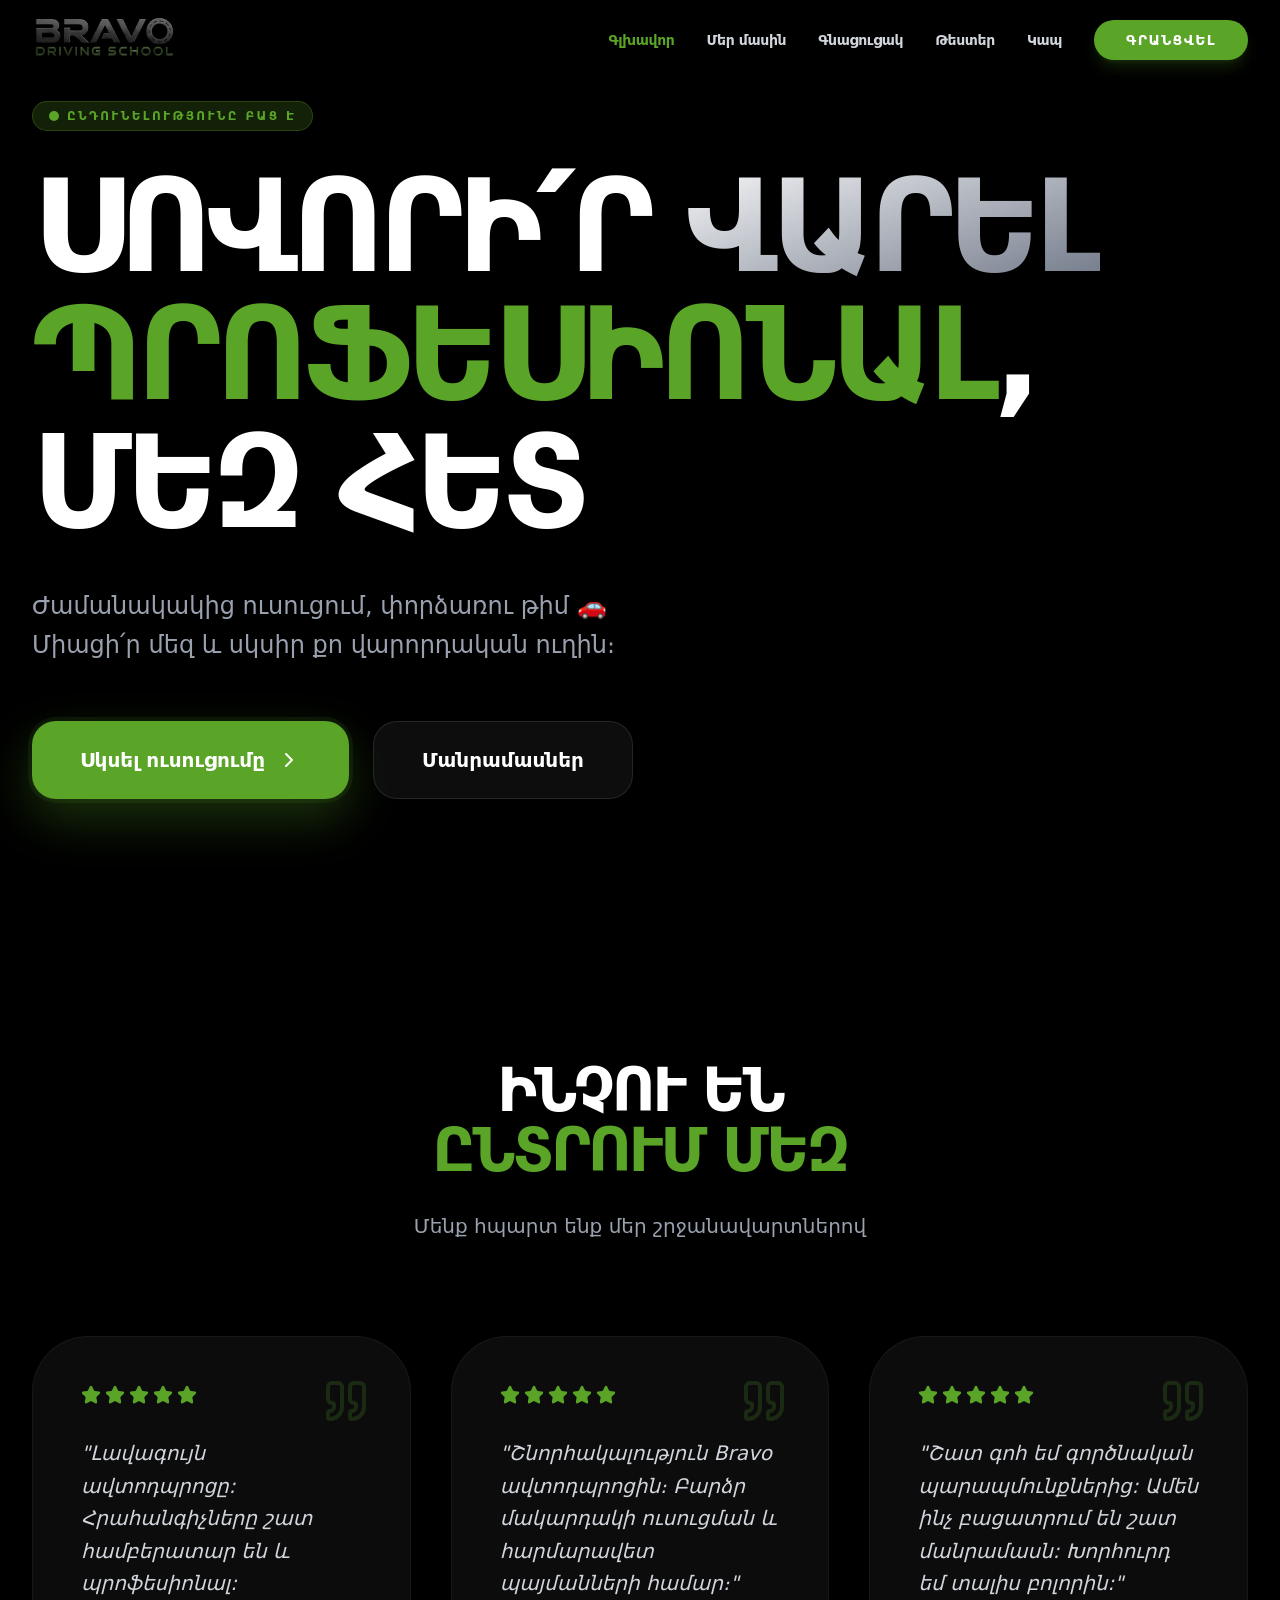
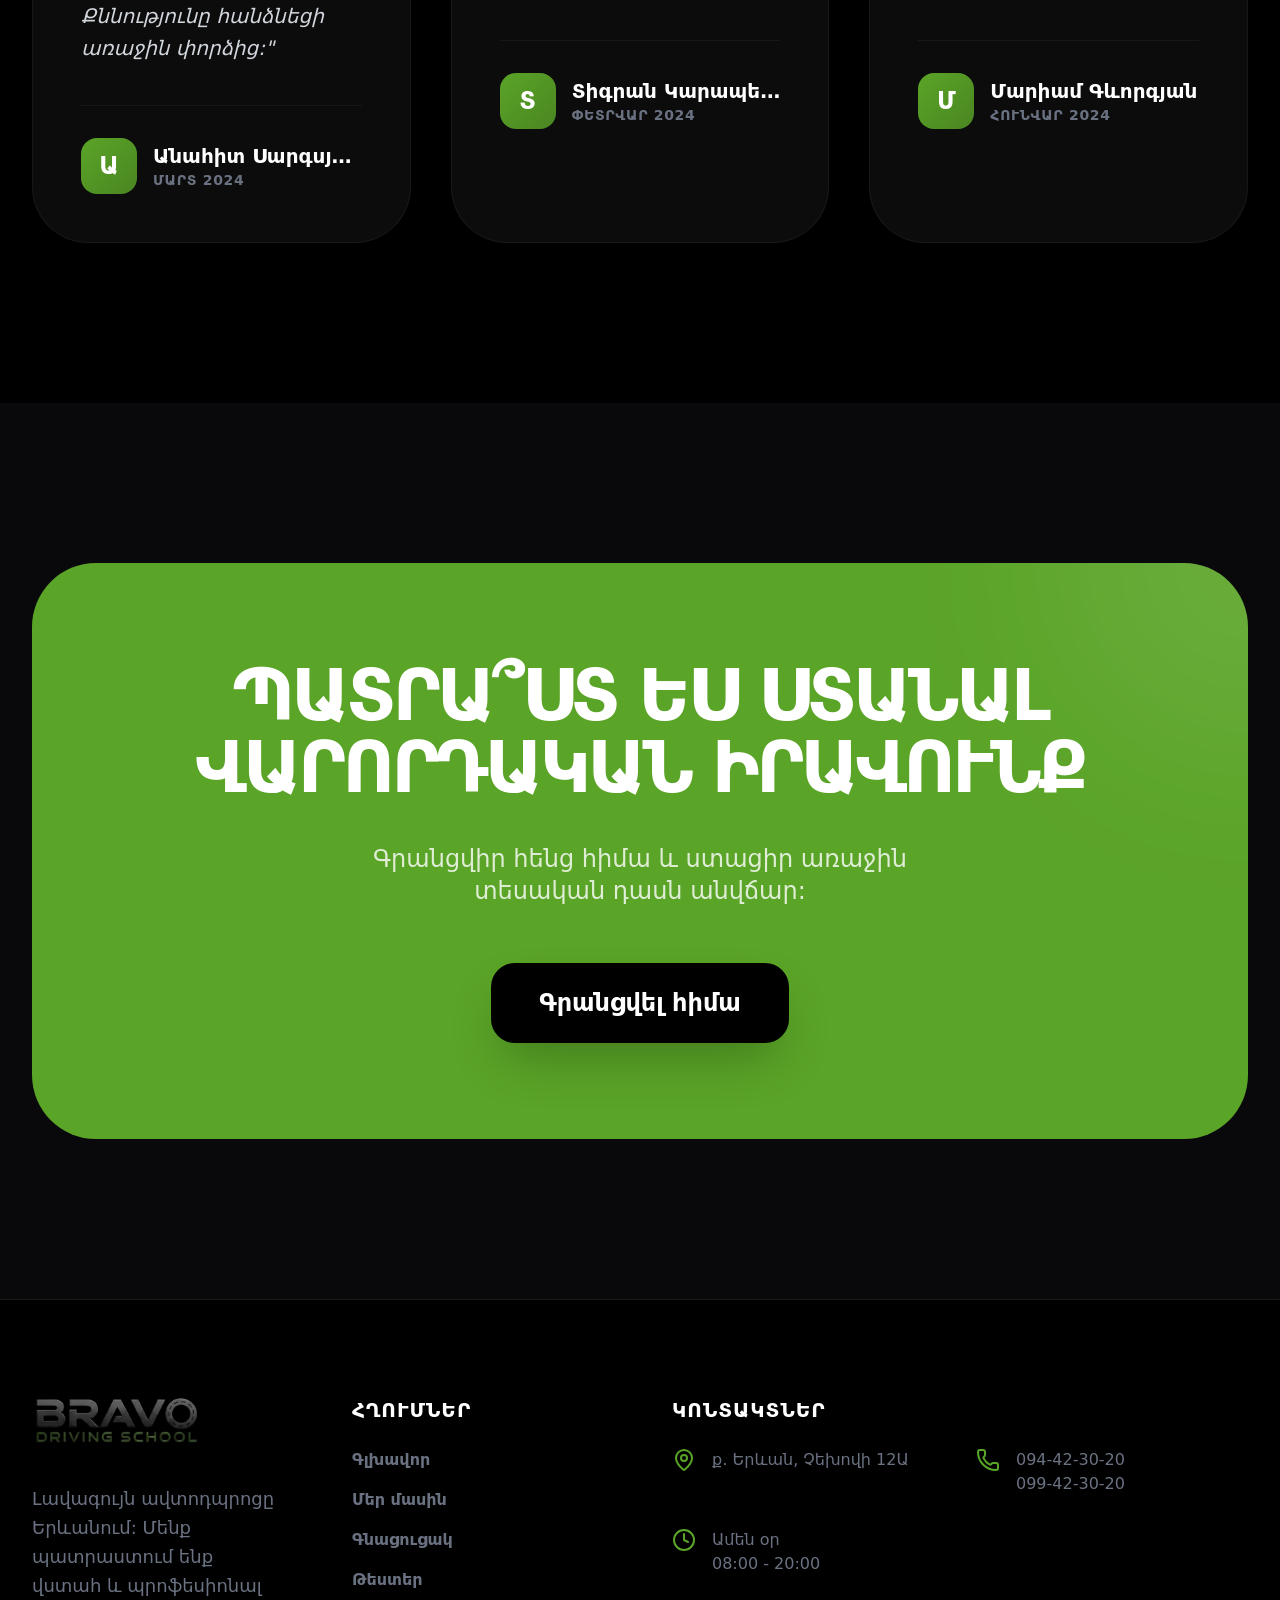
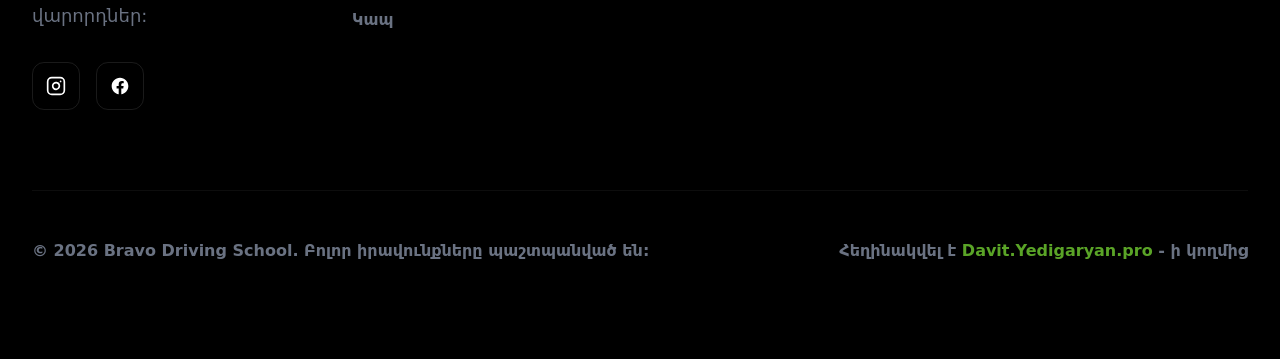
==== index.html @ 340b2e14 "deploy: 2026-05-21T11:37:16Z" ====
<!DOCTYPE html><html lang="hy" class="scroll-smooth"><head><meta charSet="utf-8"/><meta name="viewport" content="width=device-width, initial-scale=1, viewport-fit=cover"/><link rel="preload" href="/_next/static/media/1b99372b3eaef0c8-s.p.0gx2haw2tmll8.woff2" as="font" crossorigin="" type="font/woff2"/><link rel="preload" href="/_next/static/media/83afe278b6a6bb3c-s.p.0q-301v4kxxnr.woff2" as="font" crossorigin="" type="font/woff2"/><link rel="preload" as="image" href="/logo.png"/><link rel="preload" as="image" href="https://images.unsplash.com/photo-1449965408869-eaa3f722e40d?auto=format&amp;fit=crop&amp;q=80&amp;w=2000"/><link rel="stylesheet" href="/_next/static/chunks/0s-kcfl-c1zj~.css" data-precedence="next"/><link rel="preload" as="script" fetchPriority="low" href="/_next/static/chunks/0bat7v3rw-4uz.js"/><script src="/_next/static/chunks/0ulsg3l~6um60.js" async=""></script><script src="/_next/static/chunks/0m2ks..0kk-0v.js" async=""></script><script src="/_next/static/chunks/0nbgp063x5.m4.js" async=""></script><script src="/_next/static/chunks/turbopack-05ohxsckxo6dc.js" async=""></script><script src="/_next/static/chunks/0254rdpi5kd64.js" async=""></script><script src="/_next/static/chunks/0qz.~9bvfpr6n.js" async=""></script><script src="/_next/static/chunks/05x-997sojpqd.js" async=""></script><script src="/_next/static/chunks/0fu1-lyit25zn.js" async=""></script><script src="/_next/static/chunks/15q0y5o29q_d..js" async=""></script><meta name="next-size-adjust" content=""/><meta name="theme-color" content="#000000"/><title>Bravo Driving School - Սովորիր վարել պրոֆեսիոնալների հետ</title><meta name="description" content="Ժամանակակից ավտոդպրոց Երևանում. Ստացիր վարորդական իրավունք առաջին փորձից:"/><link rel="icon" href="/favicon.ico?favicon.0t1xml.~2dasm.ico" sizes="48x48" type="image/x-icon"/><link rel="icon" href="/icon.png?icon.0_wvg2e1u18l0.png" sizes="512x512" type="image/png"/><link rel="apple-touch-icon" href="/apple-icon.png?apple-icon.0rv-hk~_wp1mj.png" sizes="180x180" type="image/png"/><script src="/_next/static/chunks/03~yq9q893hmn.js" noModule=""></script></head><body class="inter_5901b7c6-module__ec5Qua__variable outfit_8778cd42-module__wRojWG__variable font-sans bg-black text-white antialiased"><div hidden=""><!--$--><!--/$--></div><nav class="fixed w-full z-50 transition-all duration-300 h-20 flex items-center bg-transparent"><div class="max-w-7xl mx-auto px-4 sm:px-6 lg:px-8 w-full flex justify-between items-center gap-4"><a aria-label="Bravo Driving School — home" class="flex items-center group min-w-0 transition-transform group-hover:scale-[1.02]" href="/"><img alt="Bravo Driving School" width="493" height="160" decoding="async" data-nimg="1" class="h-10 sm:h-12 w-auto select-none" style="color:transparent" src="/logo.png"/></a><div class="hidden md:flex items-center gap-8"><a class="text-sm font-bold tracking-tight transition-colors hover:text-brand text-brand" href="/">Գլխավոր</a><a class="text-sm font-bold tracking-tight transition-colors hover:text-brand text-gray-300" href="/about">Մեր մասին</a><a class="text-sm font-bold tracking-tight transition-colors hover:text-brand text-gray-300" href="/pricing">Գնացուցակ</a><a class="text-sm font-bold tracking-tight transition-colors hover:text-brand text-gray-300" href="/tests">Թեստեր</a><a class="text-sm font-bold tracking-tight transition-colors hover:text-brand text-gray-300" href="/contact">Կապ</a><a class="bg-brand hover:bg-brand/90 text-white px-8 py-2.5 rounded-full text-sm font-black tracking-widest uppercase transition-all shadow-lg shadow-brand/20" href="/contact">Գրանցվել</a></div><button aria-label="Open menu" aria-expanded="false" class="md:hidden text-white p-2 flex-shrink-0"><svg xmlns="http://www.w3.org/2000/svg" width="28" height="28" viewBox="0 0 24 24" fill="none" stroke="currentColor" stroke-width="2" stroke-linecap="round" stroke-linejoin="round" class="lucide lucide-menu" aria-hidden="true"><path d="M4 5h16"></path><path d="M4 12h16"></path><path d="M4 19h16"></path></svg></button></div></nav><main><div class="overflow-hidden"><section class="relative min-h-[100svh] flex items-center overflow-hidden pt-28 pb-32 md:py-0"><div class="absolute inset-0 z-0"><div class="absolute inset-0 bg-gradient-to-r from-black via-black/80 to-transparent z-10"></div><div class="w-full h-full" style="transform:scale(1.15)"><img alt="Driving school" decoding="async" data-nimg="fill" class="object-cover opacity-60" style="position:absolute;height:100%;width:100%;left:0;top:0;right:0;bottom:0;color:transparent" src="https://images.unsplash.com/photo-1449965408869-eaa3f722e40d?auto=format&amp;fit=crop&amp;q=80&amp;w=2000"/></div></div><div class="relative z-20 max-w-7xl mx-auto px-4 sm:px-6 lg:px-8 w-full"><div class="max-w-4xl"><div class="inline-flex items-center gap-2 bg-brand/20 border border-brand/30 px-4 py-1.5 rounded-full mb-6 sm:mb-8" style="opacity:0;transform:translateY(20px)"><div class="w-2.5 h-2.5 rounded-full bg-brand animate-pulse"></div><span class="text-brand text-[10px] sm:text-xs font-black uppercase tracking-[0.2em]">Ընդունելությունը բաց է</span></div><h1 class="text-4xl sm:text-6xl md:text-8xl lg:text-9xl font-black mb-6 sm:mb-10 leading-[1.05] md:leading-none tracking-tighter" style="opacity:0;transform:translateY(30px)"><span class="block whitespace-nowrap">ՍՈՎՈՐԻ՛Ր <span class="text-gradient">ՎԱՐԵԼ</span></span><span class="block whitespace-nowrap"><span class="text-brand">ՊՐՈՖԵՍԻՈՆԱԼ</span>,</span><span class="block whitespace-nowrap">ՄԵԶ ՀԵՏ</span></h1><p class="text-base sm:text-xl md:text-2xl text-gray-400 mb-8 sm:mb-14 max-w-2xl leading-relaxed font-medium" style="opacity:0;transform:translateY(20px)">Ժամանակակից ուսուցում, փորձառու թիմ<!-- --> <span aria-hidden="true">🚗</span><br/>Միացի՛ր մեզ և սկսիր քո վարորդական ուղին։</p><div class="flex flex-col sm:flex-row gap-4 sm:gap-6" style="opacity:0;transform:translateY(20px)"><a class="bg-brand hover:bg-brand/90 text-white px-8 sm:px-12 py-4 sm:py-6 rounded-3xl font-black text-base sm:text-xl flex items-center justify-center gap-3 transition-all shadow-[0_20px_50px_rgba(90,164,39,0.3)] ring-4 ring-brand/10 group" href="/contact">Սկսել ուսուցումը<svg xmlns="http://www.w3.org/2000/svg" width="24" height="24" viewBox="0 0 24 24" fill="none" stroke="currentColor" stroke-width="2" stroke-linecap="round" stroke-linejoin="round" class="lucide lucide-chevron-right group-hover:translate-x-1 transition-transform" aria-hidden="true"><path d="m9 18 6-6-6-6"></path></svg></a><a class="bg-white/5 hover:bg-white/10 text-white border border-white/10 px-8 sm:px-12 py-4 sm:py-6 rounded-3xl font-black text-base sm:text-xl transition-all backdrop-blur-xl flex items-center justify-center" href="/about">Մանրամասներ</a></div></div></div></section><section class="py-20 sm:py-28 md:py-40 bg-black"><div class="max-w-7xl mx-auto px-4 sm:px-6 lg:px-8"><div class="text-center mb-12 sm:mb-16 md:mb-24"><h2 class="text-3xl sm:text-5xl md:text-6xl font-black mb-4 sm:mb-8 tracking-tighter"><span class="block whitespace-nowrap">ԻՆՉՈՒ ԵՆ</span><span class="block whitespace-nowrap text-brand">ԸՆՏՐՈՒՄ ՄԵԶ</span></h2><p class="text-gray-400 text-base sm:text-xl font-medium">Մենք հպարտ ենք մեր շրջանավարտներով</p></div><div class="grid md:grid-cols-3 gap-6 sm:gap-10"><div class="bg-zinc-900/50 border border-white/5 p-7 sm:p-10 md:p-12 rounded-[2rem] sm:rounded-[3rem] md:rounded-[3.5rem] relative group hover:bg-zinc-900 transition-colors duration-500" style="opacity:0;transform:translateY(20px)"><svg xmlns="http://www.w3.org/2000/svg" width="48" height="48" viewBox="0 0 24 24" fill="none" stroke="currentColor" stroke-width="2" stroke-linecap="round" stroke-linejoin="round" class="lucide lucide-quote absolute top-6 right-6 sm:top-10 sm:right-10 text-brand/20 group-hover:text-brand/40 transition-colors" aria-hidden="true"><path d="M16 3a2 2 0 0 0-2 2v6a2 2 0 0 0 2 2 1 1 0 0 1 1 1v1a2 2 0 0 1-2 2 1 1 0 0 0-1 1v2a1 1 0 0 0 1 1 6 6 0 0 0 6-6V5a2 2 0 0 0-2-2z"></path><path d="M5 3a2 2 0 0 0-2 2v6a2 2 0 0 0 2 2 1 1 0 0 1 1 1v1a2 2 0 0 1-2 2 1 1 0 0 0-1 1v2a1 1 0 0 0 1 1 6 6 0 0 0 6-6V5a2 2 0 0 0-2-2z"></path></svg><div class="flex gap-1 mb-6 sm:mb-8"><svg xmlns="http://www.w3.org/2000/svg" width="20" height="20" viewBox="0 0 24 24" fill="none" stroke="currentColor" stroke-width="2" stroke-linecap="round" stroke-linejoin="round" class="lucide lucide-star fill-brand text-brand" aria-hidden="true"><path d="M11.525 2.295a.53.53 0 0 1 .95 0l2.31 4.679a2.123 2.123 0 0 0 1.595 1.16l5.166.756a.53.53 0 0 1 .294.904l-3.736 3.638a2.123 2.123 0 0 0-.611 1.878l.882 5.14a.53.53 0 0 1-.771.56l-4.618-2.428a2.122 2.122 0 0 0-1.973 0L6.396 21.01a.53.53 0 0 1-.77-.56l.881-5.139a2.122 2.122 0 0 0-.611-1.879L2.16 9.795a.53.53 0 0 1 .294-.906l5.165-.755a2.122 2.122 0 0 0 1.597-1.16z"></path></svg><svg xmlns="http://www.w3.org/2000/svg" width="20" height="20" viewBox="0 0 24 24" fill="none" stroke="currentColor" stroke-width="2" stroke-linecap="round" stroke-linejoin="round" class="lucide lucide-star fill-brand text-brand" aria-hidden="true"><path d="M11.525 2.295a.53.53 0 0 1 .95 0l2.31 4.679a2.123 2.123 0 0 0 1.595 1.16l5.166.756a.53.53 0 0 1 .294.904l-3.736 3.638a2.123 2.123 0 0 0-.611 1.878l.882 5.14a.53.53 0 0 1-.771.56l-4.618-2.428a2.122 2.122 0 0 0-1.973 0L6.396 21.01a.53.53 0 0 1-.77-.56l.881-5.139a2.122 2.122 0 0 0-.611-1.879L2.16 9.795a.53.53 0 0 1 .294-.906l5.165-.755a2.122 2.122 0 0 0 1.597-1.16z"></path></svg><svg xmlns="http://www.w3.org/2000/svg" width="20" height="20" viewBox="0 0 24 24" fill="none" stroke="currentColor" stroke-width="2" stroke-linecap="round" stroke-linejoin="round" class="lucide lucide-star fill-brand text-brand" aria-hidden="true"><path d="M11.525 2.295a.53.53 0 0 1 .95 0l2.31 4.679a2.123 2.123 0 0 0 1.595 1.16l5.166.756a.53.53 0 0 1 .294.904l-3.736 3.638a2.123 2.123 0 0 0-.611 1.878l.882 5.14a.53.53 0 0 1-.771.56l-4.618-2.428a2.122 2.122 0 0 0-1.973 0L6.396 21.01a.53.53 0 0 1-.77-.56l.881-5.139a2.122 2.122 0 0 0-.611-1.879L2.16 9.795a.53.53 0 0 1 .294-.906l5.165-.755a2.122 2.122 0 0 0 1.597-1.16z"></path></svg><svg xmlns="http://www.w3.org/2000/svg" width="20" height="20" viewBox="0 0 24 24" fill="none" stroke="currentColor" stroke-width="2" stroke-linecap="round" stroke-linejoin="round" class="lucide lucide-star fill-brand text-brand" aria-hidden="true"><path d="M11.525 2.295a.53.53 0 0 1 .95 0l2.31 4.679a2.123 2.123 0 0 0 1.595 1.16l5.166.756a.53.53 0 0 1 .294.904l-3.736 3.638a2.123 2.123 0 0 0-.611 1.878l.882 5.14a.53.53 0 0 1-.771.56l-4.618-2.428a2.122 2.122 0 0 0-1.973 0L6.396 21.01a.53.53 0 0 1-.77-.56l.881-5.139a2.122 2.122 0 0 0-.611-1.879L2.16 9.795a.53.53 0 0 1 .294-.906l5.165-.755a2.122 2.122 0 0 0 1.597-1.16z"></path></svg><svg xmlns="http://www.w3.org/2000/svg" width="20" height="20" viewBox="0 0 24 24" fill="none" stroke="currentColor" stroke-width="2" stroke-linecap="round" stroke-linejoin="round" class="lucide lucide-star fill-brand text-brand" aria-hidden="true"><path d="M11.525 2.295a.53.53 0 0 1 .95 0l2.31 4.679a2.123 2.123 0 0 0 1.595 1.16l5.166.756a.53.53 0 0 1 .294.904l-3.736 3.638a2.123 2.123 0 0 0-.611 1.878l.882 5.14a.53.53 0 0 1-.771.56l-4.618-2.428a2.122 2.122 0 0 0-1.973 0L6.396 21.01a.53.53 0 0 1-.77-.56l.881-5.139a2.122 2.122 0 0 0-.611-1.879L2.16 9.795a.53.53 0 0 1 .294-.906l5.165-.755a2.122 2.122 0 0 0 1.597-1.16z"></path></svg></div><p class="text-base sm:text-xl text-gray-300 italic mb-8 sm:mb-10 leading-relaxed font-medium">&quot;<!-- -->Լավագույն ավտոդպրոցը: Հրահանգիչները շատ համբերատար են և պրոֆեսիոնալ: Քննությունը հանձնեցի առաջին փորձից:<!-- -->&quot;</p><div class="flex items-center gap-4 border-t border-white/5 pt-6 sm:pt-8"><div class="w-12 h-12 sm:w-14 sm:h-14 bg-gradient-to-br from-brand to-brand/80 rounded-2xl flex items-center justify-center text-white font-black text-xl sm:text-2xl flex-shrink-0">Ա</div><div class="min-w-0"><h4 class="font-black text-lg sm:text-xl truncate">Անահիտ Սարգսյան</h4><p class="text-gray-500 text-xs sm:text-sm font-bold uppercase tracking-wider">Մարտ 2024</p></div></div></div><div class="bg-zinc-900/50 border border-white/5 p-7 sm:p-10 md:p-12 rounded-[2rem] sm:rounded-[3rem] md:rounded-[3.5rem] relative group hover:bg-zinc-900 transition-colors duration-500" style="opacity:0;transform:translateY(20px)"><svg xmlns="http://www.w3.org/2000/svg" width="48" height="48" viewBox="0 0 24 24" fill="none" stroke="currentColor" stroke-width="2" stroke-linecap="round" stroke-linejoin="round" class="lucide lucide-quote absolute top-6 right-6 sm:top-10 sm:right-10 text-brand/20 group-hover:text-brand/40 transition-colors" aria-hidden="true"><path d="M16 3a2 2 0 0 0-2 2v6a2 2 0 0 0 2 2 1 1 0 0 1 1 1v1a2 2 0 0 1-2 2 1 1 0 0 0-1 1v2a1 1 0 0 0 1 1 6 6 0 0 0 6-6V5a2 2 0 0 0-2-2z"></path><path d="M5 3a2 2 0 0 0-2 2v6a2 2 0 0 0 2 2 1 1 0 0 1 1 1v1a2 2 0 0 1-2 2 1 1 0 0 0-1 1v2a1 1 0 0 0 1 1 6 6 0 0 0 6-6V5a2 2 0 0 0-2-2z"></path></svg><div class="flex gap-1 mb-6 sm:mb-8"><svg xmlns="http://www.w3.org/2000/svg" width="20" height="20" viewBox="0 0 24 24" fill="none" stroke="currentColor" stroke-width="2" stroke-linecap="round" stroke-linejoin="round" class="lucide lucide-star fill-brand text-brand" aria-hidden="true"><path d="M11.525 2.295a.53.53 0 0 1 .95 0l2.31 4.679a2.123 2.123 0 0 0 1.595 1.16l5.166.756a.53.53 0 0 1 .294.904l-3.736 3.638a2.123 2.123 0 0 0-.611 1.878l.882 5.14a.53.53 0 0 1-.771.56l-4.618-2.428a2.122 2.122 0 0 0-1.973 0L6.396 21.01a.53.53 0 0 1-.77-.56l.881-5.139a2.122 2.122 0 0 0-.611-1.879L2.16 9.795a.53.53 0 0 1 .294-.906l5.165-.755a2.122 2.122 0 0 0 1.597-1.16z"></path></svg><svg xmlns="http://www.w3.org/2000/svg" width="20" height="20" viewBox="0 0 24 24" fill="none" stroke="currentColor" stroke-width="2" stroke-linecap="round" stroke-linejoin="round" class="lucide lucide-star fill-brand text-brand" aria-hidden="true"><path d="M11.525 2.295a.53.53 0 0 1 .95 0l2.31 4.679a2.123 2.123 0 0 0 1.595 1.16l5.166.756a.53.53 0 0 1 .294.904l-3.736 3.638a2.123 2.123 0 0 0-.611 1.878l.882 5.14a.53.53 0 0 1-.771.56l-4.618-2.428a2.122 2.122 0 0 0-1.973 0L6.396 21.01a.53.53 0 0 1-.77-.56l.881-5.139a2.122 2.122 0 0 0-.611-1.879L2.16 9.795a.53.53 0 0 1 .294-.906l5.165-.755a2.122 2.122 0 0 0 1.597-1.16z"></path></svg><svg xmlns="http://www.w3.org/2000/svg" width="20" height="20" viewBox="0 0 24 24" fill="none" stroke="currentColor" stroke-width="2" stroke-linecap="round" stroke-linejoin="round" class="lucide lucide-star fill-brand text-brand" aria-hidden="true"><path d="M11.525 2.295a.53.53 0 0 1 .95 0l2.31 4.679a2.123 2.123 0 0 0 1.595 1.16l5.166.756a.53.53 0 0 1 .294.904l-3.736 3.638a2.123 2.123 0 0 0-.611 1.878l.882 5.14a.53.53 0 0 1-.771.56l-4.618-2.428a2.122 2.122 0 0 0-1.973 0L6.396 21.01a.53.53 0 0 1-.77-.56l.881-5.139a2.122 2.122 0 0 0-.611-1.879L2.16 9.795a.53.53 0 0 1 .294-.906l5.165-.755a2.122 2.122 0 0 0 1.597-1.16z"></path></svg><svg xmlns="http://www.w3.org/2000/svg" width="20" height="20" viewBox="0 0 24 24" fill="none" stroke="currentColor" stroke-width="2" stroke-linecap="round" stroke-linejoin="round" class="lucide lucide-star fill-brand text-brand" aria-hidden="true"><path d="M11.525 2.295a.53.53 0 0 1 .95 0l2.31 4.679a2.123 2.123 0 0 0 1.595 1.16l5.166.756a.53.53 0 0 1 .294.904l-3.736 3.638a2.123 2.123 0 0 0-.611 1.878l.882 5.14a.53.53 0 0 1-.771.56l-4.618-2.428a2.122 2.122 0 0 0-1.973 0L6.396 21.01a.53.53 0 0 1-.77-.56l.881-5.139a2.122 2.122 0 0 0-.611-1.879L2.16 9.795a.53.53 0 0 1 .294-.906l5.165-.755a2.122 2.122 0 0 0 1.597-1.16z"></path></svg><svg xmlns="http://www.w3.org/2000/svg" width="20" height="20" viewBox="0 0 24 24" fill="none" stroke="currentColor" stroke-width="2" stroke-linecap="round" stroke-linejoin="round" class="lucide lucide-star fill-brand text-brand" aria-hidden="true"><path d="M11.525 2.295a.53.53 0 0 1 .95 0l2.31 4.679a2.123 2.123 0 0 0 1.595 1.16l5.166.756a.53.53 0 0 1 .294.904l-3.736 3.638a2.123 2.123 0 0 0-.611 1.878l.882 5.14a.53.53 0 0 1-.771.56l-4.618-2.428a2.122 2.122 0 0 0-1.973 0L6.396 21.01a.53.53 0 0 1-.77-.56l.881-5.139a2.122 2.122 0 0 0-.611-1.879L2.16 9.795a.53.53 0 0 1 .294-.906l5.165-.755a2.122 2.122 0 0 0 1.597-1.16z"></path></svg></div><p class="text-base sm:text-xl text-gray-300 italic mb-8 sm:mb-10 leading-relaxed font-medium">&quot;<!-- -->Շնորհակալություն Bravo ավտոդպրոցին։ Բարձր մակարդակի ուսուցման և հարմարավետ պայմանների համար։<!-- -->&quot;</p><div class="flex items-center gap-4 border-t border-white/5 pt-6 sm:pt-8"><div class="w-12 h-12 sm:w-14 sm:h-14 bg-gradient-to-br from-brand to-brand/80 rounded-2xl flex items-center justify-center text-white font-black text-xl sm:text-2xl flex-shrink-0">Տ</div><div class="min-w-0"><h4 class="font-black text-lg sm:text-xl truncate">Տիգրան Կարապետյան</h4><p class="text-gray-500 text-xs sm:text-sm font-bold uppercase tracking-wider">Փետրվար 2024</p></div></div></div><div class="bg-zinc-900/50 border border-white/5 p-7 sm:p-10 md:p-12 rounded-[2rem] sm:rounded-[3rem] md:rounded-[3.5rem] relative group hover:bg-zinc-900 transition-colors duration-500" style="opacity:0;transform:translateY(20px)"><svg xmlns="http://www.w3.org/2000/svg" width="48" height="48" viewBox="0 0 24 24" fill="none" stroke="currentColor" stroke-width="2" stroke-linecap="round" stroke-linejoin="round" class="lucide lucide-quote absolute top-6 right-6 sm:top-10 sm:right-10 text-brand/20 group-hover:text-brand/40 transition-colors" aria-hidden="true"><path d="M16 3a2 2 0 0 0-2 2v6a2 2 0 0 0 2 2 1 1 0 0 1 1 1v1a2 2 0 0 1-2 2 1 1 0 0 0-1 1v2a1 1 0 0 0 1 1 6 6 0 0 0 6-6V5a2 2 0 0 0-2-2z"></path><path d="M5 3a2 2 0 0 0-2 2v6a2 2 0 0 0 2 2 1 1 0 0 1 1 1v1a2 2 0 0 1-2 2 1 1 0 0 0-1 1v2a1 1 0 0 0 1 1 6 6 0 0 0 6-6V5a2 2 0 0 0-2-2z"></path></svg><div class="flex gap-1 mb-6 sm:mb-8"><svg xmlns="http://www.w3.org/2000/svg" width="20" height="20" viewBox="0 0 24 24" fill="none" stroke="currentColor" stroke-width="2" stroke-linecap="round" stroke-linejoin="round" class="lucide lucide-star fill-brand text-brand" aria-hidden="true"><path d="M11.525 2.295a.53.53 0 0 1 .95 0l2.31 4.679a2.123 2.123 0 0 0 1.595 1.16l5.166.756a.53.53 0 0 1 .294.904l-3.736 3.638a2.123 2.123 0 0 0-.611 1.878l.882 5.14a.53.53 0 0 1-.771.56l-4.618-2.428a2.122 2.122 0 0 0-1.973 0L6.396 21.01a.53.53 0 0 1-.77-.56l.881-5.139a2.122 2.122 0 0 0-.611-1.879L2.16 9.795a.53.53 0 0 1 .294-.906l5.165-.755a2.122 2.122 0 0 0 1.597-1.16z"></path></svg><svg xmlns="http://www.w3.org/2000/svg" width="20" height="20" viewBox="0 0 24 24" fill="none" stroke="currentColor" stroke-width="2" stroke-linecap="round" stroke-linejoin="round" class="lucide lucide-star fill-brand text-brand" aria-hidden="true"><path d="M11.525 2.295a.53.53 0 0 1 .95 0l2.31 4.679a2.123 2.123 0 0 0 1.595 1.16l5.166.756a.53.53 0 0 1 .294.904l-3.736 3.638a2.123 2.123 0 0 0-.611 1.878l.882 5.14a.53.53 0 0 1-.771.56l-4.618-2.428a2.122 2.122 0 0 0-1.973 0L6.396 21.01a.53.53 0 0 1-.77-.56l.881-5.139a2.122 2.122 0 0 0-.611-1.879L2.16 9.795a.53.53 0 0 1 .294-.906l5.165-.755a2.122 2.122 0 0 0 1.597-1.16z"></path></svg><svg xmlns="http://www.w3.org/2000/svg" width="20" height="20" viewBox="0 0 24 24" fill="none" stroke="currentColor" stroke-width="2" stroke-linecap="round" stroke-linejoin="round" class="lucide lucide-star fill-brand text-brand" aria-hidden="true"><path d="M11.525 2.295a.53.53 0 0 1 .95 0l2.31 4.679a2.123 2.123 0 0 0 1.595 1.16l5.166.756a.53.53 0 0 1 .294.904l-3.736 3.638a2.123 2.123 0 0 0-.611 1.878l.882 5.14a.53.53 0 0 1-.771.56l-4.618-2.428a2.122 2.122 0 0 0-1.973 0L6.396 21.01a.53.53 0 0 1-.77-.56l.881-5.139a2.122 2.122 0 0 0-.611-1.879L2.16 9.795a.53.53 0 0 1 .294-.906l5.165-.755a2.122 2.122 0 0 0 1.597-1.16z"></path></svg><svg xmlns="http://www.w3.org/2000/svg" width="20" height="20" viewBox="0 0 24 24" fill="none" stroke="currentColor" stroke-width="2" stroke-linecap="round" stroke-linejoin="round" class="lucide lucide-star fill-brand text-brand" aria-hidden="true"><path d="M11.525 2.295a.53.53 0 0 1 .95 0l2.31 4.679a2.123 2.123 0 0 0 1.595 1.16l5.166.756a.53.53 0 0 1 .294.904l-3.736 3.638a2.123 2.123 0 0 0-.611 1.878l.882 5.14a.53.53 0 0 1-.771.56l-4.618-2.428a2.122 2.122 0 0 0-1.973 0L6.396 21.01a.53.53 0 0 1-.77-.56l.881-5.139a2.122 2.122 0 0 0-.611-1.879L2.16 9.795a.53.53 0 0 1 .294-.906l5.165-.755a2.122 2.122 0 0 0 1.597-1.16z"></path></svg><svg xmlns="http://www.w3.org/2000/svg" width="20" height="20" viewBox="0 0 24 24" fill="none" stroke="currentColor" stroke-width="2" stroke-linecap="round" stroke-linejoin="round" class="lucide lucide-star fill-brand text-brand" aria-hidden="true"><path d="M11.525 2.295a.53.53 0 0 1 .95 0l2.31 4.679a2.123 2.123 0 0 0 1.595 1.16l5.166.756a.53.53 0 0 1 .294.904l-3.736 3.638a2.123 2.123 0 0 0-.611 1.878l.882 5.14a.53.53 0 0 1-.771.56l-4.618-2.428a2.122 2.122 0 0 0-1.973 0L6.396 21.01a.53.53 0 0 1-.77-.56l.881-5.139a2.122 2.122 0 0 0-.611-1.879L2.16 9.795a.53.53 0 0 1 .294-.906l5.165-.755a2.122 2.122 0 0 0 1.597-1.16z"></path></svg></div><p class="text-base sm:text-xl text-gray-300 italic mb-8 sm:mb-10 leading-relaxed font-medium">&quot;<!-- -->Շատ գոհ եմ գործնական պարապմունքներից: Ամեն ինչ բացատրում են շատ մանրամասն: Խորհուրդ եմ տալիս բոլորին:<!-- -->&quot;</p><div class="flex items-center gap-4 border-t border-white/5 pt-6 sm:pt-8"><div class="w-12 h-12 sm:w-14 sm:h-14 bg-gradient-to-br from-brand to-brand/80 rounded-2xl flex items-center justify-center text-white font-black text-xl sm:text-2xl flex-shrink-0">Մ</div><div class="min-w-0"><h4 class="font-black text-lg sm:text-xl truncate">Մարիամ Գևորգյան</h4><p class="text-gray-500 text-xs sm:text-sm font-bold uppercase tracking-wider">Հունվար 2024</p></div></div></div></div></div></section><section class="py-20 sm:py-28 md:py-40 bg-zinc-950"><div class="max-w-7xl mx-auto px-4 sm:px-6 lg:px-8"><div class="bg-brand rounded-[2.5rem] sm:rounded-[3rem] md:rounded-[4rem] p-8 sm:p-12 md:p-16 lg:p-24 text-center relative overflow-hidden" style="opacity:0;transform:scale(0.95)"><div class="absolute top-0 right-0 w-96 h-96 bg-white/10 rounded-full blur-[100px] -mr-48 -mt-48"></div><div class="relative z-10"><h2 class="text-3xl sm:text-5xl md:text-7xl font-black mb-6 sm:mb-10 text-white leading-tight md:leading-none tracking-tighter"><span class="block whitespace-nowrap">ՊԱՏՐԱ՞ՍՏ ԵՍ ՍՏԱՆԱԼ</span><span class="block whitespace-nowrap">ՎԱՐՈՐԴԱԿԱՆ ԻՐԱՎՈՒՆՔ</span></h2><p class="text-white/80 text-base sm:text-xl md:text-2xl mb-8 sm:mb-14 max-w-2xl mx-auto font-medium">Գրանցվիր հենց հիմա և ստացիր առաջին տեսական դասն անվճար:</p><a class="inline-flex items-center justify-center bg-black text-white px-8 sm:px-12 py-4 sm:py-6 rounded-3xl font-black text-lg sm:text-2xl hover:scale-105 transition-all shadow-2xl" href="/contact">Գրանցվել հիմա</a></div></div></div></section></div><!--$--><!--/$--></main><footer class="bg-black border-t border-white/10 py-12 sm:py-16 md:py-24"><div class="max-w-7xl mx-auto px-4 sm:px-6 lg:px-8"><div class="grid md:grid-cols-2 lg:grid-cols-4 gap-10 sm:gap-12 md:gap-16 mb-12 md:mb-20"><div class="space-y-6 sm:space-y-8"><a class="inline-flex items-center" aria-label="Bravo Driving School — home" href="/"><img alt="Bravo Driving School" loading="lazy" width="493" height="160" decoding="async" data-nimg="1" class="h-12 sm:h-14 w-auto select-none" style="color:transparent" src="/logo.png"/></a><p class="text-gray-500 text-base sm:text-lg font-medium leading-relaxed">Լավագույն ավտոդպրոցը Երևանում: Մենք պատրաստում ենք վստահ և պրոֆեսիոնալ վարորդներ:</p><div class="flex gap-4"><a href="https://www.instagram.com/bravo_avtodproc" target="_blank" rel="noopener noreferrer" aria-label="Instagram" class="w-12 h-12 rounded-xl border border-white/10 flex items-center justify-center text-white hover:bg-brand hover:border-brand hover:rotate-12 transition-all duration-300"><svg xmlns="http://www.w3.org/2000/svg" width="20" height="20" viewBox="0 0 24 24" fill="none" stroke="currentColor" stroke-width="2" stroke-linecap="round" stroke-linejoin="round" aria-hidden="true"><rect x="2" y="2" width="20" height="20" rx="5" ry="5"></rect><path d="M16 11.37A4 4 0 1 1 12.63 8 4 4 0 0 1 16 11.37z"></path><line x1="17.5" y1="6.5" x2="17.51" y2="6.5"></line></svg></a><a href="https://www.facebook.com/avtodprocbravo/" target="_blank" rel="noopener noreferrer" aria-label="Facebook" class="w-12 h-12 rounded-xl border border-white/10 flex items-center justify-center text-white hover:bg-brand hover:border-brand hover:rotate-12 transition-all duration-300"><svg xmlns="http://www.w3.org/2000/svg" width="20" height="20" viewBox="0 0 24 24" fill="currentColor" aria-hidden="true"><path d="M22 12.07C22 6.48 17.52 2 12 2S2 6.48 2 12.07c0 5 3.66 9.13 8.44 9.93v-7.02H7.9v-2.91h2.54V9.84c0-2.5 1.49-3.89 3.78-3.89 1.09 0 2.24.2 2.24.2v2.46h-1.27c-1.24 0-1.63.77-1.63 1.56v1.87h2.78l-.44 2.91h-2.34V22c4.78-.8 8.44-4.94 8.44-9.93z"></path></svg></a></div></div><div class="space-y-4 sm:space-y-6"><h4 class="text-white font-black text-lg sm:text-xl uppercase tracking-wider">Հղումներ</h4><ul class="space-y-3 sm:space-y-4"><li><a class="text-gray-500 hover:text-brand font-bold transition-colors" href="/">Գլխավոր</a></li><li><a class="text-gray-500 hover:text-brand font-bold transition-colors" href="/about">Մեր մասին</a></li><li><a class="text-gray-500 hover:text-brand font-bold transition-colors" href="/pricing">Գնացուցակ</a></li><li><a class="text-gray-500 hover:text-brand font-bold transition-colors" href="/tests">Թեստեր</a></li><li><a class="text-gray-500 hover:text-brand font-bold transition-colors" href="/contact">Կապ</a></li></ul></div><div class="space-y-4 sm:space-y-6 lg:col-span-2"><h4 class="text-white font-black text-lg sm:text-xl uppercase tracking-wider">Կոնտակտներ</h4><div class="grid sm:grid-cols-2 gap-6 sm:gap-8"><div class="flex gap-4"><svg xmlns="http://www.w3.org/2000/svg" width="24" height="24" viewBox="0 0 24 24" fill="none" stroke="currentColor" stroke-width="2" stroke-linecap="round" stroke-linejoin="round" class="lucide lucide-map-pin text-brand flex-shrink-0" aria-hidden="true"><path d="M20 10c0 4.993-5.539 10.193-7.399 11.799a1 1 0 0 1-1.202 0C9.539 20.193 4 14.993 4 10a8 8 0 0 1 16 0"></path><circle cx="12" cy="10" r="3"></circle></svg><p class="text-gray-500 font-medium">ք․ Երևան, Չեխովի 12Ա</p></div><div class="flex gap-4"><svg xmlns="http://www.w3.org/2000/svg" width="24" height="24" viewBox="0 0 24 24" fill="none" stroke="currentColor" stroke-width="2" stroke-linecap="round" stroke-linejoin="round" class="lucide lucide-phone text-brand flex-shrink-0" aria-hidden="true"><path d="M13.832 16.568a1 1 0 0 0 1.213-.303l.355-.465A2 2 0 0 1 17 15h3a2 2 0 0 1 2 2v3a2 2 0 0 1-2 2A18 18 0 0 1 2 4a2 2 0 0 1 2-2h3a2 2 0 0 1 2 2v3a2 2 0 0 1-.8 1.6l-.468.351a1 1 0 0 0-.292 1.233 14 14 0 0 0 6.392 6.384"></path></svg><p class="text-gray-500 font-medium"><a href="tel:+37494423020" class="hover:text-brand transition-colors">094-42-30-20</a><br/><a href="tel:+37499423020" class="hover:text-brand transition-colors">099-42-30-20</a></p></div><div class="flex gap-4"><svg xmlns="http://www.w3.org/2000/svg" width="24" height="24" viewBox="0 0 24 24" fill="none" stroke="currentColor" stroke-width="2" stroke-linecap="round" stroke-linejoin="round" class="lucide lucide-clock text-brand flex-shrink-0" aria-hidden="true"><circle cx="12" cy="12" r="10"></circle><path d="M12 6v6l4 2"></path></svg><p class="text-gray-500 font-medium">Ամեն օր<br/>08:00 - 20:00</p></div></div></div></div><div class="pt-8 sm:pt-12 border-t border-white/5 flex flex-col md:flex-row justify-between items-center gap-6 md:gap-8 text-center md:text-left"><p class="text-gray-500 font-bold">© 2026 Bravo Driving School. Բոլոր իրավունքները պաշտպանված են:</p><p class="text-gray-500 font-bold">Հեղինակվել է<!-- --> <a class="text-brand transition-colors" href="https://davit.yedigaryan.pro/">Davit.Yedigaryan.pro</a> <!-- -->- ի կողմից</p></div></div></footer><script src="/_next/static/chunks/0bat7v3rw-4uz.js" id="_R_" async=""></script><script>(self.__next_f=self.__next_f||[]).push([0])</script><script>self.__next_f.push([1,"1:\"$Sreact.fragment\"\n2:I[78008,[\"/_next/static/chunks/0254rdpi5kd64.js\",\"/_next/static/chunks/0qz.~9bvfpr6n.js\",\"/_next/static/chunks/05x-997sojpqd.js\",\"/_next/static/chunks/0fu1-lyit25zn.js\"],\"Navbar\"]\n3:I[49220,[\"/_next/static/chunks/0254rdpi5kd64.js\",\"/_next/static/chunks/0qz.~9bvfpr6n.js\",\"/_next/static/chunks/05x-997sojpqd.js\",\"/_next/static/chunks/0fu1-lyit25zn.js\"],\"default\"]\n4:I[14327,[\"/_next/static/chunks/0254rdpi5kd64.js\",\"/_next/static/chunks/0qz.~9bvfpr6n.js\",\"/_next/static/chunks/05x-997sojpqd.js\",\"/_next/static/chunks/0fu1-lyit25zn.js\"],\"default\"]\n5:I[73225,[\"/_next/static/chunks/0254rdpi5kd64.js\",\"/_next/static/chunks/0qz.~9bvfpr6n.js\",\"/_next/static/chunks/05x-997sojpqd.js\",\"/_next/static/chunks/0fu1-lyit25zn.js\"],\"\"]\n6:I[20930,[\"/_next/static/chunks/0254rdpi5kd64.js\",\"/_next/static/chunks/0qz.~9bvfpr6n.js\",\"/_next/static/chunks/05x-997sojpqd.js\",\"/_next/static/chunks/0fu1-lyit25zn.js\"],\"Image\"]\nd:I[31949,[\"/_next/static/chunks/0254rdpi5kd64.js\",\"/_next/static/chunks/0qz.~9bvfpr6n.js\",\"/_next/static/chunks/05x-997sojpqd.js\",\"/_next/static/chunks/0fu1-lyit25zn.js\"],\"default\",1]\n:HL[\"/_next/static/chunks/0s-kcfl-c1zj~.css\",\"style\"]\n:HL[\"/_next/static/media/1b99372b3eaef0c8-s.p.0gx2haw2tmll8.woff2\",\"font\",{\"crossOrigin\":\"\",\"type\":\"font/woff2\"}]\n:HL[\"/_next/static/media/83afe278b6a6bb3c-s.p.0q-301v4kxxnr.woff2\",\"font\",{\"crossOrigin\":\"\",\"type\":\"font/woff2\"}]\n"])</script><script>self.__next_f.push([1,"0:{\"P\":null,\"c\":[\"\",\"\"],\"q\":\"\",\"i\":false,\"f\":[[[\"\",{\"children\":[\"__PAGE__\",{}]},\"$undefined\",\"$undefined\",16],[[\"$\",\"$1\",\"c\",{\"children\":[[[\"$\",\"link\",\"0\",{\"rel\":\"stylesheet\",\"href\":\"/_next/static/chunks/0s-kcfl-c1zj~.css\",\"precedence\":\"next\",\"crossOrigin\":\"$undefined\",\"nonce\":\"$undefined\"}],[\"$\",\"script\",\"script-0\",{\"src\":\"/_next/static/chunks/0254rdpi5kd64.js\",\"async\":true,\"nonce\":\"$undefined\"}],[\"$\",\"script\",\"script-1\",{\"src\":\"/_next/static/chunks/0qz.~9bvfpr6n.js\",\"async\":true,\"nonce\":\"$undefined\"}],[\"$\",\"script\",\"script-2\",{\"src\":\"/_next/static/chunks/05x-997sojpqd.js\",\"async\":true,\"nonce\":\"$undefined\"}],[\"$\",\"script\",\"script-3\",{\"src\":\"/_next/static/chunks/0fu1-lyit25zn.js\",\"async\":true,\"nonce\":\"$undefined\"}]],[\"$\",\"html\",null,{\"lang\":\"hy\",\"className\":\"scroll-smooth\",\"children\":[\"$\",\"body\",null,{\"className\":\"inter_5901b7c6-module__ec5Qua__variable outfit_8778cd42-module__wRojWG__variable font-sans bg-black text-white antialiased\",\"children\":[[\"$\",\"$L2\",null,{}],[\"$\",\"main\",null,{\"children\":[\"$\",\"$L3\",null,{\"parallelRouterKey\":\"children\",\"error\":\"$undefined\",\"errorStyles\":\"$undefined\",\"errorScripts\":\"$undefined\",\"template\":[\"$\",\"$L4\",null,{}],\"templateStyles\":\"$undefined\",\"templateScripts\":\"$undefined\",\"notFound\":[[[\"$\",\"title\",null,{\"children\":\"404: This page could not be found.\"}],[\"$\",\"div\",null,{\"style\":{\"fontFamily\":\"system-ui,\\\"Segoe UI\\\",Roboto,Helvetica,Arial,sans-serif,\\\"Apple Color Emoji\\\",\\\"Segoe UI Emoji\\\"\",\"height\":\"100vh\",\"textAlign\":\"center\",\"display\":\"flex\",\"flexDirection\":\"column\",\"alignItems\":\"center\",\"justifyContent\":\"center\"},\"children\":[\"$\",\"div\",null,{\"children\":[[\"$\",\"style\",null,{\"dangerouslySetInnerHTML\":{\"__html\":\"body{color:#000;background:#fff;margin:0}.next-error-h1{border-right:1px solid rgba(0,0,0,.3)}@media (prefers-color-scheme:dark){body{color:#fff;background:#000}.next-error-h1{border-right:1px solid rgba(255,255,255,.3)}}\"}}],[\"$\",\"h1\",null,{\"className\":\"next-error-h1\",\"style\":{\"display\":\"inline-block\",\"margin\":\"0 20px 0 0\",\"padding\":\"0 23px 0 0\",\"fontSize\":24,\"fontWeight\":500,\"verticalAlign\":\"top\",\"lineHeight\":\"49px\"},\"children\":404}],[\"$\",\"div\",null,{\"style\":{\"display\":\"inline-block\"},\"children\":[\"$\",\"h2\",null,{\"style\":{\"fontSize\":14,\"fontWeight\":400,\"lineHeight\":\"49px\",\"margin\":0},\"children\":\"This page could not be found.\"}]}]]}]}]],[]],\"forbidden\":\"$undefined\",\"unauthorized\":\"$undefined\"}]}],[\"$\",\"footer\",null,{\"className\":\"bg-black border-t border-white/10 py-12 sm:py-16 md:py-24\",\"children\":[\"$\",\"div\",null,{\"className\":\"max-w-7xl mx-auto px-4 sm:px-6 lg:px-8\",\"children\":[[\"$\",\"div\",null,{\"className\":\"grid md:grid-cols-2 lg:grid-cols-4 gap-10 sm:gap-12 md:gap-16 mb-12 md:mb-20\",\"children\":[[\"$\",\"div\",null,{\"className\":\"space-y-6 sm:space-y-8\",\"children\":[[\"$\",\"$L5\",null,{\"href\":\"/\",\"className\":\"inline-flex items-center\",\"aria-label\":\"Bravo Driving School — home\",\"children\":[\"$\",\"$L6\",null,{\"src\":\"/logo.png\",\"alt\":\"Bravo Driving School\",\"width\":493,\"height\":160,\"className\":\"h-12 sm:h-14 w-auto select-none\"}]}],[\"$\",\"p\",null,{\"className\":\"text-gray-500 text-base sm:text-lg font-medium leading-relaxed\",\"children\":\"Լավագույն ավտոդպրոցը Երևանում: Մենք պատրաստում ենք վստահ և պրոֆեսիոնալ վարորդներ:\"}],[\"$\",\"div\",null,{\"className\":\"flex gap-4\",\"children\":[[\"$\",\"a\",null,{\"href\":\"https://www.instagram.com/bravo_avtodproc\",\"target\":\"_blank\",\"rel\":\"noopener noreferrer\",\"aria-label\":\"Instagram\",\"className\":\"w-12 h-12 rounded-xl border border-white/10 flex items-center justify-center text-white hover:bg-brand hover:border-brand hover:rotate-12 transition-all duration-300\",\"children\":[\"$\",\"svg\",null,{\"xmlns\":\"http://www.w3.org/2000/svg\",\"width\":20,\"height\":20,\"viewBox\":\"0 0 24 24\",\"fill\":\"none\",\"stroke\":\"currentColor\",\"strokeWidth\":2,\"strokeLinecap\":\"round\",\"strokeLinejoin\":\"round\",\"aria-hidden\":\"true\",\"children\":[[\"$\",\"rect\",null,{\"x\":\"2\",\"y\":\"2\",\"width\":\"20\",\"height\":\"20\",\"rx\":\"5\",\"ry\":\"5\"}],[\"$\",\"path\",null,{\"d\":\"M16 11.37A4 4 0 1 1 12.63 8 4 4 0 0 1 16 11.37z\"}],[\"$\",\"line\",null,{\"x1\":\"17.5\",\"y1\":\"6.5\",\"x2\":\"17.51\",\"y2\":\"6.5\"}]]}]}],[\"$\",\"a\",null,{\"href\":\"https://www.facebook.com/avtodprocbravo/\",\"target\":\"_blank\",\"rel\":\"noopener noreferrer\",\"aria-label\":\"Facebook\",\"className\":\"w-12 h-12 rounded-xl border border-white/10 flex items-center justify-center text-white hover:bg-brand hover:border-brand hover:rotate-12 transition-all duration-300\",\"children\":[\"$\",\"svg\",null,{\"xmlns\":\"http://www.w3.org/2000/svg\",\"width\":20,\"height\":20,\"viewBox\":\"0 0 24 24\",\"fill\":\"currentColor\",\"aria-hidden\":\"true\",\"children\":\"$L7\"}]}]]}]]}],\"$L8\",\"$L9\"]}],\"$La\"]}]}]]}]}]]}],{\"children\":[\"$Lb\",{},null,false,null]},null,false,null],\"$Lc\",false]],\"m\":\"$undefined\",\"G\":[\"$d\",[\"$Le\"]],\"S\":true,\"h\":null,\"s\":\"$undefined\",\"l\":\"$undefined\",\"p\":\"$undefined\",\"d\":\"$undefined\",\"b\":\"KrgjV-B9TTTX6PbXTNoGA\"}\n"])</script><script>self.__next_f.push([1,"f:I[52020,[\"/_next/static/chunks/0254rdpi5kd64.js\",\"/_next/static/chunks/0qz.~9bvfpr6n.js\",\"/_next/static/chunks/05x-997sojpqd.js\",\"/_next/static/chunks/0fu1-lyit25zn.js\"],\"default\"]\n10:I[69575,[\"/_next/static/chunks/0254rdpi5kd64.js\",\"/_next/static/chunks/0qz.~9bvfpr6n.js\",\"/_next/static/chunks/05x-997sojpqd.js\",\"/_next/static/chunks/0fu1-lyit25zn.js\"],\"ClientPageRoot\"]\n11:I[326,[\"/_next/static/chunks/0254rdpi5kd64.js\",\"/_next/static/chunks/0qz.~9bvfpr6n.js\",\"/_next/static/chunks/05x-997sojpqd.js\",\"/_next/static/chunks/0fu1-lyit25zn.js\",\"/_next/static/chunks/15q0y5o29q_d..js\"],\"default\"]\n14:I[33829,[\"/_next/static/chunks/0254rdpi5kd64.js\",\"/_next/static/chunks/0qz.~9bvfpr6n.js\",\"/_next/static/chunks/05x-997sojpqd.js\",\"/_next/static/chunks/0fu1-lyit25zn.js\"],\"OutletBoundary\"]\n15:\"$Sreact.suspense\"\n17:I[33829,[\"/_next/static/chunks/0254rdpi5kd64.js\",\"/_next/static/chunks/0qz.~9bvfpr6n.js\",\"/_next/static/chunks/05x-997sojpqd.js\",\"/_next/static/chunks/0fu1-lyit25zn.js\"],\"ViewportBoundary\"]\n19:I[33829,[\"/_next/static/chunks/0254rdpi5kd64.js\",\"/_next/static/chunks/0qz.~9bvfpr6n.js\",\"/_next/static/chunks/05x-997sojpqd.js\",\"/_next/static/chunks/0fu1-lyit25zn.js\"],\"MetadataBoundary\"]\n7:[\"$\",\"path\",null,{\"d\":\"M22 12.07C22 6.48 17.52 2 12 2S2 6.48 2 12.07c0 5 3.66 9.13 8.44 9.93v-7.02H7.9v-2.91h2.54V9.84c0-2.5 1.49-3.89 3.78-3.89 1.09 0 2.24.2 2.24.2v2.46h-1.27c-1.24 0-1.63.77-1.63 1.56v1.87h2.78l-.44 2.91h-2.34V22c4.78-.8 8.44-4.94 8.44-9.93z\"}]\n8:[\"$\",\"div\",null,{\"className\":\"space-y-4 sm:space-y-6\",\"children\":[[\"$\",\"h4\",null,{\"className\":\"text-white font-black text-lg sm:text-xl uppercase tracking-wider\",\"children\":\"Հղումներ\"}],[\"$\",\"ul\",null,{\"className\":\"space-y-3 sm:space-y-4\",\"children\":[[\"$\",\"li\",\"/\",{\"children\":[\"$\",\"$L5\",null,{\"href\":\"/\",\"className\":\"text-gray-500 hover:text-brand font-bold transition-colors\",\"children\":\"Գլխավոր\"}]}],[\"$\",\"li\",\"/about\",{\"children\":[\"$\",\"$L5\",null,{\"href\":\"/about\",\"className\":\"text-gray-500 hover:text-brand font-bold transition-colors\",\"children\":\"Մեր մասին\"}]}],[\"$\",\"li\",\"/pricing\",{\"children\":[\"$\",\"$L5\",null,{\"href\":\"/pricing\",\"className\":\"text-gray-500 hover:text-brand font-bold transition-colors\",\"children\":\"Գնացուցակ\"}]}],[\"$\",\"li\",\"/tests\",{\"children\":[\"$\",\"$L5\",null,{\"href\":\"/tests\",\"className\":\"text-gray-500 hover:text-brand font-bold transition-colors\",\"children\":\"Թեստեր\"}]}],[\"$\",\"li\",\"/contact\",{\"children\":[\"$\",\"$L5\",null,{\"href\":\"/contact\",\"className\":\"text-gray-500 hover:text-brand font-bold transition-colors\",\"children\":\"Կապ\"}]}]]}]]}]\n"])</script><script>self.__next_f.push([1,"9:[\"$\",\"div\",null,{\"className\":\"space-y-4 sm:space-y-6 lg:col-span-2\",\"children\":[[\"$\",\"h4\",null,{\"className\":\"text-white font-black text-lg sm:text-xl uppercase tracking-wider\",\"children\":\"Կոնտակտներ\"}],[\"$\",\"div\",null,{\"className\":\"grid sm:grid-cols-2 gap-6 sm:gap-8\",\"children\":[[\"$\",\"div\",null,{\"className\":\"flex gap-4\",\"children\":[[\"$\",\"$Lf\",null,{\"ref\":\"$undefined\",\"iconNode\":[[\"path\",{\"d\":\"M20 10c0 4.993-5.539 10.193-7.399 11.799a1 1 0 0 1-1.202 0C9.539 20.193 4 14.993 4 10a8 8 0 0 1 16 0\",\"key\":\"1r0f0z\"}],[\"circle\",{\"cx\":\"12\",\"cy\":\"10\",\"r\":\"3\",\"key\":\"ilqhr7\"}]],\"className\":\"lucide-map-pin text-brand flex-shrink-0\",\"size\":24}],[\"$\",\"p\",null,{\"className\":\"text-gray-500 font-medium\",\"children\":\"ք․ Երևան, Չեխովի 12Ա\"}]]}],[\"$\",\"div\",null,{\"className\":\"flex gap-4\",\"children\":[[\"$\",\"$Lf\",null,{\"ref\":\"$undefined\",\"iconNode\":[[\"path\",{\"d\":\"M13.832 16.568a1 1 0 0 0 1.213-.303l.355-.465A2 2 0 0 1 17 15h3a2 2 0 0 1 2 2v3a2 2 0 0 1-2 2A18 18 0 0 1 2 4a2 2 0 0 1 2-2h3a2 2 0 0 1 2 2v3a2 2 0 0 1-.8 1.6l-.468.351a1 1 0 0 0-.292 1.233 14 14 0 0 0 6.392 6.384\",\"key\":\"9njp5v\"}]],\"className\":\"lucide-phone text-brand flex-shrink-0\",\"size\":24}],[\"$\",\"p\",null,{\"className\":\"text-gray-500 font-medium\",\"children\":[[\"$\",\"a\",null,{\"href\":\"tel:+37494423020\",\"className\":\"hover:text-brand transition-colors\",\"children\":\"094-42-30-20\"}],[\"$\",\"br\",null,{}],[\"$\",\"a\",null,{\"href\":\"tel:+37499423020\",\"className\":\"hover:text-brand transition-colors\",\"children\":\"099-42-30-20\"}]]}]]}],[\"$\",\"div\",null,{\"className\":\"flex gap-4\",\"children\":[[\"$\",\"$Lf\",null,{\"ref\":\"$undefined\",\"iconNode\":[[\"circle\",{\"cx\":\"12\",\"cy\":\"12\",\"r\":\"10\",\"key\":\"1mglay\"}],[\"path\",{\"d\":\"M12 6v6l4 2\",\"key\":\"mmk7yg\"}]],\"className\":\"lucide-clock text-brand flex-shrink-0\",\"size\":24}],[\"$\",\"p\",null,{\"className\":\"text-gray-500 font-medium\",\"children\":[\"Ամեն օր\",[\"$\",\"br\",null,{}],\"08:00 - 20:00\"]}]]}]]}]]}]\n"])</script><script>self.__next_f.push([1,"a:[\"$\",\"div\",null,{\"className\":\"pt-8 sm:pt-12 border-t border-white/5 flex flex-col md:flex-row justify-between items-center gap-6 md:gap-8 text-center md:text-left\",\"children\":[[\"$\",\"p\",null,{\"className\":\"text-gray-500 font-bold\",\"children\":\"© 2026 Bravo Driving School. Բոլոր իրավունքները պաշտպանված են:\"}],[\"$\",\"p\",null,{\"className\":\"text-gray-500 font-bold\",\"children\":[\"Հեղինակվել է\",\" \",[\"$\",\"$L5\",null,{\"href\":\"https://davit.yedigaryan.pro/\",\"className\":\"text-brand transition-colors\",\"children\":\"Davit.Yedigaryan.pro\"}],\" \",\"- ի կողմից\"]}]]}]\nb:[\"$\",\"$1\",\"c\",{\"children\":[[\"$\",\"$L10\",null,{\"Component\":\"$11\",\"serverProvidedParams\":{\"searchParams\":{},\"params\":{},\"promises\":[\"$@12\",\"$@13\"]}}],[[\"$\",\"script\",\"script-0\",{\"src\":\"/_next/static/chunks/15q0y5o29q_d..js\",\"async\":true,\"nonce\":\"$undefined\"}]],[\"$\",\"$L14\",null,{\"children\":[\"$\",\"$15\",null,{\"name\":\"Next.MetadataOutlet\",\"children\":\"$@16\"}]}]]}]\nc:[\"$\",\"$1\",\"h\",{\"children\":[null,[\"$\",\"$L17\",null,{\"children\":\"$L18\"}],[\"$\",\"div\",null,{\"hidden\":true,\"children\":[\"$\",\"$L19\",null,{\"children\":[\"$\",\"$15\",null,{\"name\":\"Next.Metadata\",\"children\":\"$L1a\"}]}]}],[\"$\",\"meta\",null,{\"name\":\"next-size-adjust\",\"content\":\"\"}]]}]\ne:[\"$\",\"link\",\"0\",{\"rel\":\"stylesheet\",\"href\":\"/_next/static/chunks/0s-kcfl-c1zj~.css\",\"precedence\":\"next\",\"crossOrigin\":\"$undefined\",\"nonce\":\"$undefined\"}]\n"])</script><script>self.__next_f.push([1,"12:{}\n13:\"$b:props:children:0:props:serverProvidedParams:params\"\n"])</script><script>self.__next_f.push([1,"18:[[\"$\",\"meta\",\"0\",{\"charSet\":\"utf-8\"}],[\"$\",\"meta\",\"1\",{\"name\":\"viewport\",\"content\":\"width=device-width, initial-scale=1, viewport-fit=cover\"}],[\"$\",\"meta\",\"2\",{\"name\":\"theme-color\",\"content\":\"#000000\"}]]\n"])</script><script>self.__next_f.push([1,"1b:I[55712,[\"/_next/static/chunks/0254rdpi5kd64.js\",\"/_next/static/chunks/0qz.~9bvfpr6n.js\",\"/_next/static/chunks/05x-997sojpqd.js\",\"/_next/static/chunks/0fu1-lyit25zn.js\"],\"IconMark\"]\n16:null\n1a:[[\"$\",\"title\",\"0\",{\"children\":\"Bravo Driving School - Սովորիր վարել պրոֆեսիոնալների հետ\"}],[\"$\",\"meta\",\"1\",{\"name\":\"description\",\"content\":\"Ժամանակակից ավտոդպրոց Երևանում. Ստացիր վարորդական իրավունք առաջին փորձից:\"}],[\"$\",\"link\",\"2\",{\"rel\":\"icon\",\"href\":\"/favicon.ico?favicon.0t1xml.~2dasm.ico\",\"sizes\":\"48x48\",\"type\":\"image/x-icon\"}],[\"$\",\"link\",\"3\",{\"rel\":\"icon\",\"href\":\"/icon.png?icon.0_wvg2e1u18l0.png\",\"sizes\":\"512x512\",\"type\":\"image/png\"}],[\"$\",\"link\",\"4\",{\"rel\":\"apple-touch-icon\",\"href\":\"/apple-icon.png?apple-icon.0rv-hk~_wp1mj.png\",\"sizes\":\"180x180\",\"type\":\"image/png\"}],[\"$\",\"$L1b\",\"5\",{}]]\n"])</script></body></html>
---- _next/static/chunks/0s-kcfl-c1zj~.css ----
@font-face{font-family:Inter;font-style:normal;font-weight:100 900;font-display:swap;src:url(../media/2c55a0e60120577a-s.0bjc5tiuqdqro.woff2)format("woff2");unicode-range:U+460-52F,U+1C80-1C8A,U+20B4,U+2DE0-2DFF,U+A640-A69F,U+FE2E-FE2F}@font-face{font-family:Inter;font-style:normal;font-weight:100 900;font-display:swap;src:url(../media/9c72aa0f40e4eef8-s.0m6w47a4e5dy9.woff2)format("woff2");unicode-range:U+301,U+400-45F,U+490-491,U+4B0-4B1,U+2116}@font-face{font-family:Inter;font-style:normal;font-weight:100 900;font-display:swap;src:url(../media/ad66f9afd8947f86-s.11u06r12fd6v_.woff2)format("woff2");unicode-range:U+1F??}@font-face{font-family:Inter;font-style:normal;font-weight:100 900;font-display:swap;src:url(../media/5476f68d60460930-s.0wxq9webf.ew4.woff2)format("woff2");unicode-range:U+370-377,U+37A-37F,U+384-38A,U+38C,U+38E-3A1,U+3A3-3FF}@font-face{font-family:Inter;font-style:normal;font-weight:100 900;font-display:swap;src:url(../media/2bbe8d2671613f1f-s.067x_6k0k23tk.woff2)format("woff2");unicode-range:U+102-103,U+110-111,U+128-129,U+168-169,U+1A0-1A1,U+1AF-1B0,U+300-301,U+303-304,U+308-309,U+323,U+329,U+1EA0-1EF9,U+20AB}@font-face{font-family:Inter;font-style:normal;font-weight:100 900;font-display:swap;src:url(../media/1bffadaabf893a1e-s.16ipb6fqu393i.woff2)format("woff2");unicode-range:U+100-2BA,U+2BD-2C5,U+2C7-2CC,U+2CE-2D7,U+2DD-2FF,U+304,U+308,U+329,U+1D00-1DBF,U+1E00-1E9F,U+1EF2-1EFF,U+2020,U+20A0-20AB,U+20AD-20C0,U+2113,U+2C60-2C7F,U+A720-A7FF}@font-face{font-family:Inter;font-style:normal;font-weight:100 900;font-display:swap;src:url(../media/83afe278b6a6bb3c-s.p.0q-301v4kxxnr.woff2)format("woff2");unicode-range:U+??,U+131,U+152-153,U+2BB-2BC,U+2C6,U+2DA,U+2DC,U+304,U+308,U+329,U+2000-206F,U+20AC,U+2122,U+2191,U+2193,U+2212,U+2215,U+FEFF,U+FFFD}@font-face{font-family:Inter Fallback;src:local(Arial);ascent-override:90.44%;descent-override:22.52%;line-gap-override:0.0%;size-adjust:107.12%}.inter_5901b7c6-module__ec5Qua__className{font-family:Inter,Inter Fallback;font-style:normal}.inter_5901b7c6-module__ec5Qua__variable{--font-inter:"Inter", "Inter Fallback"}
@font-face{font-family:Outfit;font-style:normal;font-weight:100 900;font-display:swap;src:url(../media/b2ea385cb5ae8625-s.0kjod.kaq1k69.woff2)format("woff2");unicode-range:U+100-2BA,U+2BD-2C5,U+2C7-2CC,U+2CE-2D7,U+2DD-2FF,U+304,U+308,U+329,U+1D00-1DBF,U+1E00-1E9F,U+1EF2-1EFF,U+2020,U+20A0-20AB,U+20AD-20C0,U+2113,U+2C60-2C7F,U+A720-A7FF}@font-face{font-family:Outfit;font-style:normal;font-weight:100 900;font-display:swap;src:url(../media/1b99372b3eaef0c8-s.p.0gx2haw2tmll8.woff2)format("woff2");unicode-range:U+??,U+131,U+152-153,U+2BB-2BC,U+2C6,U+2DA,U+2DC,U+304,U+308,U+329,U+2000-206F,U+20AC,U+2122,U+2191,U+2193,U+2212,U+2215,U+FEFF,U+FFFD}@font-face{font-family:Outfit Fallback;src:local(Arial);ascent-override:100.18%;descent-override:26.05%;line-gap-override:0.0%;size-adjust:99.82%}.outfit_8778cd42-module__wRojWG__className{font-family:Outfit,Outfit Fallback;font-style:normal}.outfit_8778cd42-module__wRojWG__variable{--font-outfit:"Outfit", "Outfit Fallback"}
@layer properties{@supports (((-webkit-hyphens:none)) and (not (margin-trim:inline))) or ((-moz-orient:inline) and (not (color:rgb(from red r g b)))){*,:before,:after,::backdrop{--tw-translate-x:0;--tw-translate-y:0;--tw-translate-z:0;--tw-scale-x:1;--tw-scale-y:1;--tw-scale-z:1;--tw-rotate-x:initial;--tw-rotate-y:initial;--tw-rotate-z:initial;--tw-skew-x:initial;--tw-skew-y:initial;--tw-space-y-reverse:0;--tw-border-style:solid;--tw-gradient-position:initial;--tw-gradient-from:#0000;--tw-gradient-via:#0000;--tw-gradient-to:#0000;--tw-gradient-stops:initial;--tw-gradient-via-stops:initial;--tw-gradient-from-position:0%;--tw-gradient-via-position:50%;--tw-gradient-to-position:100%;--tw-leading:initial;--tw-font-weight:initial;--tw-tracking:initial;--tw-ordinal:initial;--tw-slashed-zero:initial;--tw-numeric-figure:initial;--tw-numeric-spacing:initial;--tw-numeric-fraction:initial;--tw-shadow:0 0 #0000;--tw-shadow-color:initial;--tw-shadow-alpha:100%;--tw-inset-shadow:0 0 #0000;--tw-inset-shadow-color:initial;--tw-inset-shadow-alpha:100%;--tw-ring-color:initial;--tw-ring-shadow:0 0 #0000;--tw-inset-ring-color:initial;--tw-inset-ring-shadow:0 0 #0000;--tw-ring-inset:initial;--tw-ring-offset-width:0px;--tw-ring-offset-color:#fff;--tw-ring-offset-shadow:0 0 #0000;--tw-blur:initial;--tw-brightness:initial;--tw-contrast:initial;--tw-grayscale:initial;--tw-hue-rotate:initial;--tw-invert:initial;--tw-opacity:initial;--tw-saturate:initial;--tw-sepia:initial;--tw-drop-shadow:initial;--tw-drop-shadow-color:initial;--tw-drop-shadow-alpha:100%;--tw-drop-shadow-size:initial;--tw-backdrop-blur:initial;--tw-backdrop-brightness:initial;--tw-backdrop-contrast:initial;--tw-backdrop-grayscale:initial;--tw-backdrop-hue-rotate:initial;--tw-backdrop-invert:initial;--tw-backdrop-opacity:initial;--tw-backdrop-saturate:initial;--tw-backdrop-sepia:initial;--tw-duration:initial}}}@layer theme{:root,:host{--font-sans:var(--font-inter), ui-sans-serif, system-ui, sans-serif;--font-mono:ui-monospace, SFMono-Regular, Menlo, Monaco, Consolas, "Liberation Mono", "Courier New", monospace;--color-red-300:#ffa3a3;--color-red-400:#ff6568;--color-red-500:#fb2c36;--color-amber-400:#fcbb00;--color-amber-500:#f99c00;--color-gray-300:#d1d5dc;--color-gray-400:#99a1af;--color-gray-500:#6a7282;--color-gray-600:#4a5565;--color-gray-700:#364153;--color-zinc-700:#3f3f46;--color-zinc-800:#27272a;--color-zinc-900:#18181b;--color-zinc-950:#09090b;--color-black:#000;--color-white:#fff;--spacing:.25rem;--container-md:28rem;--container-xl:36rem;--container-2xl:42rem;--container-4xl:56rem;--container-7xl:80rem;--text-xs:.75rem;--text-xs--line-height:calc(1 / .75);--text-sm:.875rem;--text-sm--line-height:calc(1.25 / .875);--text-base:1rem;--text-base--line-height:calc(1.5 / 1);--text-lg:1.125rem;--text-lg--line-height:calc(1.75 / 1.125);--text-xl:1.25rem;--text-xl--line-height:calc(1.75 / 1.25);--text-2xl:1.5rem;--text-2xl--line-height:calc(2 / 1.5);--text-3xl:1.875rem;--text-3xl--line-height:calc(2.25 / 1.875);--text-4xl:2.25rem;--text-4xl--line-height:calc(2.5 / 2.25);--text-5xl:3rem;--text-5xl--line-height:1;--text-6xl:3.75rem;--text-6xl--line-height:1;--text-7xl:4.5rem;--text-7xl--line-height:1;--text-8xl:6rem;--text-8xl--line-height:1;--text-9xl:8rem;--text-9xl--line-height:1;--font-weight-medium:500;--font-weight-bold:700;--font-weight-black:900;--tracking-tighter:-.05em;--tracking-tight:-.025em;--tracking-wider:.05em;--tracking-widest:.1em;--leading-tight:1.25;--leading-snug:1.375;--leading-relaxed:1.625;--radius-lg:.5rem;--radius-xl:.75rem;--radius-2xl:1rem;--radius-3xl:1.5rem;--animate-spin:spin 1s linear infinite;--animate-pulse:pulse 2s cubic-bezier(.4, 0, .6, 1) infinite;--animate-bounce:bounce 1s infinite;--blur-sm:8px;--blur-xl:24px;--aspect-video:16 / 9;--default-transition-duration:.15s;--default-transition-timing-function:cubic-bezier(.4, 0, .2, 1);--default-font-family:var(--font-sans);--default-mono-font-family:var(--font-mono);--color-brand:#5aa427}@supports (color:lab(0% 0 0)){:root,:host{--color-red-300:lab(76.5514% 36.422 15.5335);--color-red-400:lab(63.7053% 60.745 31.3109);--color-red-500:lab(55.4814% 75.0732 48.8528);--color-amber-400:lab(80.1641% 16.6016 99.2089);--color-amber-500:lab(72.7183% 31.8672 97.9407);--color-gray-300:lab(85.1236% -.612259 -3.7138);--color-gray-400:lab(65.9269% -.832707 -8.17473);--color-gray-500:lab(47.7841% -.393182 -10.0268);--color-gray-600:lab(35.6337% -1.58697 -10.8425);--color-gray-700:lab(27.1134% -.956401 -12.3224);--color-zinc-700:lab(26.8019% 1.35387 -4.68303);--color-zinc-800:lab(15.7305% .613764 -2.16959);--color-zinc-900:lab(8.30603% .618205 -2.16572);--color-zinc-950:lab(2.51107% .242703 -.886115)}}}@layer base{*,:after,:before,::backdrop{box-sizing:border-box;border:0 solid;margin:0;padding:0}::file-selector-button{box-sizing:border-box;border:0 solid;margin:0;padding:0}html,:host{-webkit-text-size-adjust:100%;tab-size:4;line-height:1.5;font-family:var(--default-font-family,ui-sans-serif, system-ui, sans-serif, "Apple Color Emoji", "Segoe UI Emoji", "Segoe UI Symbol", "Noto Color Emoji");font-feature-settings:var(--default-font-feature-settings,normal);font-variation-settings:var(--default-font-variation-settings,normal);-webkit-tap-highlight-color:transparent}hr{height:0;color:inherit;border-top-width:1px}abbr:where([title]){-webkit-text-decoration:underline dotted;text-decoration:underline dotted}h1,h2,h3,h4,h5,h6{font-size:inherit;font-weight:inherit}a{color:inherit;-webkit-text-decoration:inherit;-webkit-text-decoration:inherit;-webkit-text-decoration:inherit;-webkit-text-decoration:inherit;text-decoration:inherit}b,strong{font-weight:bolder}code,kbd,samp,pre{font-family:var(--default-mono-font-family,ui-monospace, SFMono-Regular, Menlo, Monaco, Consolas, "Liberation Mono", "Courier New", monospace);font-feature-settings:var(--default-mono-font-feature-settings,normal);font-variation-settings:var(--default-mono-font-variation-settings,normal);font-size:1em}small{font-size:80%}sub,sup{vertical-align:baseline;font-size:75%;line-height:0;position:relative}sub{bottom:-.25em}sup{top:-.5em}table{text-indent:0;border-color:inherit;border-collapse:collapse}:-moz-focusring{outline:auto}progress{vertical-align:baseline}summary{display:list-item}ol,ul,menu{list-style:none}img,svg,video,canvas,audio,iframe,embed,object{vertical-align:middle;display:block}img,video{max-width:100%;height:auto}button,input,select,optgroup,textarea{font:inherit;font-feature-settings:inherit;font-variation-settings:inherit;letter-spacing:inherit;color:inherit;opacity:1;background-color:#0000;border-radius:0}::file-selector-button{font:inherit;font-feature-settings:inherit;font-variation-settings:inherit;letter-spacing:inherit;color:inherit;opacity:1;background-color:#0000;border-radius:0}:where(select:is([multiple],[size])) optgroup{font-weight:bolder}:where(select:is([multiple],[size])) optgroup option{padding-inline-start:20px}::file-selector-button{margin-inline-end:4px}::placeholder{opacity:1}@supports (not ((-webkit-appearance:-apple-pay-button))) or (contain-intrinsic-size:1px){::placeholder{color:currentColor}@supports (color:color-mix(in lab, red, red)){::placeholder{color:color-mix(in oklab, currentcolor 50%, transparent)}}}textarea{resize:vertical}::-webkit-search-decoration{-webkit-appearance:none}::-webkit-date-and-time-value{min-height:1lh;text-align:inherit}::-webkit-datetime-edit{display:inline-flex}::-webkit-datetime-edit-fields-wrapper{padding:0}::-webkit-datetime-edit{padding-block:0}::-webkit-datetime-edit-year-field{padding-block:0}::-webkit-datetime-edit-month-field{padding-block:0}::-webkit-datetime-edit-day-field{padding-block:0}::-webkit-datetime-edit-hour-field{padding-block:0}::-webkit-datetime-edit-minute-field{padding-block:0}::-webkit-datetime-edit-second-field{padding-block:0}::-webkit-datetime-edit-millisecond-field{padding-block:0}::-webkit-datetime-edit-meridiem-field{padding-block:0}::-webkit-calendar-picker-indicator{line-height:1}:-moz-ui-invalid{box-shadow:none}button,input:where([type=button],[type=reset],[type=submit]){appearance:button}::file-selector-button{appearance:button}::-webkit-inner-spin-button{height:auto}::-webkit-outer-spin-button{height:auto}[hidden]:where(:not([hidden=until-found])){display:none!important}*{border-color:#ffffff1a}@supports (color:color-mix(in lab, red, red)){*{border-color:color-mix(in oklab, var(--color-white) 10%, transparent)}}html,body{overflow-x:hidden}body{background-color:var(--color-black);font-family:var(--font-sans);color:var(--color-white);-webkit-font-smoothing:antialiased;-moz-osx-font-smoothing:grayscale}body ::selection,body::selection{background-color:var(--color-brand);color:var(--color-white)}h1,h2,h3,h4{overflow-wrap:anywhere}}@layer components;@layer utilities{.pointer-events-none{pointer-events:none}.absolute{position:absolute}.fixed{position:fixed}.relative{position:relative}.static{position:static}.inset-0{inset:calc(var(--spacing) * 0)}.inset-x-0{inset-inline:calc(var(--spacing) * 0)}.start{inset-inline-start:var(--spacing)}.end{inset-inline-end:var(--spacing)}.-top-5{top:calc(var(--spacing) * -5)}.-top-20{top:calc(var(--spacing) * -20)}.top-0{top:calc(var(--spacing) * 0)}.top-1\/2{top:50%}.top-6{top:calc(var(--spacing) * 6)}.top-20{top:calc(var(--spacing) * 20)}.-right-4{right:calc(var(--spacing) * -4)}.right-0{right:calc(var(--spacing) * 0)}.right-6{right:calc(var(--spacing) * 6)}.-bottom-8{bottom:calc(var(--spacing) * -8)}.bottom-0{bottom:calc(var(--spacing) * 0)}.-left-20{left:calc(var(--spacing) * -20)}.left-0{left:calc(var(--spacing) * 0)}.left-1\/2{left:50%}.left-4{left:calc(var(--spacing) * 4)}.z-0{z-index:0}.z-10{z-index:10}.z-20{z-index:20}.z-50{z-index:50}.z-\[100\]{z-index:100}.-mx-1{margin-inline:calc(var(--spacing) * -1)}.mx-auto{margin-inline:auto}.-mt-48{margin-top:calc(var(--spacing) * -48)}.mt-0\.5{margin-top:calc(var(--spacing) * .5)}.mt-2{margin-top:calc(var(--spacing) * 2)}.mt-3{margin-top:calc(var(--spacing) * 3)}.mt-4{margin-top:calc(var(--spacing) * 4)}.mt-8{margin-top:calc(var(--spacing) * 8)}.mt-12{margin-top:calc(var(--spacing) * 12)}.mt-16{margin-top:calc(var(--spacing) * 16)}.-mr-48{margin-right:calc(var(--spacing) * -48)}.mb-1{margin-bottom:calc(var(--spacing) * 1)}.mb-2{margin-bottom:calc(var(--spacing) * 2)}.mb-3{margin-bottom:calc(var(--spacing) * 3)}.mb-4{margin-bottom:calc(var(--spacing) * 4)}.mb-6{margin-bottom:calc(var(--spacing) * 6)}.mb-8{margin-bottom:calc(var(--spacing) * 8)}.mb-10{margin-bottom:calc(var(--spacing) * 10)}.mb-12{margin-bottom:calc(var(--spacing) * 12)}.-ml-4{margin-left:calc(var(--spacing) * -4)}.ml-1{margin-left:calc(var(--spacing) * 1)}.block{display:block}.contents{display:contents}.flex{display:flex}.grid{display:grid}.hidden{display:none}.inline-flex{display:inline-flex}.table{display:table}.aspect-\[4\/5\]{aspect-ratio:4/5}.aspect-video{aspect-ratio:var(--aspect-video)}.h-2\.5{height:calc(var(--spacing) * 2.5)}.h-7{height:calc(var(--spacing) * 7)}.h-8{height:calc(var(--spacing) * 8)}.h-9{height:calc(var(--spacing) * 9)}.h-10{height:calc(var(--spacing) * 10)}.h-11{height:calc(var(--spacing) * 11)}.h-12{height:calc(var(--spacing) * 12)}.h-14{height:calc(var(--spacing) * 14)}.h-20{height:calc(var(--spacing) * 20)}.h-24{height:calc(var(--spacing) * 24)}.h-96{height:calc(var(--spacing) * 96)}.h-\[14vh\]{height:14vh}.h-\[260px\]{height:260px}.h-\[calc\(100dvh-16rem\)\]{height:calc(100dvh - 16rem)}.h-full{height:100%}.max-h-\[180px\]{max-height:180px}.max-h-\[920px\]{max-height:920px}.max-h-\[calc\(100dvh-5rem\)\]{max-height:calc(100dvh - 5rem)}.min-h-0{min-height:calc(var(--spacing) * 0)}.min-h-\[100svh\]{min-height:100svh}.min-h-\[520px\]{min-height:520px}.min-h-screen{min-height:100vh}.w-2\.5{width:calc(var(--spacing) * 2.5)}.w-7{width:calc(var(--spacing) * 7)}.w-8{width:calc(var(--spacing) * 8)}.w-9{width:calc(var(--spacing) * 9)}.w-10{width:calc(var(--spacing) * 10)}.w-11{width:calc(var(--spacing) * 11)}.w-12{width:calc(var(--spacing) * 12)}.w-14{width:calc(var(--spacing) * 14)}.w-20{width:calc(var(--spacing) * 20)}.w-24{width:calc(var(--spacing) * 24)}.w-96{width:calc(var(--spacing) * 96)}.w-auto{width:auto}.w-full{width:100%}.max-w-2xl{max-width:var(--container-2xl)}.max-w-4xl{max-width:var(--container-4xl)}.max-w-7xl{max-width:var(--container-7xl)}.max-w-full{max-width:100%}.max-w-md{max-width:var(--container-md)}.max-w-xl{max-width:var(--container-xl)}.min-w-0{min-width:calc(var(--spacing) * 0)}.flex-1{flex:1}.flex-shrink-0{flex-shrink:0}.flex-grow{flex-grow:1}.-translate-x-1\/2{--tw-translate-x:calc(calc(1 / 2 * 100%) * -1);translate:var(--tw-translate-x) var(--tw-translate-y)}.-translate-y-1\/2{--tw-translate-y:calc(calc(1 / 2 * 100%) * -1);translate:var(--tw-translate-x) var(--tw-translate-y)}.scale-105{--tw-scale-x:105%;--tw-scale-y:105%;--tw-scale-z:105%;scale:var(--tw-scale-x) var(--tw-scale-y)}.transform{transform:var(--tw-rotate-x,) var(--tw-rotate-y,) var(--tw-rotate-z,) var(--tw-skew-x,) var(--tw-skew-y,)}.animate-bounce{animation:var(--animate-bounce)}.animate-pulse{animation:var(--animate-pulse)}.animate-spin{animation:var(--animate-spin)}.auto-rows-min{grid-auto-rows:min-content}.grid-cols-1{grid-template-columns:repeat(1,minmax(0,1fr))}.grid-cols-3{grid-template-columns:repeat(3,minmax(0,1fr))}.flex-col{flex-direction:column}.flex-col-reverse{flex-direction:column-reverse}.flex-wrap{flex-wrap:wrap}.content-start{align-content:flex-start}.items-baseline{align-items:baseline}.items-center{align-items:center}.items-start{align-items:flex-start}.justify-between{justify-content:space-between}.justify-center{justify-content:center}.gap-1{gap:calc(var(--spacing) * 1)}.gap-1\.5{gap:calc(var(--spacing) * 1.5)}.gap-2{gap:calc(var(--spacing) * 2)}.gap-3{gap:calc(var(--spacing) * 3)}.gap-4{gap:calc(var(--spacing) * 4)}.gap-6{gap:calc(var(--spacing) * 6)}.gap-8{gap:calc(var(--spacing) * 8)}.gap-10{gap:calc(var(--spacing) * 10)}.gap-12{gap:calc(var(--spacing) * 12)}:where(.space-y-1>:not(:last-child)){--tw-space-y-reverse:0;margin-block-start:calc(calc(var(--spacing) * 1) * var(--tw-space-y-reverse));margin-block-end:calc(calc(var(--spacing) * 1) * calc(1 - var(--tw-space-y-reverse)))}:where(.space-y-2>:not(:last-child)){--tw-space-y-reverse:0;margin-block-start:calc(calc(var(--spacing) * 2) * var(--tw-space-y-reverse));margin-block-end:calc(calc(var(--spacing) * 2) * calc(1 - var(--tw-space-y-reverse)))}:where(.space-y-3>:not(:last-child)){--tw-space-y-reverse:0;margin-block-start:calc(calc(var(--spacing) * 3) * var(--tw-space-y-reverse));margin-block-end:calc(calc(var(--spacing) * 3) * calc(1 - var(--tw-space-y-reverse)))}:where(.space-y-4>:not(:last-child)){--tw-space-y-reverse:0;margin-block-start:calc(calc(var(--spacing) * 4) * var(--tw-space-y-reverse));margin-block-end:calc(calc(var(--spacing) * 4) * calc(1 - var(--tw-space-y-reverse)))}:where(.space-y-5>:not(:last-child)){--tw-space-y-reverse:0;margin-block-start:calc(calc(var(--spacing) * 5) * var(--tw-space-y-reverse));margin-block-end:calc(calc(var(--spacing) * 5) * calc(1 - var(--tw-space-y-reverse)))}:where(.space-y-6>:not(:last-child)){--tw-space-y-reverse:0;margin-block-start:calc(calc(var(--spacing) * 6) * var(--tw-space-y-reverse));margin-block-end:calc(calc(var(--spacing) * 6) * calc(1 - var(--tw-space-y-reverse)))}:where(.space-y-8>:not(:last-child)){--tw-space-y-reverse:0;margin-block-start:calc(calc(var(--spacing) * 8) * var(--tw-space-y-reverse));margin-block-end:calc(calc(var(--spacing) * 8) * calc(1 - var(--tw-space-y-reverse)))}:where(.space-y-10>:not(:last-child)){--tw-space-y-reverse:0;margin-block-start:calc(calc(var(--spacing) * 10) * var(--tw-space-y-reverse));margin-block-end:calc(calc(var(--spacing) * 10) * calc(1 - var(--tw-space-y-reverse)))}.gap-x-2{column-gap:calc(var(--spacing) * 2)}.gap-y-1{row-gap:calc(var(--spacing) * 1)}.truncate{text-overflow:ellipsis;white-space:nowrap;overflow:hidden}.overflow-hidden{overflow:hidden}.overflow-y-auto{overflow-y:auto}.scroll-smooth{scroll-behavior:smooth}.rounded-2xl{border-radius:var(--radius-2xl)}.rounded-3xl{border-radius:var(--radius-3xl)}.rounded-\[1\.5rem\]{border-radius:1.5rem}.rounded-\[1\.75rem\]{border-radius:1.75rem}.rounded-\[2\.5rem\]{border-radius:2.5rem}.rounded-\[2rem\]{border-radius:2rem}.rounded-full{border-radius:3.40282e38px}.rounded-lg{border-radius:var(--radius-lg)}.rounded-xl{border-radius:var(--radius-xl)}.border{border-style:var(--tw-border-style);border-width:1px}.border-2{border-style:var(--tw-border-style);border-width:2px}.border-\[5px\]{border-style:var(--tw-border-style);border-width:5px}.border-t{border-top-style:var(--tw-border-style);border-top-width:1px}.border-b{border-bottom-style:var(--tw-border-style);border-bottom-width:1px}.border-amber-500\/40{border-color:#f99c0066}@supports (color:color-mix(in lab, red, red)){.border-amber-500\/40{border-color:color-mix(in oklab, var(--color-amber-500) 40%, transparent)}}.border-brand{border-color:var(--color-brand)}.border-brand\/20{border-color:#5aa42733}@supports (color:color-mix(in lab, red, red)){.border-brand\/20{border-color:color-mix(in oklab, var(--color-brand) 20%, transparent)}}.border-brand\/30{border-color:#5aa4274d}@supports (color:color-mix(in lab, red, red)){.border-brand\/30{border-color:color-mix(in oklab, var(--color-brand) 30%, transparent)}}.border-brand\/40{border-color:#5aa42766}@supports (color:color-mix(in lab, red, red)){.border-brand\/40{border-color:color-mix(in oklab, var(--color-brand) 40%, transparent)}}.border-red-500\/40{border-color:#fb2c3666}@supports (color:color-mix(in lab, red, red)){.border-red-500\/40{border-color:color-mix(in oklab, var(--color-red-500) 40%, transparent)}}.border-red-500\/60{border-color:#fb2c3699}@supports (color:color-mix(in lab, red, red)){.border-red-500\/60{border-color:color-mix(in oklab, var(--color-red-500) 60%, transparent)}}.border-white\/5{border-color:#ffffff0d}@supports (color:color-mix(in lab, red, red)){.border-white\/5{border-color:color-mix(in oklab, var(--color-white) 5%, transparent)}}.border-white\/10{border-color:#ffffff1a}@supports (color:color-mix(in lab, red, red)){.border-white\/10{border-color:color-mix(in oklab, var(--color-white) 10%, transparent)}}.border-white\/30{border-color:#ffffff4d}@supports (color:color-mix(in lab, red, red)){.border-white\/30{border-color:color-mix(in oklab, var(--color-white) 30%, transparent)}}.border-t-white{border-top-color:var(--color-white)}.bg-amber-500\/15{background-color:#f99c0026}@supports (color:color-mix(in lab, red, red)){.bg-amber-500\/15{background-color:color-mix(in oklab, var(--color-amber-500) 15%, transparent)}}.bg-black{background-color:var(--color-black)}.bg-black\/50{background-color:#00000080}@supports (color:color-mix(in lab, red, red)){.bg-black\/50{background-color:color-mix(in oklab, var(--color-black) 50%, transparent)}}.bg-black\/70{background-color:#000000b3}@supports (color:color-mix(in lab, red, red)){.bg-black\/70{background-color:color-mix(in oklab, var(--color-black) 70%, transparent)}}.bg-black\/80{background-color:#000c}@supports (color:color-mix(in lab, red, red)){.bg-black\/80{background-color:color-mix(in oklab, var(--color-black) 80%, transparent)}}.bg-brand{background-color:var(--color-brand)}.bg-brand\/5{background-color:#5aa4270d}@supports (color:color-mix(in lab, red, red)){.bg-brand\/5{background-color:color-mix(in oklab, var(--color-brand) 5%, transparent)}}.bg-brand\/10{background-color:#5aa4271a}@supports (color:color-mix(in lab, red, red)){.bg-brand\/10{background-color:color-mix(in oklab, var(--color-brand) 10%, transparent)}}.bg-brand\/15{background-color:#5aa42726}@supports (color:color-mix(in lab, red, red)){.bg-brand\/15{background-color:color-mix(in oklab, var(--color-brand) 15%, transparent)}}.bg-brand\/20{background-color:#5aa42733}@supports (color:color-mix(in lab, red, red)){.bg-brand\/20{background-color:color-mix(in oklab, var(--color-brand) 20%, transparent)}}.bg-brand\/30{background-color:#5aa4274d}@supports (color:color-mix(in lab, red, red)){.bg-brand\/30{background-color:color-mix(in oklab, var(--color-brand) 30%, transparent)}}.bg-red-500{background-color:var(--color-red-500)}.bg-red-500\/10{background-color:#fb2c361a}@supports (color:color-mix(in lab, red, red)){.bg-red-500\/10{background-color:color-mix(in oklab, var(--color-red-500) 10%, transparent)}}.bg-red-500\/15{background-color:#fb2c3626}@supports (color:color-mix(in lab, red, red)){.bg-red-500\/15{background-color:color-mix(in oklab, var(--color-red-500) 15%, transparent)}}.bg-transparent{background-color:#0000}.bg-white{background-color:var(--color-white)}.bg-white\/5{background-color:#ffffff0d}@supports (color:color-mix(in lab, red, red)){.bg-white\/5{background-color:color-mix(in oklab, var(--color-white) 5%, transparent)}}.bg-white\/10{background-color:#ffffff1a}@supports (color:color-mix(in lab, red, red)){.bg-white\/10{background-color:color-mix(in oklab, var(--color-white) 10%, transparent)}}.bg-white\/\[0\.02\]{background-color:#ffffff05}@supports (color:color-mix(in lab, red, red)){.bg-white\/\[0\.02\]{background-color:color-mix(in oklab, var(--color-white) 2%, transparent)}}.bg-white\/\[0\.03\]{background-color:#ffffff08}@supports (color:color-mix(in lab, red, red)){.bg-white\/\[0\.03\]{background-color:color-mix(in oklab, var(--color-white) 3%, transparent)}}.bg-zinc-800{background-color:var(--color-zinc-800)}.bg-zinc-900{background-color:var(--color-zinc-900)}.bg-zinc-900\/30{background-color:#18181b4d}@supports (color:color-mix(in lab, red, red)){.bg-zinc-900\/30{background-color:color-mix(in oklab, var(--color-zinc-900) 30%, transparent)}}.bg-zinc-900\/50{background-color:#18181b80}@supports (color:color-mix(in lab, red, red)){.bg-zinc-900\/50{background-color:color-mix(in oklab, var(--color-zinc-900) 50%, transparent)}}.bg-zinc-950{background-color:var(--color-zinc-950)}.bg-gradient-to-br{--tw-gradient-position:to bottom right in oklab;background-image:linear-gradient(var(--tw-gradient-stops))}.bg-gradient-to-r{--tw-gradient-position:to right in oklab;background-image:linear-gradient(var(--tw-gradient-stops))}.bg-gradient-to-t{--tw-gradient-position:to top in oklab;background-image:linear-gradient(var(--tw-gradient-stops))}.from-black{--tw-gradient-from:var(--color-black);--tw-gradient-stops:var(--tw-gradient-via-stops,var(--tw-gradient-position), var(--tw-gradient-from) var(--tw-gradient-from-position), var(--tw-gradient-to) var(--tw-gradient-to-position))}.from-black\/80{--tw-gradient-from:#000c}@supports (color:color-mix(in lab, red, red)){.from-black\/80{--tw-gradient-from:color-mix(in oklab, var(--color-black) 80%, transparent)}}.from-black\/80{--tw-gradient-stops:var(--tw-gradient-via-stops,var(--tw-gradient-position), var(--tw-gradient-from) var(--tw-gradient-from-position), var(--tw-gradient-to) var(--tw-gradient-to-position))}.from-brand{--tw-gradient-from:var(--color-brand);--tw-gradient-stops:var(--tw-gradient-via-stops,var(--tw-gradient-position), var(--tw-gradient-from) var(--tw-gradient-from-position), var(--tw-gradient-to) var(--tw-gradient-to-position))}.via-black\/80{--tw-gradient-via:#000c}@supports (color:color-mix(in lab, red, red)){.via-black\/80{--tw-gradient-via:color-mix(in oklab, var(--color-black) 80%, transparent)}}.via-black\/80{--tw-gradient-via-stops:var(--tw-gradient-position), var(--tw-gradient-from) var(--tw-gradient-from-position), var(--tw-gradient-via) var(--tw-gradient-via-position), var(--tw-gradient-to) var(--tw-gradient-to-position);--tw-gradient-stops:var(--tw-gradient-via-stops)}.via-transparent{--tw-gradient-via:transparent;--tw-gradient-via-stops:var(--tw-gradient-position), var(--tw-gradient-from) var(--tw-gradient-from-position), var(--tw-gradient-via) var(--tw-gradient-via-position), var(--tw-gradient-to) var(--tw-gradient-to-position);--tw-gradient-stops:var(--tw-gradient-via-stops)}.to-brand\/80{--tw-gradient-to:#5aa427cc}@supports (color:color-mix(in lab, red, red)){.to-brand\/80{--tw-gradient-to:color-mix(in oklab, var(--color-brand) 80%, transparent)}}.to-brand\/80{--tw-gradient-stops:var(--tw-gradient-via-stops,var(--tw-gradient-position), var(--tw-gradient-from) var(--tw-gradient-from-position), var(--tw-gradient-to) var(--tw-gradient-to-position))}.to-transparent{--tw-gradient-to:transparent;--tw-gradient-stops:var(--tw-gradient-via-stops,var(--tw-gradient-position), var(--tw-gradient-from) var(--tw-gradient-from-position), var(--tw-gradient-to) var(--tw-gradient-to-position))}.fill-brand{fill:var(--color-brand)}.object-contain{object-fit:contain}.object-cover{object-fit:cover}.p-1\.5{padding:calc(var(--spacing) * 1.5)}.p-2{padding:calc(var(--spacing) * 2)}.p-3{padding:calc(var(--spacing) * 3)}.p-4{padding:calc(var(--spacing) * 4)}.p-5{padding:calc(var(--spacing) * 5)}.p-6{padding:calc(var(--spacing) * 6)}.p-7{padding:calc(var(--spacing) * 7)}.p-8{padding:calc(var(--spacing) * 8)}.px-1{padding-inline:calc(var(--spacing) * 1)}.px-2{padding-inline:calc(var(--spacing) * 2)}.px-2\.5{padding-inline:calc(var(--spacing) * 2.5)}.px-3{padding-inline:calc(var(--spacing) * 3)}.px-4{padding-inline:calc(var(--spacing) * 4)}.px-5{padding-inline:calc(var(--spacing) * 5)}.px-8{padding-inline:calc(var(--spacing) * 8)}.py-1{padding-block:calc(var(--spacing) * 1)}.py-1\.5{padding-block:calc(var(--spacing) * 1.5)}.py-2{padding-block:calc(var(--spacing) * 2)}.py-2\.5{padding-block:calc(var(--spacing) * 2.5)}.py-3{padding-block:calc(var(--spacing) * 3)}.py-4{padding-block:calc(var(--spacing) * 4)}.py-5{padding-block:calc(var(--spacing) * 5)}.py-6{padding-block:calc(var(--spacing) * 6)}.py-12{padding-block:calc(var(--spacing) * 12)}.py-20{padding-block:calc(var(--spacing) * 20)}.pt-2{padding-top:calc(var(--spacing) * 2)}.pt-4{padding-top:calc(var(--spacing) * 4)}.pt-6{padding-top:calc(var(--spacing) * 6)}.pt-8{padding-top:calc(var(--spacing) * 8)}.pt-24{padding-top:calc(var(--spacing) * 24)}.pt-28{padding-top:calc(var(--spacing) * 28)}.pr-4{padding-right:calc(var(--spacing) * 4)}.pb-1{padding-bottom:calc(var(--spacing) * 1)}.pb-3{padding-bottom:calc(var(--spacing) * 3)}.pb-8{padding-bottom:calc(var(--spacing) * 8)}.pb-20{padding-bottom:calc(var(--spacing) * 20)}.pb-32{padding-bottom:calc(var(--spacing) * 32)}.pl-12{padding-left:calc(var(--spacing) * 12)}.text-center{text-align:center}.text-left{text-align:left}.text-right{text-align:right}.font-sans{font-family:var(--font-sans)}.text-2xl{font-size:var(--text-2xl);line-height:var(--tw-leading,var(--text-2xl--line-height))}.text-3xl{font-size:var(--text-3xl);line-height:var(--tw-leading,var(--text-3xl--line-height))}.text-4xl{font-size:var(--text-4xl);line-height:var(--tw-leading,var(--text-4xl--line-height))}.text-5xl{font-size:var(--text-5xl);line-height:var(--tw-leading,var(--text-5xl--line-height))}.text-base{font-size:var(--text-base);line-height:var(--tw-leading,var(--text-base--line-height))}.text-lg{font-size:var(--text-lg);line-height:var(--tw-leading,var(--text-lg--line-height))}.text-sm{font-size:var(--text-sm);line-height:var(--tw-leading,var(--text-sm--line-height))}.text-xl{font-size:var(--text-xl);line-height:var(--tw-leading,var(--text-xl--line-height))}.text-xs{font-size:var(--text-xs);line-height:var(--tw-leading,var(--text-xs--line-height))}.text-\[10px\]{font-size:10px}.leading-\[1\.05\]{--tw-leading:1.05;line-height:1.05}.leading-relaxed{--tw-leading:var(--leading-relaxed);line-height:var(--leading-relaxed)}.leading-snug{--tw-leading:var(--leading-snug);line-height:var(--leading-snug)}.leading-tight{--tw-leading:var(--leading-tight);line-height:var(--leading-tight)}.font-black{--tw-font-weight:var(--font-weight-black);font-weight:var(--font-weight-black)}.font-bold{--tw-font-weight:var(--font-weight-bold);font-weight:var(--font-weight-bold)}.font-medium{--tw-font-weight:var(--font-weight-medium);font-weight:var(--font-weight-medium)}.tracking-\[0\.2em\]{--tw-tracking:.2em;letter-spacing:.2em}.tracking-\[0\.3em\]{--tw-tracking:.3em;letter-spacing:.3em}.tracking-tight{--tw-tracking:var(--tracking-tight);letter-spacing:var(--tracking-tight)}.tracking-tighter{--tw-tracking:var(--tracking-tighter);letter-spacing:var(--tracking-tighter)}.tracking-wider{--tw-tracking:var(--tracking-wider);letter-spacing:var(--tracking-wider)}.tracking-widest{--tw-tracking:var(--tracking-widest);letter-spacing:var(--tracking-widest)}.break-words{overflow-wrap:break-word}.whitespace-nowrap{white-space:nowrap}.text-amber-400{color:var(--color-amber-400)}.text-black{color:var(--color-black)}.text-brand{color:var(--color-brand)}.text-brand\/20{color:#5aa42733}@supports (color:color-mix(in lab, red, red)){.text-brand\/20{color:color-mix(in oklab, var(--color-brand) 20%, transparent)}}.text-gray-300{color:var(--color-gray-300)}.text-gray-400{color:var(--color-gray-400)}.text-gray-500{color:var(--color-gray-500)}.text-gray-600{color:var(--color-gray-600)}.text-red-300{color:var(--color-red-300)}.text-red-400{color:var(--color-red-400)}.text-white{color:var(--color-white)}.text-white\/80{color:#fffc}@supports (color:color-mix(in lab, red, red)){.text-white\/80{color:color-mix(in oklab, var(--color-white) 80%, transparent)}}.uppercase{text-transform:uppercase}.italic{font-style:italic}.tabular-nums{--tw-numeric-spacing:tabular-nums;font-variant-numeric:var(--tw-ordinal,) var(--tw-slashed-zero,) var(--tw-numeric-figure,) var(--tw-numeric-spacing,) var(--tw-numeric-fraction,)}.antialiased{-webkit-font-smoothing:antialiased;-moz-osx-font-smoothing:grayscale}.opacity-60{opacity:.6}.opacity-80{opacity:.8}.shadow-2xl{--tw-shadow:0 25px 50px -12px var(--tw-shadow-color,#00000040);box-shadow:var(--tw-inset-shadow), var(--tw-inset-ring-shadow), var(--tw-ring-offset-shadow), var(--tw-ring-shadow), var(--tw-shadow)}.shadow-\[0_20px_50px_rgba\(90\,164\,39\,0\.3\)\]{--tw-shadow:0 20px 50px var(--tw-shadow-color,#5aa4274d);box-shadow:var(--tw-inset-shadow), var(--tw-inset-ring-shadow), var(--tw-ring-offset-shadow), var(--tw-ring-shadow), var(--tw-shadow)}.shadow-\[0_30px_100px_rgba\(90\,164\,39\,0\.2\)\]{--tw-shadow:0 30px 100px var(--tw-shadow-color,#5aa42733);box-shadow:var(--tw-inset-shadow), var(--tw-inset-ring-shadow), var(--tw-ring-offset-shadow), var(--tw-ring-shadow), var(--tw-shadow)}.shadow-inner{--tw-shadow:inset 0 2px 4px 0 var(--tw-shadow-color,#0000000d);box-shadow:var(--tw-inset-shadow), var(--tw-inset-ring-shadow), var(--tw-ring-offset-shadow), var(--tw-ring-shadow), var(--tw-shadow)}.shadow-lg{--tw-shadow:0 10px 15px -3px var(--tw-shadow-color,#0000001a), 0 4px 6px -4px var(--tw-shadow-color,#0000001a);box-shadow:var(--tw-inset-shadow), var(--tw-inset-ring-shadow), var(--tw-ring-offset-shadow), var(--tw-ring-shadow), var(--tw-shadow)}.shadow-md{--tw-shadow:0 4px 6px -1px var(--tw-shadow-color,#0000001a), 0 2px 4px -2px var(--tw-shadow-color,#0000001a);box-shadow:var(--tw-inset-shadow), var(--tw-inset-ring-shadow), var(--tw-ring-offset-shadow), var(--tw-ring-shadow), var(--tw-shadow)}.shadow-sm{--tw-shadow:0 1px 3px 0 var(--tw-shadow-color,#0000001a), 0 1px 2px -1px var(--tw-shadow-color,#0000001a);box-shadow:var(--tw-inset-shadow), var(--tw-inset-ring-shadow), var(--tw-ring-offset-shadow), var(--tw-ring-shadow), var(--tw-shadow)}.shadow-xl{--tw-shadow:0 20px 25px -5px var(--tw-shadow-color,#0000001a), 0 8px 10px -6px var(--tw-shadow-color,#0000001a);box-shadow:var(--tw-inset-shadow), var(--tw-inset-ring-shadow), var(--tw-ring-offset-shadow), var(--tw-ring-shadow), var(--tw-shadow)}.ring-2{--tw-ring-shadow:var(--tw-ring-inset,) 0 0 0 calc(2px + var(--tw-ring-offset-width)) var(--tw-ring-color,currentcolor);box-shadow:var(--tw-inset-shadow), var(--tw-inset-ring-shadow), var(--tw-ring-offset-shadow), var(--tw-ring-shadow), var(--tw-shadow)}.ring-4{--tw-ring-shadow:var(--tw-ring-inset,) 0 0 0 calc(4px + var(--tw-ring-offset-width)) var(--tw-ring-color,currentcolor);box-shadow:var(--tw-inset-shadow), var(--tw-inset-ring-shadow), var(--tw-ring-offset-shadow), var(--tw-ring-shadow), var(--tw-shadow)}.shadow-brand\/20{--tw-shadow-color:#5aa42733}@supports (color:color-mix(in lab, red, red)){.shadow-brand\/20{--tw-shadow-color:color-mix(in oklab, color-mix(in oklab, var(--color-brand) 20%, transparent) var(--tw-shadow-alpha), transparent)}}.shadow-brand\/30{--tw-shadow-color:#5aa4274d}@supports (color:color-mix(in lab, red, red)){.shadow-brand\/30{--tw-shadow-color:color-mix(in oklab, color-mix(in oklab, var(--color-brand) 30%, transparent) var(--tw-shadow-alpha), transparent)}}.ring-brand\/10{--tw-ring-color:#5aa4271a}@supports (color:color-mix(in lab, red, red)){.ring-brand\/10{--tw-ring-color:color-mix(in oklab, var(--color-brand) 10%, transparent)}}.ring-brand\/40{--tw-ring-color:#5aa42766}@supports (color:color-mix(in lab, red, red)){.ring-brand\/40{--tw-ring-color:color-mix(in oklab, var(--color-brand) 40%, transparent)}}.blur-\[100px\]{--tw-blur:blur(100px);filter:var(--tw-blur,) var(--tw-brightness,) var(--tw-contrast,) var(--tw-grayscale,) var(--tw-hue-rotate,) var(--tw-invert,) var(--tw-saturate,) var(--tw-sepia,) var(--tw-drop-shadow,)}.blur-\[120px\]{--tw-blur:blur(120px);filter:var(--tw-blur,) var(--tw-brightness,) var(--tw-contrast,) var(--tw-grayscale,) var(--tw-hue-rotate,) var(--tw-invert,) var(--tw-saturate,) var(--tw-sepia,) var(--tw-drop-shadow,)}.grayscale{--tw-grayscale:grayscale(100%);filter:var(--tw-blur,) var(--tw-brightness,) var(--tw-contrast,) var(--tw-grayscale,) var(--tw-hue-rotate,) var(--tw-invert,) var(--tw-saturate,) var(--tw-sepia,) var(--tw-drop-shadow,)}.filter{filter:var(--tw-blur,) var(--tw-brightness,) var(--tw-contrast,) var(--tw-grayscale,) var(--tw-hue-rotate,) var(--tw-invert,) var(--tw-saturate,) var(--tw-sepia,) var(--tw-drop-shadow,)}.backdrop-blur-sm{--tw-backdrop-blur:blur(var(--blur-sm));-webkit-backdrop-filter:var(--tw-backdrop-blur,) var(--tw-backdrop-brightness,) var(--tw-backdrop-contrast,) var(--tw-backdrop-grayscale,) var(--tw-backdrop-hue-rotate,) var(--tw-backdrop-invert,) var(--tw-backdrop-opacity,) var(--tw-backdrop-saturate,) var(--tw-backdrop-sepia,);backdrop-filter:var(--tw-backdrop-blur,) var(--tw-backdrop-brightness,) var(--tw-backdrop-contrast,) var(--tw-backdrop-grayscale,) var(--tw-backdrop-hue-rotate,) var(--tw-backdrop-invert,) var(--tw-backdrop-opacity,) var(--tw-backdrop-saturate,) var(--tw-backdrop-sepia,)}.backdrop-blur-xl{--tw-backdrop-blur:blur(var(--blur-xl));-webkit-backdrop-filter:var(--tw-backdrop-blur,) var(--tw-backdrop-brightness,) var(--tw-backdrop-contrast,) var(--tw-backdrop-grayscale,) var(--tw-backdrop-hue-rotate,) var(--tw-backdrop-invert,) var(--tw-backdrop-opacity,) var(--tw-backdrop-saturate,) var(--tw-backdrop-sepia,);backdrop-filter:var(--tw-backdrop-blur,) var(--tw-backdrop-brightness,) var(--tw-backdrop-contrast,) var(--tw-backdrop-grayscale,) var(--tw-backdrop-hue-rotate,) var(--tw-backdrop-invert,) var(--tw-backdrop-opacity,) var(--tw-backdrop-saturate,) var(--tw-backdrop-sepia,)}.transition{transition-property:color,background-color,border-color,outline-color,text-decoration-color,fill,stroke,--tw-gradient-from,--tw-gradient-via,--tw-gradient-to,opacity,box-shadow,transform,translate,scale,rotate,filter,-webkit-backdrop-filter,backdrop-filter,display,content-visibility,overlay,pointer-events;transition-timing-function:var(--tw-ease,var(--default-transition-timing-function));transition-duration:var(--tw-duration,var(--default-transition-duration))}.transition-all{transition-property:all;transition-timing-function:var(--tw-ease,var(--default-transition-timing-function));transition-duration:var(--tw-duration,var(--default-transition-duration))}.transition-colors{transition-property:color,background-color,border-color,outline-color,text-decoration-color,fill,stroke,--tw-gradient-from,--tw-gradient-via,--tw-gradient-to;transition-timing-function:var(--tw-ease,var(--default-transition-timing-function));transition-duration:var(--tw-duration,var(--default-transition-duration))}.transition-transform{transition-property:transform,translate,scale,rotate;transition-timing-function:var(--tw-ease,var(--default-transition-timing-function));transition-duration:var(--tw-duration,var(--default-transition-duration))}.duration-300{--tw-duration:.3s;transition-duration:.3s}.duration-500{--tw-duration:.5s;transition-duration:.5s}.duration-1000{--tw-duration:1s;transition-duration:1s}.outline-none{--tw-outline-style:none;outline-style:none}.select-none{-webkit-user-select:none;user-select:none}.group-focus-within\:text-brand:is(:where(.group):focus-within *){color:var(--color-brand)}@media (hover:hover){.group-hover\:translate-x-1:is(:where(.group):hover *){--tw-translate-x:calc(var(--spacing) * 1);translate:var(--tw-translate-x) var(--tw-translate-y)}.group-hover\:scale-100:is(:where(.group):hover *){--tw-scale-x:100%;--tw-scale-y:100%;--tw-scale-z:100%;scale:var(--tw-scale-x) var(--tw-scale-y)}.group-hover\:scale-105:is(:where(.group):hover *){--tw-scale-x:105%;--tw-scale-y:105%;--tw-scale-z:105%;scale:var(--tw-scale-x) var(--tw-scale-y)}.group-hover\:scale-\[1\.02\]:is(:where(.group):hover *){scale:1.02}.group-hover\:rotate-6:is(:where(.group):hover *){rotate:6deg}.group-hover\:border-brand\/30:is(:where(.group):hover *){border-color:#5aa4274d}@supports (color:color-mix(in lab, red, red)){.group-hover\:border-brand\/30:is(:where(.group):hover *){border-color:color-mix(in oklab, var(--color-brand) 30%, transparent)}}.group-hover\:bg-brand:is(:where(.group):hover *){background-color:var(--color-brand)}.group-hover\:bg-brand\/10:is(:where(.group):hover *){background-color:#5aa4271a}@supports (color:color-mix(in lab, red, red)){.group-hover\:bg-brand\/10:is(:where(.group):hover *){background-color:color-mix(in oklab, var(--color-brand) 10%, transparent)}}.group-hover\:bg-zinc-700:is(:where(.group):hover *){background-color:var(--color-zinc-700)}.group-hover\:text-brand:is(:where(.group):hover *){color:var(--color-brand)}.group-hover\:text-brand\/40:is(:where(.group):hover *){color:#5aa42766}@supports (color:color-mix(in lab, red, red)){.group-hover\:text-brand\/40:is(:where(.group):hover *){color:color-mix(in oklab, var(--color-brand) 40%, transparent)}}.group-hover\:text-white:is(:where(.group):hover *){color:var(--color-white)}.group-hover\:opacity-100:is(:where(.group):hover *){opacity:1}.group-hover\:shadow-brand\/30:is(:where(.group):hover *){--tw-shadow-color:#5aa4274d}@supports (color:color-mix(in lab, red, red)){.group-hover\:shadow-brand\/30:is(:where(.group):hover *){--tw-shadow-color:color-mix(in oklab, color-mix(in oklab, var(--color-brand) 30%, transparent) var(--tw-shadow-alpha), transparent)}}.group-hover\:grayscale-0:is(:where(.group):hover *){--tw-grayscale:grayscale(0%);filter:var(--tw-blur,) var(--tw-brightness,) var(--tw-contrast,) var(--tw-grayscale,) var(--tw-hue-rotate,) var(--tw-invert,) var(--tw-saturate,) var(--tw-sepia,) var(--tw-drop-shadow,)}.group-hover\/item\:scale-150:is(:where(.group\/item):hover *){--tw-scale-x:150%;--tw-scale-y:150%;--tw-scale-z:150%;scale:var(--tw-scale-x) var(--tw-scale-y)}}.placeholder\:text-gray-700::placeholder{color:var(--color-gray-700)}@media (hover:hover){.hover\:translate-y-\[-15px\]:hover{--tw-translate-y:-15px;translate:var(--tw-translate-x) var(--tw-translate-y)}.hover\:scale-105:hover{--tw-scale-x:105%;--tw-scale-y:105%;--tw-scale-z:105%;scale:var(--tw-scale-x) var(--tw-scale-y)}.hover\:rotate-12:hover{rotate:12deg}.hover\:border-brand:hover{border-color:var(--color-brand)}.hover\:border-brand\/30:hover{border-color:#5aa4274d}@supports (color:color-mix(in lab, red, red)){.hover\:border-brand\/30:hover{border-color:color-mix(in oklab, var(--color-brand) 30%, transparent)}}.hover\:border-brand\/50:hover{border-color:#5aa42780}@supports (color:color-mix(in lab, red, red)){.hover\:border-brand\/50:hover{border-color:color-mix(in oklab, var(--color-brand) 50%, transparent)}}.hover\:bg-brand:hover{background-color:var(--color-brand)}.hover\:bg-brand\/20:hover{background-color:#5aa42733}@supports (color:color-mix(in lab, red, red)){.hover\:bg-brand\/20:hover{background-color:color-mix(in oklab, var(--color-brand) 20%, transparent)}}.hover\:bg-brand\/25:hover{background-color:#5aa42740}@supports (color:color-mix(in lab, red, red)){.hover\:bg-brand\/25:hover{background-color:color-mix(in oklab, var(--color-brand) 25%, transparent)}}.hover\:bg-brand\/90:hover{background-color:#5aa427e6}@supports (color:color-mix(in lab, red, red)){.hover\:bg-brand\/90:hover{background-color:color-mix(in oklab, var(--color-brand) 90%, transparent)}}.hover\:bg-white\/5:hover{background-color:#ffffff0d}@supports (color:color-mix(in lab, red, red)){.hover\:bg-white\/5:hover{background-color:color-mix(in oklab, var(--color-white) 5%, transparent)}}.hover\:bg-white\/10:hover{background-color:#ffffff1a}@supports (color:color-mix(in lab, red, red)){.hover\:bg-white\/10:hover{background-color:color-mix(in oklab, var(--color-white) 10%, transparent)}}.hover\:bg-white\/20:hover{background-color:#fff3}@supports (color:color-mix(in lab, red, red)){.hover\:bg-white\/20:hover{background-color:color-mix(in oklab, var(--color-white) 20%, transparent)}}.hover\:bg-zinc-900:hover{background-color:var(--color-zinc-900)}.hover\:text-brand:hover{color:var(--color-brand)}.hover\:text-white:hover{color:var(--color-white)}.hover\:underline:hover{text-decoration-line:underline}}.focus\:border-brand:focus{border-color:var(--color-brand)}.focus\:ring-4:focus{--tw-ring-shadow:var(--tw-ring-inset,) 0 0 0 calc(4px + var(--tw-ring-offset-width)) var(--tw-ring-color,currentcolor);box-shadow:var(--tw-inset-shadow), var(--tw-inset-ring-shadow), var(--tw-ring-offset-shadow), var(--tw-ring-shadow), var(--tw-shadow)}.focus\:ring-brand\/10:focus{--tw-ring-color:#5aa4271a}@supports (color:color-mix(in lab, red, red)){.focus\:ring-brand\/10:focus{--tw-ring-color:color-mix(in oklab, var(--color-brand) 10%, transparent)}}.focus\:outline-none:focus{--tw-outline-style:none;outline-style:none}.focus-visible\:ring-2:focus-visible{--tw-ring-shadow:var(--tw-ring-inset,) 0 0 0 calc(2px + var(--tw-ring-offset-width)) var(--tw-ring-color,currentcolor);box-shadow:var(--tw-inset-shadow), var(--tw-inset-ring-shadow), var(--tw-ring-offset-shadow), var(--tw-ring-shadow), var(--tw-shadow)}.focus-visible\:ring-brand:focus-visible{--tw-ring-color:var(--color-brand)}.focus-visible\:ring-white\/40:focus-visible{--tw-ring-color:#fff6}@supports (color:color-mix(in lab, red, red)){.focus-visible\:ring-white\/40:focus-visible{--tw-ring-color:color-mix(in oklab, var(--color-white) 40%, transparent)}}.focus-visible\:ring-offset-2:focus-visible{--tw-ring-offset-width:2px;--tw-ring-offset-shadow:var(--tw-ring-inset,) 0 0 0 var(--tw-ring-offset-width) var(--tw-ring-offset-color)}.focus-visible\:ring-offset-zinc-900:focus-visible{--tw-ring-offset-color:var(--color-zinc-900)}.disabled\:cursor-not-allowed:disabled{cursor:not-allowed}.disabled\:opacity-30:disabled{opacity:.3}.disabled\:opacity-50:disabled{opacity:.5}@media (min-width:40rem){.sm\:-top-6{top:calc(var(--spacing) * -6)}.sm\:top-10{top:calc(var(--spacing) * 10)}.sm\:-right-12{right:calc(var(--spacing) * -12)}.sm\:right-10{right:calc(var(--spacing) * 10)}.sm\:-bottom-12{bottom:calc(var(--spacing) * -12)}.sm\:left-6{left:calc(var(--spacing) * 6)}.sm\:mt-12{margin-top:calc(var(--spacing) * 12)}.sm\:mt-16{margin-top:calc(var(--spacing) * 16)}.sm\:mt-24{margin-top:calc(var(--spacing) * 24)}.sm\:mb-2{margin-bottom:calc(var(--spacing) * 2)}.sm\:mb-3{margin-bottom:calc(var(--spacing) * 3)}.sm\:mb-4{margin-bottom:calc(var(--spacing) * 4)}.sm\:mb-6{margin-bottom:calc(var(--spacing) * 6)}.sm\:mb-8{margin-bottom:calc(var(--spacing) * 8)}.sm\:mb-10{margin-bottom:calc(var(--spacing) * 10)}.sm\:mb-12{margin-bottom:calc(var(--spacing) * 12)}.sm\:mb-14{margin-bottom:calc(var(--spacing) * 14)}.sm\:mb-16{margin-bottom:calc(var(--spacing) * 16)}.sm\:size-14{width:calc(var(--spacing) * 14);height:calc(var(--spacing) * 14)}.sm\:size-16{width:calc(var(--spacing) * 16);height:calc(var(--spacing) * 16)}.sm\:h-8{height:calc(var(--spacing) * 8)}.sm\:h-9{height:calc(var(--spacing) * 9)}.sm\:h-10{height:calc(var(--spacing) * 10)}.sm\:h-12{height:calc(var(--spacing) * 12)}.sm\:h-14{height:calc(var(--spacing) * 14)}.sm\:h-16{height:calc(var(--spacing) * 16)}.sm\:h-28{height:calc(var(--spacing) * 28)}.sm\:h-32{height:calc(var(--spacing) * 32)}.sm\:h-\[16vh\]{height:16vh}.sm\:h-\[340px\]{height:340px}.sm\:h-\[calc\(100dvh-18rem\)\]{height:calc(100dvh - 18rem)}.sm\:w-8{width:calc(var(--spacing) * 8)}.sm\:w-9{width:calc(var(--spacing) * 9)}.sm\:w-10{width:calc(var(--spacing) * 10)}.sm\:w-12{width:calc(var(--spacing) * 12)}.sm\:w-14{width:calc(var(--spacing) * 14)}.sm\:w-16{width:calc(var(--spacing) * 16)}.sm\:w-28{width:calc(var(--spacing) * 28)}.sm\:w-32{width:calc(var(--spacing) * 32)}.sm\:grid-cols-2{grid-template-columns:repeat(2,minmax(0,1fr))}.sm\:grid-cols-4{grid-template-columns:repeat(4,minmax(0,1fr))}.sm\:flex-row{flex-direction:row}.sm\:justify-end{justify-content:flex-end}.sm\:gap-2{gap:calc(var(--spacing) * 2)}.sm\:gap-3{gap:calc(var(--spacing) * 3)}.sm\:gap-4{gap:calc(var(--spacing) * 4)}.sm\:gap-6{gap:calc(var(--spacing) * 6)}.sm\:gap-8{gap:calc(var(--spacing) * 8)}.sm\:gap-10{gap:calc(var(--spacing) * 10)}.sm\:gap-12{gap:calc(var(--spacing) * 12)}.sm\:gap-16{gap:calc(var(--spacing) * 16)}:where(.sm\:space-y-4>:not(:last-child)){--tw-space-y-reverse:0;margin-block-start:calc(calc(var(--spacing) * 4) * var(--tw-space-y-reverse));margin-block-end:calc(calc(var(--spacing) * 4) * calc(1 - var(--tw-space-y-reverse)))}:where(.sm\:space-y-6>:not(:last-child)){--tw-space-y-reverse:0;margin-block-start:calc(calc(var(--spacing) * 6) * var(--tw-space-y-reverse));margin-block-end:calc(calc(var(--spacing) * 6) * calc(1 - var(--tw-space-y-reverse)))}:where(.sm\:space-y-8>:not(:last-child)){--tw-space-y-reverse:0;margin-block-start:calc(calc(var(--spacing) * 8) * var(--tw-space-y-reverse));margin-block-end:calc(calc(var(--spacing) * 8) * calc(1 - var(--tw-space-y-reverse)))}:where(.sm\:space-y-10>:not(:last-child)){--tw-space-y-reverse:0;margin-block-start:calc(calc(var(--spacing) * 10) * var(--tw-space-y-reverse));margin-block-end:calc(calc(var(--spacing) * 10) * calc(1 - var(--tw-space-y-reverse)))}:where(.sm\:space-y-14>:not(:last-child)){--tw-space-y-reverse:0;margin-block-start:calc(calc(var(--spacing) * 14) * var(--tw-space-y-reverse));margin-block-end:calc(calc(var(--spacing) * 14) * calc(1 - var(--tw-space-y-reverse)))}.sm\:rounded-2xl{border-radius:var(--radius-2xl)}.sm\:rounded-3xl{border-radius:var(--radius-3xl)}.sm\:rounded-\[2\.5rem\]{border-radius:2.5rem}.sm\:rounded-\[2rem\]{border-radius:2rem}.sm\:rounded-\[3rem\]{border-radius:3rem}.sm\:border-\[6px\]{border-style:var(--tw-border-style);border-width:6px}.sm\:p-4{padding:calc(var(--spacing) * 4)}.sm\:p-5{padding:calc(var(--spacing) * 5)}.sm\:p-6{padding:calc(var(--spacing) * 6)}.sm\:p-8{padding:calc(var(--spacing) * 8)}.sm\:p-10{padding:calc(var(--spacing) * 10)}.sm\:p-12{padding:calc(var(--spacing) * 12)}.sm\:px-6{padding-inline:calc(var(--spacing) * 6)}.sm\:px-8{padding-inline:calc(var(--spacing) * 8)}.sm\:px-12{padding-inline:calc(var(--spacing) * 12)}.sm\:py-2\.5{padding-block:calc(var(--spacing) * 2.5)}.sm\:py-3{padding-block:calc(var(--spacing) * 3)}.sm\:py-4{padding-block:calc(var(--spacing) * 4)}.sm\:py-5{padding-block:calc(var(--spacing) * 5)}.sm\:py-6{padding-block:calc(var(--spacing) * 6)}.sm\:py-7{padding-block:calc(var(--spacing) * 7)}.sm\:py-16{padding-block:calc(var(--spacing) * 16)}.sm\:py-20{padding-block:calc(var(--spacing) * 20)}.sm\:py-28{padding-block:calc(var(--spacing) * 28)}.sm\:pt-3{padding-top:calc(var(--spacing) * 3)}.sm\:pt-8{padding-top:calc(var(--spacing) * 8)}.sm\:pt-12{padding-top:calc(var(--spacing) * 12)}.sm\:pt-28{padding-top:calc(var(--spacing) * 28)}.sm\:pr-8{padding-right:calc(var(--spacing) * 8)}.sm\:pb-4{padding-bottom:calc(var(--spacing) * 4)}.sm\:pb-10{padding-bottom:calc(var(--spacing) * 10)}.sm\:pb-28{padding-bottom:calc(var(--spacing) * 28)}.sm\:pl-16{padding-left:calc(var(--spacing) * 16)}.sm\:text-2xl{font-size:var(--text-2xl);line-height:var(--tw-leading,var(--text-2xl--line-height))}.sm\:text-3xl{font-size:var(--text-3xl);line-height:var(--tw-leading,var(--text-3xl--line-height))}.sm\:text-4xl{font-size:var(--text-4xl);line-height:var(--tw-leading,var(--text-4xl--line-height))}.sm\:text-5xl{font-size:var(--text-5xl);line-height:var(--tw-leading,var(--text-5xl--line-height))}.sm\:text-6xl{font-size:var(--text-6xl);line-height:var(--tw-leading,var(--text-6xl--line-height))}.sm\:text-base{font-size:var(--text-base);line-height:var(--tw-leading,var(--text-base--line-height))}.sm\:text-lg{font-size:var(--text-lg);line-height:var(--tw-leading,var(--text-lg--line-height))}.sm\:text-sm{font-size:var(--text-sm);line-height:var(--tw-leading,var(--text-sm--line-height))}.sm\:text-xl{font-size:var(--text-xl);line-height:var(--tw-leading,var(--text-xl--line-height))}.sm\:text-xs{font-size:var(--text-xs);line-height:var(--tw-leading,var(--text-xs--line-height))}}@media (min-width:48rem){.md\:mt-20{margin-top:calc(var(--spacing) * 20)}.md\:mt-32{margin-top:calc(var(--spacing) * 32)}.md\:mb-16{margin-bottom:calc(var(--spacing) * 16)}.md\:mb-20{margin-bottom:calc(var(--spacing) * 20)}.md\:mb-24{margin-bottom:calc(var(--spacing) * 24)}.md\:flex{display:flex}.md\:hidden{display:none}.md\:h-20{height:calc(var(--spacing) * 20)}.md\:h-\[18vh\]{height:18vh}.md\:h-\[400px\]{height:400px}.md\:h-\[calc\(100dvh-20rem\)\]{height:calc(100dvh - 20rem)}.md\:w-20{width:calc(var(--spacing) * 20)}.md\:grid-cols-2{grid-template-columns:repeat(2,minmax(0,1fr))}.md\:grid-cols-3{grid-template-columns:repeat(3,minmax(0,1fr))}.md\:grid-cols-5{grid-template-columns:repeat(5,minmax(0,1fr))}.md\:flex-row{flex-direction:row}.md\:gap-8{gap:calc(var(--spacing) * 8)}.md\:gap-10{gap:calc(var(--spacing) * 10)}.md\:gap-12{gap:calc(var(--spacing) * 12)}.md\:gap-16{gap:calc(var(--spacing) * 16)}:where(.md\:space-y-12>:not(:last-child)){--tw-space-y-reverse:0;margin-block-start:calc(calc(var(--spacing) * 12) * var(--tw-space-y-reverse));margin-block-end:calc(calc(var(--spacing) * 12) * calc(1 - var(--tw-space-y-reverse)))}:where(.md\:space-y-16>:not(:last-child)){--tw-space-y-reverse:0;margin-block-start:calc(calc(var(--spacing) * 16) * var(--tw-space-y-reverse));margin-block-end:calc(calc(var(--spacing) * 16) * calc(1 - var(--tw-space-y-reverse)))}.md\:rounded-\[3\.5rem\]{border-radius:3.5rem}.md\:rounded-\[4rem\]{border-radius:4rem}.md\:p-10{padding:calc(var(--spacing) * 10)}.md\:p-12{padding:calc(var(--spacing) * 12)}.md\:p-16{padding:calc(var(--spacing) * 16)}.md\:py-0{padding-block:calc(var(--spacing) * 0)}.md\:py-20{padding-block:calc(var(--spacing) * 20)}.md\:py-24{padding-block:calc(var(--spacing) * 24)}.md\:py-40{padding-block:calc(var(--spacing) * 40)}.md\:pt-32{padding-top:calc(var(--spacing) * 32)}.md\:pb-40{padding-bottom:calc(var(--spacing) * 40)}.md\:text-left{text-align:left}.md\:text-2xl{font-size:var(--text-2xl);line-height:var(--tw-leading,var(--text-2xl--line-height))}.md\:text-4xl{font-size:var(--text-4xl);line-height:var(--tw-leading,var(--text-4xl--line-height))}.md\:text-6xl{font-size:var(--text-6xl);line-height:var(--tw-leading,var(--text-6xl--line-height))}.md\:text-7xl{font-size:var(--text-7xl);line-height:var(--tw-leading,var(--text-7xl--line-height))}.md\:text-8xl{font-size:var(--text-8xl);line-height:var(--tw-leading,var(--text-8xl--line-height))}.md\:leading-none{--tw-leading:1;line-height:1}}@media (min-width:64rem){.lg\:sticky{position:sticky}.lg\:top-32{top:calc(var(--spacing) * 32)}.lg\:col-span-2{grid-column:span 2/span 2}.lg\:scale-105{--tw-scale-x:105%;--tw-scale-y:105%;--tw-scale-z:105%;scale:var(--tw-scale-x) var(--tw-scale-y)}.lg\:grid-cols-2{grid-template-columns:repeat(2,minmax(0,1fr))}.lg\:grid-cols-3{grid-template-columns:repeat(3,minmax(0,1fr))}.lg\:grid-cols-4{grid-template-columns:repeat(4,minmax(0,1fr))}.lg\:gap-32{gap:calc(var(--spacing) * 32)}.lg\:p-20{padding:calc(var(--spacing) * 20)}.lg\:p-24{padding:calc(var(--spacing) * 24)}.lg\:px-8{padding-inline:calc(var(--spacing) * 8)}.lg\:text-9xl{font-size:var(--text-9xl);line-height:var(--tw-leading,var(--text-9xl--line-height))}}}:root{--background:0 0% 0%;--foreground:0 0% 100%}.glass{border-style:var(--tw-border-style);border-width:1px;border-color:#ffffff1a}@supports (color:color-mix(in lab, red, red)){.glass{border-color:color-mix(in oklab, var(--color-white) 10%, transparent)}}.glass{background-color:#0009}@supports (color:color-mix(in lab, red, red)){.glass{background-color:color-mix(in oklab, var(--color-black) 60%, transparent)}}.glass{--tw-backdrop-blur:blur(var(--blur-xl));-webkit-backdrop-filter:var(--tw-backdrop-blur,) var(--tw-backdrop-brightness,) var(--tw-backdrop-contrast,) var(--tw-backdrop-grayscale,) var(--tw-backdrop-hue-rotate,) var(--tw-backdrop-invert,) var(--tw-backdrop-opacity,) var(--tw-backdrop-saturate,) var(--tw-backdrop-sepia,);backdrop-filter:var(--tw-backdrop-blur,) var(--tw-backdrop-brightness,) var(--tw-backdrop-contrast,) var(--tw-backdrop-grayscale,) var(--tw-backdrop-hue-rotate,) var(--tw-backdrop-invert,) var(--tw-backdrop-opacity,) var(--tw-backdrop-saturate,) var(--tw-backdrop-sepia,)}.text-gradient{--tw-gradient-position:to bottom right in oklab;background-image:linear-gradient(var(--tw-gradient-stops));--tw-gradient-from:var(--color-white);--tw-gradient-to:var(--color-gray-500);--tw-gradient-stops:var(--tw-gradient-via-stops,var(--tw-gradient-position), var(--tw-gradient-from) var(--tw-gradient-from-position), var(--tw-gradient-to) var(--tw-gradient-to-position));color:#0000;-webkit-background-clip:text;background-clip:text}@property --tw-translate-x{syntax:"*";inherits:false;initial-value:0}@property --tw-translate-y{syntax:"*";inherits:false;initial-value:0}@property --tw-translate-z{syntax:"*";inherits:false;initial-value:0}@property --tw-scale-x{syntax:"*";inherits:false;initial-value:1}@property --tw-scale-y{syntax:"*";inherits:false;initial-value:1}@property --tw-scale-z{syntax:"*";inherits:false;initial-value:1}@property --tw-rotate-x{syntax:"*";inherits:false}@property --tw-rotate-y{syntax:"*";inherits:false}@property --tw-rotate-z{syntax:"*";inherits:false}@property --tw-skew-x{syntax:"*";inherits:false}@property --tw-skew-y{syntax:"*";inherits:false}@property --tw-space-y-reverse{syntax:"*";inherits:false;initial-value:0}@property --tw-border-style{syntax:"*";inherits:false;initial-value:solid}@property --tw-gradient-position{syntax:"*";inherits:false}@property --tw-gradient-from{syntax:"<color>";inherits:false;initial-value:#0000}@property --tw-gradient-via{syntax:"<color>";inherits:false;initial-value:#0000}@property --tw-gradient-to{syntax:"<color>";inherits:false;initial-value:#0000}@property --tw-gradient-stops{syntax:"*";inherits:false}@property --tw-gradient-via-stops{syntax:"*";inherits:false}@property --tw-gradient-from-position{syntax:"<length-percentage>";inherits:false;initial-value:0%}@property --tw-gradient-via-position{syntax:"<length-percentage>";inherits:false;initial-value:50%}@property --tw-gradient-to-position{syntax:"<length-percentage>";inherits:false;initial-value:100%}@property --tw-leading{syntax:"*";inherits:false}@property --tw-font-weight{syntax:"*";inherits:false}@property --tw-tracking{syntax:"*";inherits:false}@property --tw-ordinal{syntax:"*";inherits:false}@property --tw-slashed-zero{syntax:"*";inherits:false}@property --tw-numeric-figure{syntax:"*";inherits:false}@property --tw-numeric-spacing{syntax:"*";inherits:false}@property --tw-numeric-fraction{syntax:"*";inherits:false}@property --tw-shadow{syntax:"*";inherits:false;initial-value:0 0 #0000}@property --tw-shadow-color{syntax:"*";inherits:false}@property --tw-shadow-alpha{syntax:"<percentage>";inherits:false;initial-value:100%}@property --tw-inset-shadow{syntax:"*";inherits:false;initial-value:0 0 #0000}@property --tw-inset-shadow-color{syntax:"*";inherits:false}@property --tw-inset-shadow-alpha{syntax:"<percentage>";inherits:false;initial-value:100%}@property --tw-ring-color{syntax:"*";inherits:false}@property --tw-ring-shadow{syntax:"*";inherits:false;initial-value:0 0 #0000}@property --tw-inset-ring-color{syntax:"*";inherits:false}@property --tw-inset-ring-shadow{syntax:"*";inherits:false;initial-value:0 0 #0000}@property --tw-ring-inset{syntax:"*";inherits:false}@property --tw-ring-offset-width{syntax:"<length>";inherits:false;initial-value:0}@property --tw-ring-offset-color{syntax:"*";inherits:false;initial-value:#fff}@property --tw-ring-offset-shadow{syntax:"*";inherits:false;initial-value:0 0 #0000}@property --tw-blur{syntax:"*";inherits:false}@property --tw-brightness{syntax:"*";inherits:false}@property --tw-contrast{syntax:"*";inherits:false}@property --tw-grayscale{syntax:"*";inherits:false}@property --tw-hue-rotate{syntax:"*";inherits:false}@property --tw-invert{syntax:"*";inherits:false}@property --tw-opacity{syntax:"*";inherits:false}@property --tw-saturate{syntax:"*";inherits:false}@property --tw-sepia{syntax:"*";inherits:false}@property --tw-drop-shadow{syntax:"*";inherits:false}@property --tw-drop-shadow-color{syntax:"*";inherits:false}@property --tw-drop-shadow-alpha{syntax:"<percentage>";inherits:false;initial-value:100%}@property --tw-drop-shadow-size{syntax:"*";inherits:false}@property --tw-backdrop-blur{syntax:"*";inherits:false}@property --tw-backdrop-brightness{syntax:"*";inherits:false}@property --tw-backdrop-contrast{syntax:"*";inherits:false}@property --tw-backdrop-grayscale{syntax:"*";inherits:false}@property --tw-backdrop-hue-rotate{syntax:"*";inherits:false}@property --tw-backdrop-invert{syntax:"*";inherits:false}@property --tw-backdrop-opacity{syntax:"*";inherits:false}@property --tw-backdrop-saturate{syntax:"*";inherits:false}@property --tw-backdrop-sepia{syntax:"*";inherits:false}@property --tw-duration{syntax:"*";inherits:false}@keyframes spin{to{transform:rotate(360deg)}}@keyframes pulse{50%{opacity:.5}}@keyframes bounce{0%,to{animation-timing-function:cubic-bezier(.8,0,1,1);transform:translateY(-25%)}50%{animation-timing-function:cubic-bezier(0,0,.2,1);transform:none}}
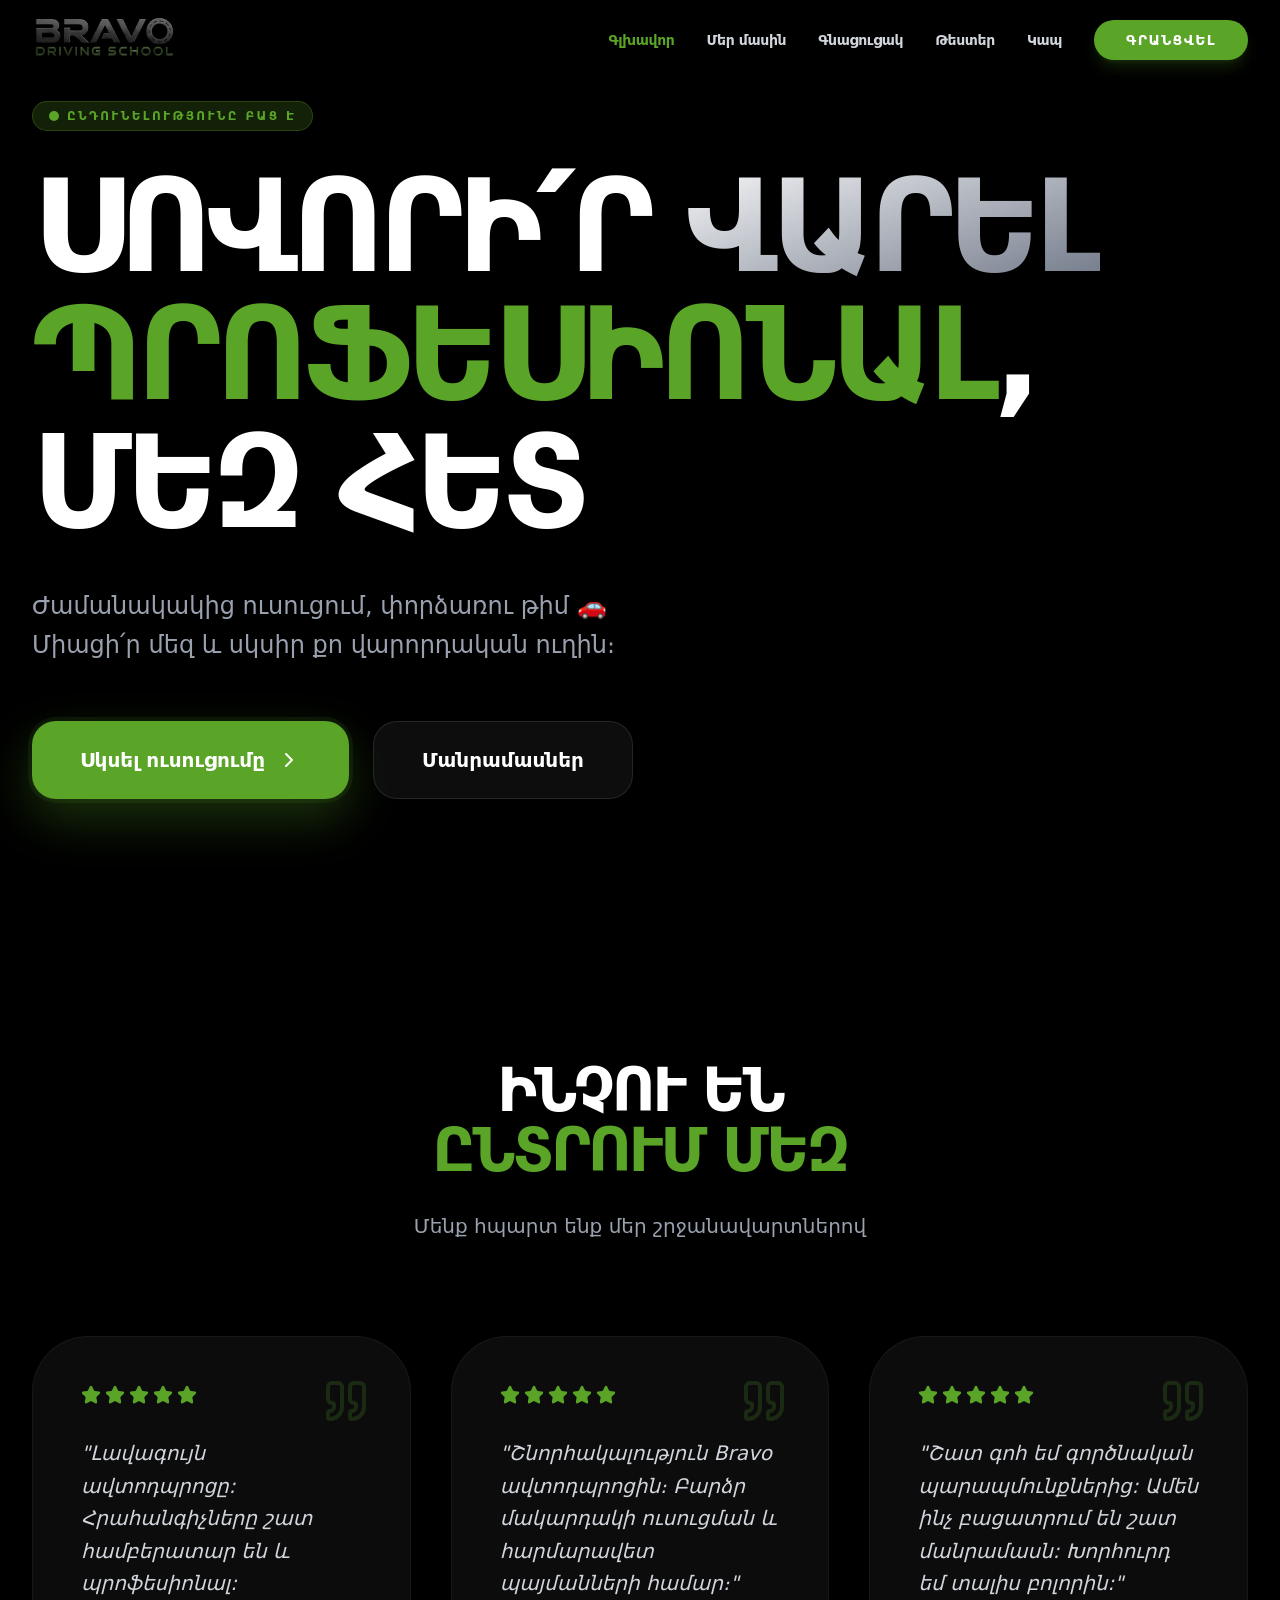
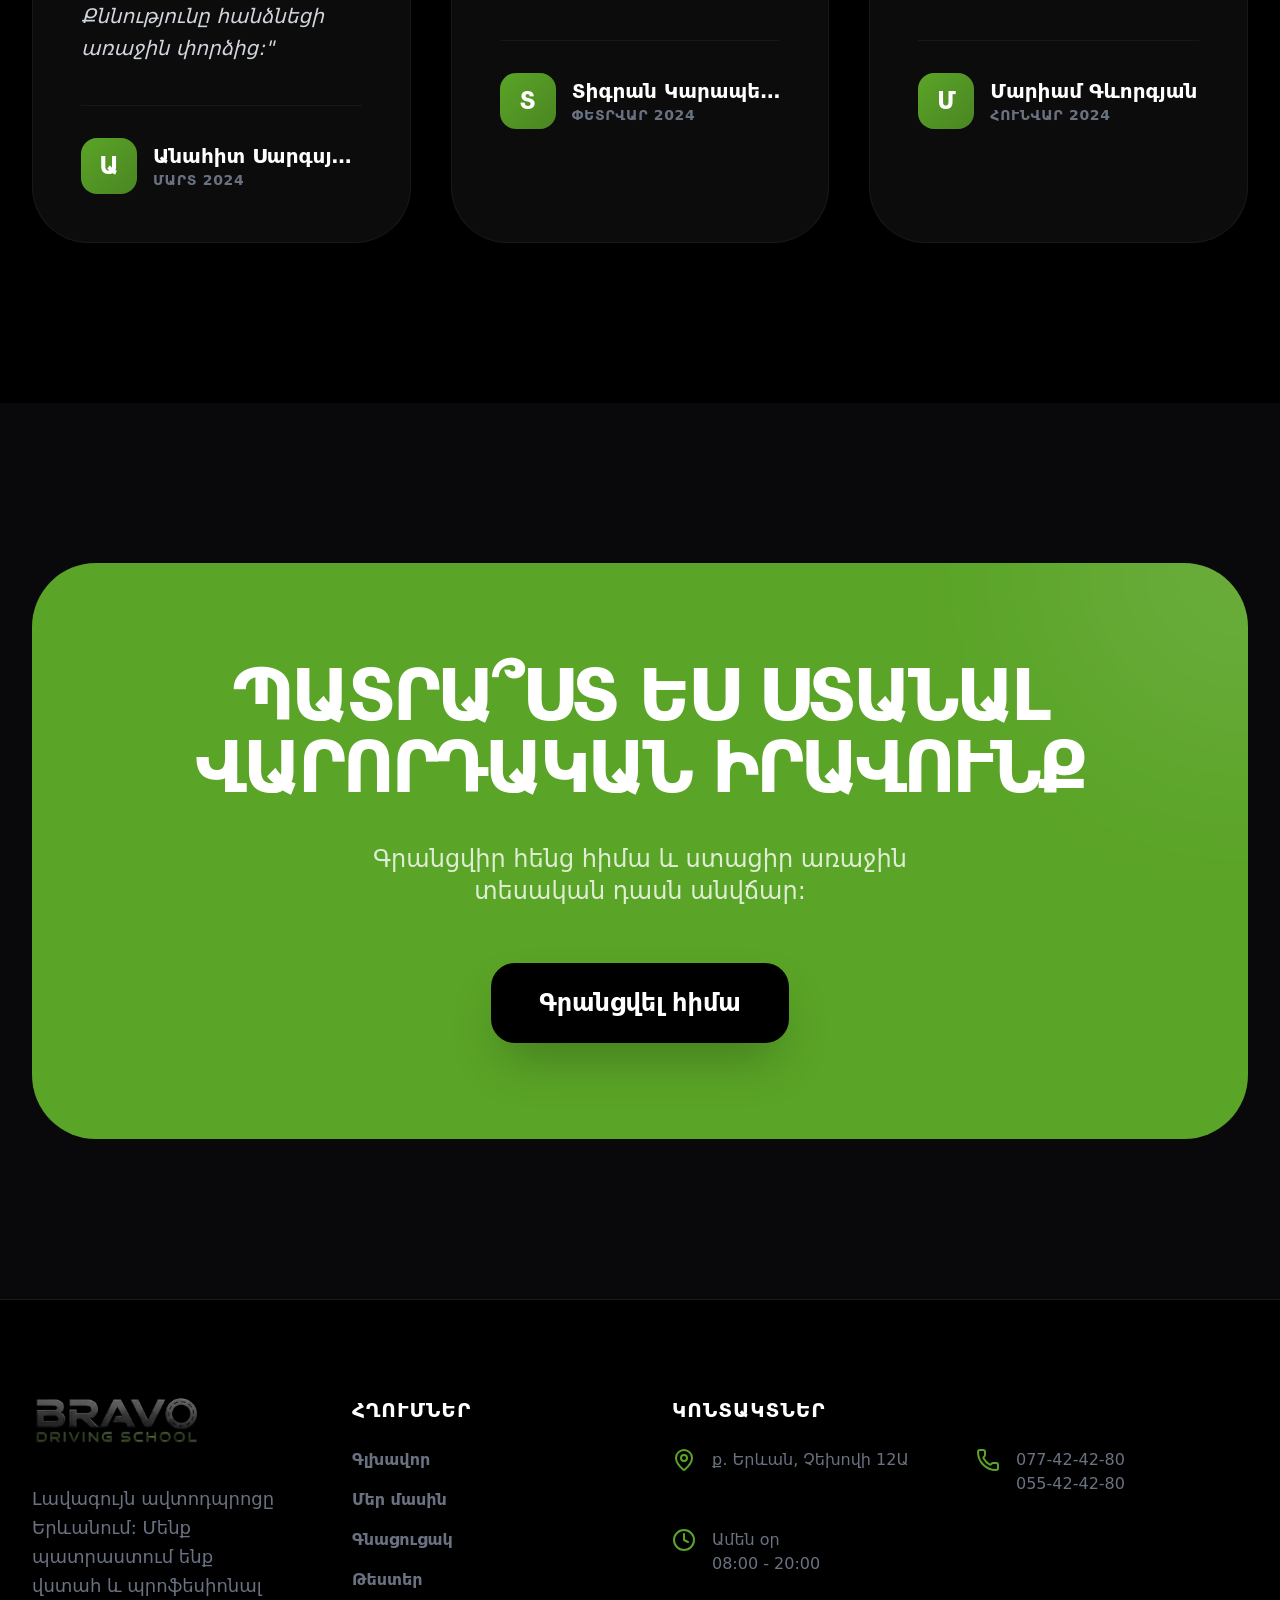
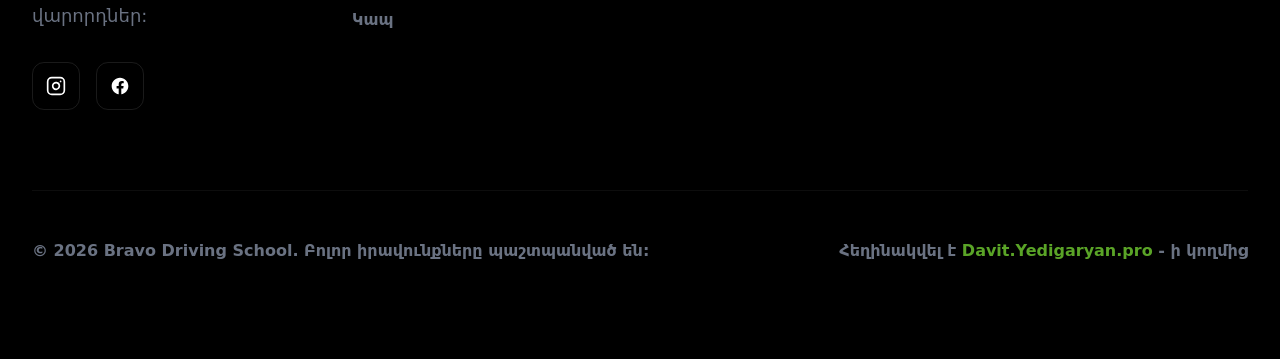
==== commit 25df193e: "deploy: 2026-05-27T12:51:40Z" ====
--- a/index.html
+++ b/index.html
@@ -1 +1 @@
-<!DOCTYPE html><html lang="hy" class="scroll-smooth"><head><meta charSet="utf-8"/><meta name="viewport" content="width=device-width, initial-scale=1, viewport-fit=cover"/><link rel="preload" href="/_next/static/media/1b99372b3eaef0c8-s.p.0gx2haw2tmll8.woff2" as="font" crossorigin="" type="font/woff2"/><link rel="preload" href="/_next/static/media/83afe278b6a6bb3c-s.p.0q-301v4kxxnr.woff2" as="font" crossorigin="" type="font/woff2"/><link rel="preload" as="image" href="/logo.png"/><link rel="preload" as="image" href="https://images.unsplash.com/photo-1449965408869-eaa3f722e40d?auto=format&amp;fit=crop&amp;q=80&amp;w=2000"/><link rel="stylesheet" href="/_next/static/chunks/0s-kcfl-c1zj~.css" data-precedence="next"/><link rel="preload" as="script" fetchPriority="low" href="/_next/static/chunks/0bat7v3rw-4uz.js"/><script src="/_next/static/chunks/0ulsg3l~6um60.js" async=""></script><script src="/_next/static/chunks/0m2ks..0kk-0v.js" async=""></script><script src="/_next/static/chunks/0nbgp063x5.m4.js" async=""></script><script src="/_next/static/chunks/turbopack-05ohxsckxo6dc.js" async=""></script><script src="/_next/static/chunks/0254rdpi5kd64.js" async=""></script><script src="/_next/static/chunks/0qz.~9bvfpr6n.js" async=""></script><script src="/_next/static/chunks/05x-997sojpqd.js" async=""></script><script src="/_next/static/chunks/0fu1-lyit25zn.js" async=""></script><script src="/_next/static/chunks/15q0y5o29q_d..js" async=""></script><meta name="next-size-adjust" content=""/><meta name="theme-color" content="#000000"/><title>Bravo Driving School - Սովորիր վարել պրոֆեսիոնալների հետ</title><meta name="description" content="Ժամանակակից ավտոդպրոց Երևանում. Ստացիր վարորդական իրավունք առաջին փորձից:"/><link rel="icon" href="/favicon.ico?favicon.0t1xml.~2dasm.ico" sizes="48x48" type="image/x-icon"/><link rel="icon" href="/icon.png?icon.0_wvg2e1u18l0.png" sizes="512x512" type="image/png"/><link rel="apple-touch-icon" href="/apple-icon.png?apple-icon.0rv-hk~_wp1mj.png" sizes="180x180" type="image/png"/><script src="/_next/static/chunks/03~yq9q893hmn.js" noModule=""></script></head><body class="inter_5901b7c6-module__ec5Qua__variable outfit_8778cd42-module__wRojWG__variable font-sans bg-black text-white antialiased"><div hidden=""><!--$--><!--/$--></div><nav class="fixed w-full z-50 transition-all duration-300 h-20 flex items-center bg-transparent"><div class="max-w-7xl mx-auto px-4 sm:px-6 lg:px-8 w-full flex justify-between items-center gap-4"><a aria-label="Bravo Driving School — home" class="flex items-center group min-w-0 transition-transform group-hover:scale-[1.02]" href="/"><img alt="Bravo Driving School" width="493" height="160" decoding="async" data-nimg="1" class="h-10 sm:h-12 w-auto select-none" style="color:transparent" src="/logo.png"/></a><div class="hidden md:flex items-center gap-8"><a class="text-sm font-bold tracking-tight transition-colors hover:text-brand text-brand" href="/">Գլխավոր</a><a class="text-sm font-bold tracking-tight transition-colors hover:text-brand text-gray-300" href="/about">Մեր մասին</a><a class="text-sm font-bold tracking-tight transition-colors hover:text-brand text-gray-300" href="/pricing">Գնացուցակ</a><a class="text-sm font-bold tracking-tight transition-colors hover:text-brand text-gray-300" href="/tests">Թեստեր</a><a class="text-sm font-bold tracking-tight transition-colors hover:text-brand text-gray-300" href="/contact">Կապ</a><a class="bg-brand hover:bg-brand/90 text-white px-8 py-2.5 rounded-full text-sm font-black tracking-widest uppercase transition-all shadow-lg shadow-brand/20" href="/contact">Գրանցվել</a></div><button aria-label="Open menu" aria-expanded="false" class="md:hidden text-white p-2 flex-shrink-0"><svg xmlns="http://www.w3.org/2000/svg" width="28" height="28" viewBox="0 0 24 24" fill="none" stroke="currentColor" stroke-width="2" stroke-linecap="round" stroke-linejoin="round" class="lucide lucide-menu" aria-hidden="true"><path d="M4 5h16"></path><path d="M4 12h16"></path><path d="M4 19h16"></path></svg></button></div></nav><main><div class="overflow-hidden"><section class="relative min-h-[100svh] flex items-center overflow-hidden pt-28 pb-32 md:py-0"><div class="absolute inset-0 z-0"><div class="absolute inset-0 bg-gradient-to-r from-black via-black/80 to-transparent z-10"></div><div class="w-full h-full" style="transform:scale(1.15)"><img alt="Driving school" decoding="async" data-nimg="fill" class="object-cover opacity-60" style="position:absolute;height:100%;width:100%;left:0;top:0;right:0;bottom:0;color:transparent" src="https://images.unsplash.com/photo-1449965408869-eaa3f722e40d?auto=format&amp;fit=crop&amp;q=80&amp;w=2000"/></div></div><div class="relative z-20 max-w-7xl mx-auto px-4 sm:px-6 lg:px-8 w-full"><div class="max-w-4xl"><div class="inline-flex items-center gap-2 bg-brand/20 border border-brand/30 px-4 py-1.5 rounded-full mb-6 sm:mb-8" style="opacity:0;transform:translateY(20px)"><div class="w-2.5 h-2.5 rounded-full bg-brand animate-pulse"></div><span class="text-brand text-[10px] sm:text-xs font-black uppercase tracking-[0.2em]">Ընդունելությունը բաց է</span></div><h1 class="text-4xl sm:text-6xl md:text-8xl lg:text-9xl font-black mb-6 sm:mb-10 leading-[1.05] md:leading-none tracking-tighter" style="opacity:0;transform:translateY(30px)"><span class="block whitespace-nowrap">ՍՈՎՈՐԻ՛Ր <span class="text-gradient">ՎԱՐԵԼ</span></span><span class="block whitespace-nowrap"><span class="text-brand">ՊՐՈՖԵՍԻՈՆԱԼ</span>,</span><span class="block whitespace-nowrap">ՄԵԶ ՀԵՏ</span></h1><p class="text-base sm:text-xl md:text-2xl text-gray-400 mb-8 sm:mb-14 max-w-2xl leading-relaxed font-medium" style="opacity:0;transform:translateY(20px)">Ժամանակակից ուսուցում, փորձառու թիմ<!-- --> <span aria-hidden="true">🚗</span><br/>Միացի՛ր մեզ և սկսիր քո վարորդական ուղին։</p><div class="flex flex-col sm:flex-row gap-4 sm:gap-6" style="opacity:0;transform:translateY(20px)"><a class="bg-brand hover:bg-brand/90 text-white px-8 sm:px-12 py-4 sm:py-6 rounded-3xl font-black text-base sm:text-xl flex items-center justify-center gap-3 transition-all shadow-[0_20px_50px_rgba(90,164,39,0.3)] ring-4 ring-brand/10 group" href="/contact">Սկսել ուսուցումը<svg xmlns="http://www.w3.org/2000/svg" width="24" height="24" viewBox="0 0 24 24" fill="none" stroke="currentColor" stroke-width="2" stroke-linecap="round" stroke-linejoin="round" class="lucide lucide-chevron-right group-hover:translate-x-1 transition-transform" aria-hidden="true"><path d="m9 18 6-6-6-6"></path></svg></a><a class="bg-white/5 hover:bg-white/10 text-white border border-white/10 px-8 sm:px-12 py-4 sm:py-6 rounded-3xl font-black text-base sm:text-xl transition-all backdrop-blur-xl flex items-center justify-center" href="/about">Մանրամասներ</a></div></div></div></section><section class="py-20 sm:py-28 md:py-40 bg-black"><div class="max-w-7xl mx-auto px-4 sm:px-6 lg:px-8"><div class="text-center mb-12 sm:mb-16 md:mb-24"><h2 class="text-3xl sm:text-5xl md:text-6xl font-black mb-4 sm:mb-8 tracking-tighter"><span class="block whitespace-nowrap">ԻՆՉՈՒ ԵՆ</span><span class="block whitespace-nowrap text-brand">ԸՆՏՐՈՒՄ ՄԵԶ</span></h2><p class="text-gray-400 text-base sm:text-xl font-medium">Մենք հպարտ ենք մեր շրջանավարտներով</p></div><div class="grid md:grid-cols-3 gap-6 sm:gap-10"><div class="bg-zinc-900/50 border border-white/5 p-7 sm:p-10 md:p-12 rounded-[2rem] sm:rounded-[3rem] md:rounded-[3.5rem] relative group hover:bg-zinc-900 transition-colors duration-500" style="opacity:0;transform:translateY(20px)"><svg xmlns="http://www.w3.org/2000/svg" width="48" height="48" viewBox="0 0 24 24" fill="none" stroke="currentColor" stroke-width="2" stroke-linecap="round" stroke-linejoin="round" class="lucide lucide-quote absolute top-6 right-6 sm:top-10 sm:right-10 text-brand/20 group-hover:text-brand/40 transition-colors" aria-hidden="true"><path d="M16 3a2 2 0 0 0-2 2v6a2 2 0 0 0 2 2 1 1 0 0 1 1 1v1a2 2 0 0 1-2 2 1 1 0 0 0-1 1v2a1 1 0 0 0 1 1 6 6 0 0 0 6-6V5a2 2 0 0 0-2-2z"></path><path d="M5 3a2 2 0 0 0-2 2v6a2 2 0 0 0 2 2 1 1 0 0 1 1 1v1a2 2 0 0 1-2 2 1 1 0 0 0-1 1v2a1 1 0 0 0 1 1 6 6 0 0 0 6-6V5a2 2 0 0 0-2-2z"></path></svg><div class="flex gap-1 mb-6 sm:mb-8"><svg xmlns="http://www.w3.org/2000/svg" width="20" height="20" viewBox="0 0 24 24" fill="none" stroke="currentColor" stroke-width="2" stroke-linecap="round" stroke-linejoin="round" class="lucide lucide-star fill-brand text-brand" aria-hidden="true"><path d="M11.525 2.295a.53.53 0 0 1 .95 0l2.31 4.679a2.123 2.123 0 0 0 1.595 1.16l5.166.756a.53.53 0 0 1 .294.904l-3.736 3.638a2.123 2.123 0 0 0-.611 1.878l.882 5.14a.53.53 0 0 1-.771.56l-4.618-2.428a2.122 2.122 0 0 0-1.973 0L6.396 21.01a.53.53 0 0 1-.77-.56l.881-5.139a2.122 2.122 0 0 0-.611-1.879L2.16 9.795a.53.53 0 0 1 .294-.906l5.165-.755a2.122 2.122 0 0 0 1.597-1.16z"></path></svg><svg xmlns="http://www.w3.org/2000/svg" width="20" height="20" viewBox="0 0 24 24" fill="none" stroke="currentColor" stroke-width="2" stroke-linecap="round" stroke-linejoin="round" class="lucide lucide-star fill-brand text-brand" aria-hidden="true"><path d="M11.525 2.295a.53.53 0 0 1 .95 0l2.31 4.679a2.123 2.123 0 0 0 1.595 1.16l5.166.756a.53.53 0 0 1 .294.904l-3.736 3.638a2.123 2.123 0 0 0-.611 1.878l.882 5.14a.53.53 0 0 1-.771.56l-4.618-2.428a2.122 2.122 0 0 0-1.973 0L6.396 21.01a.53.53 0 0 1-.77-.56l.881-5.139a2.122 2.122 0 0 0-.611-1.879L2.16 9.795a.53.53 0 0 1 .294-.906l5.165-.755a2.122 2.122 0 0 0 1.597-1.16z"></path></svg><svg xmlns="http://www.w3.org/2000/svg" width="20" height="20" viewBox="0 0 24 24" fill="none" stroke="currentColor" stroke-width="2" stroke-linecap="round" stroke-linejoin="round" class="lucide lucide-star fill-brand text-brand" aria-hidden="true"><path d="M11.525 2.295a.53.53 0 0 1 .95 0l2.31 4.679a2.123 2.123 0 0 0 1.595 1.16l5.166.756a.53.53 0 0 1 .294.904l-3.736 3.638a2.123 2.123 0 0 0-.611 1.878l.882 5.14a.53.53 0 0 1-.771.56l-4.618-2.428a2.122 2.122 0 0 0-1.973 0L6.396 21.01a.53.53 0 0 1-.77-.56l.881-5.139a2.122 2.122 0 0 0-.611-1.879L2.16 9.795a.53.53 0 0 1 .294-.906l5.165-.755a2.122 2.122 0 0 0 1.597-1.16z"></path></svg><svg xmlns="http://www.w3.org/2000/svg" width="20" height="20" viewBox="0 0 24 24" fill="none" stroke="currentColor" stroke-width="2" stroke-linecap="round" stroke-linejoin="round" class="lucide lucide-star fill-brand text-brand" aria-hidden="true"><path d="M11.525 2.295a.53.53 0 0 1 .95 0l2.31 4.679a2.123 2.123 0 0 0 1.595 1.16l5.166.756a.53.53 0 0 1 .294.904l-3.736 3.638a2.123 2.123 0 0 0-.611 1.878l.882 5.14a.53.53 0 0 1-.771.56l-4.618-2.428a2.122 2.122 0 0 0-1.973 0L6.396 21.01a.53.53 0 0 1-.77-.56l.881-5.139a2.122 2.122 0 0 0-.611-1.879L2.16 9.795a.53.53 0 0 1 .294-.906l5.165-.755a2.122 2.122 0 0 0 1.597-1.16z"></path></svg><svg xmlns="http://www.w3.org/2000/svg" width="20" height="20" viewBox="0 0 24 24" fill="none" stroke="currentColor" stroke-width="2" stroke-linecap="round" stroke-linejoin="round" class="lucide lucide-star fill-brand text-brand" aria-hidden="true"><path d="M11.525 2.295a.53.53 0 0 1 .95 0l2.31 4.679a2.123 2.123 0 0 0 1.595 1.16l5.166.756a.53.53 0 0 1 .294.904l-3.736 3.638a2.123 2.123 0 0 0-.611 1.878l.882 5.14a.53.53 0 0 1-.771.56l-4.618-2.428a2.122 2.122 0 0 0-1.973 0L6.396 21.01a.53.53 0 0 1-.77-.56l.881-5.139a2.122 2.122 0 0 0-.611-1.879L2.16 9.795a.53.53 0 0 1 .294-.906l5.165-.755a2.122 2.122 0 0 0 1.597-1.16z"></path></svg></div><p class="text-base sm:text-xl text-gray-300 italic mb-8 sm:mb-10 leading-relaxed font-medium">&quot;<!-- -->Լավագույն ավտոդպրոցը: Հրահանգիչները շատ համբերատար են և պրոֆեսիոնալ: Քննությունը հանձնեցի առաջին փորձից:<!-- -->&quot;</p><div class="flex items-center gap-4 border-t border-white/5 pt-6 sm:pt-8"><div class="w-12 h-12 sm:w-14 sm:h-14 bg-gradient-to-br from-brand to-brand/80 rounded-2xl flex items-center justify-center text-white font-black text-xl sm:text-2xl flex-shrink-0">Ա</div><div class="min-w-0"><h4 class="font-black text-lg sm:text-xl truncate">Անահիտ Սարգսյան</h4><p class="text-gray-500 text-xs sm:text-sm font-bold uppercase tracking-wider">Մարտ 2024</p></div></div></div><div class="bg-zinc-900/50 border border-white/5 p-7 sm:p-10 md:p-12 rounded-[2rem] sm:rounded-[3rem] md:rounded-[3.5rem] relative group hover:bg-zinc-900 transition-colors duration-500" style="opacity:0;transform:translateY(20px)"><svg xmlns="http://www.w3.org/2000/svg" width="48" height="48" viewBox="0 0 24 24" fill="none" stroke="currentColor" stroke-width="2" stroke-linecap="round" stroke-linejoin="round" class="lucide lucide-quote absolute top-6 right-6 sm:top-10 sm:right-10 text-brand/20 group-hover:text-brand/40 transition-colors" aria-hidden="true"><path d="M16 3a2 2 0 0 0-2 2v6a2 2 0 0 0 2 2 1 1 0 0 1 1 1v1a2 2 0 0 1-2 2 1 1 0 0 0-1 1v2a1 1 0 0 0 1 1 6 6 0 0 0 6-6V5a2 2 0 0 0-2-2z"></path><path d="M5 3a2 2 0 0 0-2 2v6a2 2 0 0 0 2 2 1 1 0 0 1 1 1v1a2 2 0 0 1-2 2 1 1 0 0 0-1 1v2a1 1 0 0 0 1 1 6 6 0 0 0 6-6V5a2 2 0 0 0-2-2z"></path></svg><div class="flex gap-1 mb-6 sm:mb-8"><svg xmlns="http://www.w3.org/2000/svg" width="20" height="20" viewBox="0 0 24 24" fill="none" stroke="currentColor" stroke-width="2" stroke-linecap="round" stroke-linejoin="round" class="lucide lucide-star fill-brand text-brand" aria-hidden="true"><path d="M11.525 2.295a.53.53 0 0 1 .95 0l2.31 4.679a2.123 2.123 0 0 0 1.595 1.16l5.166.756a.53.53 0 0 1 .294.904l-3.736 3.638a2.123 2.123 0 0 0-.611 1.878l.882 5.14a.53.53 0 0 1-.771.56l-4.618-2.428a2.122 2.122 0 0 0-1.973 0L6.396 21.01a.53.53 0 0 1-.77-.56l.881-5.139a2.122 2.122 0 0 0-.611-1.879L2.16 9.795a.53.53 0 0 1 .294-.906l5.165-.755a2.122 2.122 0 0 0 1.597-1.16z"></path></svg><svg xmlns="http://www.w3.org/2000/svg" width="20" height="20" viewBox="0 0 24 24" fill="none" stroke="currentColor" stroke-width="2" stroke-linecap="round" stroke-linejoin="round" class="lucide lucide-star fill-brand text-brand" aria-hidden="true"><path d="M11.525 2.295a.53.53 0 0 1 .95 0l2.31 4.679a2.123 2.123 0 0 0 1.595 1.16l5.166.756a.53.53 0 0 1 .294.904l-3.736 3.638a2.123 2.123 0 0 0-.611 1.878l.882 5.14a.53.53 0 0 1-.771.56l-4.618-2.428a2.122 2.122 0 0 0-1.973 0L6.396 21.01a.53.53 0 0 1-.77-.56l.881-5.139a2.122 2.122 0 0 0-.611-1.879L2.16 9.795a.53.53 0 0 1 .294-.906l5.165-.755a2.122 2.122 0 0 0 1.597-1.16z"></path></svg><svg xmlns="http://www.w3.org/2000/svg" width="20" height="20" viewBox="0 0 24 24" fill="none" stroke="currentColor" stroke-width="2" stroke-linecap="round" stroke-linejoin="round" class="lucide lucide-star fill-brand text-brand" aria-hidden="true"><path d="M11.525 2.295a.53.53 0 0 1 .95 0l2.31 4.679a2.123 2.123 0 0 0 1.595 1.16l5.166.756a.53.53 0 0 1 .294.904l-3.736 3.638a2.123 2.123 0 0 0-.611 1.878l.882 5.14a.53.53 0 0 1-.771.56l-4.618-2.428a2.122 2.122 0 0 0-1.973 0L6.396 21.01a.53.53 0 0 1-.77-.56l.881-5.139a2.122 2.122 0 0 0-.611-1.879L2.16 9.795a.53.53 0 0 1 .294-.906l5.165-.755a2.122 2.122 0 0 0 1.597-1.16z"></path></svg><svg xmlns="http://www.w3.org/2000/svg" width="20" height="20" viewBox="0 0 24 24" fill="none" stroke="currentColor" stroke-width="2" stroke-linecap="round" stroke-linejoin="round" class="lucide lucide-star fill-brand text-brand" aria-hidden="true"><path d="M11.525 2.295a.53.53 0 0 1 .95 0l2.31 4.679a2.123 2.123 0 0 0 1.595 1.16l5.166.756a.53.53 0 0 1 .294.904l-3.736 3.638a2.123 2.123 0 0 0-.611 1.878l.882 5.14a.53.53 0 0 1-.771.56l-4.618-2.428a2.122 2.122 0 0 0-1.973 0L6.396 21.01a.53.53 0 0 1-.77-.56l.881-5.139a2.122 2.122 0 0 0-.611-1.879L2.16 9.795a.53.53 0 0 1 .294-.906l5.165-.755a2.122 2.122 0 0 0 1.597-1.16z"></path></svg><svg xmlns="http://www.w3.org/2000/svg" width="20" height="20" viewBox="0 0 24 24" fill="none" stroke="currentColor" stroke-width="2" stroke-linecap="round" stroke-linejoin="round" class="lucide lucide-star fill-brand text-brand" aria-hidden="true"><path d="M11.525 2.295a.53.53 0 0 1 .95 0l2.31 4.679a2.123 2.123 0 0 0 1.595 1.16l5.166.756a.53.53 0 0 1 .294.904l-3.736 3.638a2.123 2.123 0 0 0-.611 1.878l.882 5.14a.53.53 0 0 1-.771.56l-4.618-2.428a2.122 2.122 0 0 0-1.973 0L6.396 21.01a.53.53 0 0 1-.77-.56l.881-5.139a2.122 2.122 0 0 0-.611-1.879L2.16 9.795a.53.53 0 0 1 .294-.906l5.165-.755a2.122 2.122 0 0 0 1.597-1.16z"></path></svg></div><p class="text-base sm:text-xl text-gray-300 italic mb-8 sm:mb-10 leading-relaxed font-medium">&quot;<!-- -->Շնորհակալություն Bravo ավտոդպրոցին։ Բարձր մակարդակի ուսուցման և հարմարավետ պայմանների համար։<!-- -->&quot;</p><div class="flex items-center gap-4 border-t border-white/5 pt-6 sm:pt-8"><div class="w-12 h-12 sm:w-14 sm:h-14 bg-gradient-to-br from-brand to-brand/80 rounded-2xl flex items-center justify-center text-white font-black text-xl sm:text-2xl flex-shrink-0">Տ</div><div class="min-w-0"><h4 class="font-black text-lg sm:text-xl truncate">Տիգրան Կարապետյան</h4><p class="text-gray-500 text-xs sm:text-sm font-bold uppercase tracking-wider">Փետրվար 2024</p></div></div></div><div class="bg-zinc-900/50 border border-white/5 p-7 sm:p-10 md:p-12 rounded-[2rem] sm:rounded-[3rem] md:rounded-[3.5rem] relative group hover:bg-zinc-900 transition-colors duration-500" style="opacity:0;transform:translateY(20px)"><svg xmlns="http://www.w3.org/2000/svg" width="48" height="48" viewBox="0 0 24 24" fill="none" stroke="currentColor" stroke-width="2" stroke-linecap="round" stroke-linejoin="round" class="lucide lucide-quote absolute top-6 right-6 sm:top-10 sm:right-10 text-brand/20 group-hover:text-brand/40 transition-colors" aria-hidden="true"><path d="M16 3a2 2 0 0 0-2 2v6a2 2 0 0 0 2 2 1 1 0 0 1 1 1v1a2 2 0 0 1-2 2 1 1 0 0 0-1 1v2a1 1 0 0 0 1 1 6 6 0 0 0 6-6V5a2 2 0 0 0-2-2z"></path><path d="M5 3a2 2 0 0 0-2 2v6a2 2 0 0 0 2 2 1 1 0 0 1 1 1v1a2 2 0 0 1-2 2 1 1 0 0 0-1 1v2a1 1 0 0 0 1 1 6 6 0 0 0 6-6V5a2 2 0 0 0-2-2z"></path></svg><div class="flex gap-1 mb-6 sm:mb-8"><svg xmlns="http://www.w3.org/2000/svg" width="20" height="20" viewBox="0 0 24 24" fill="none" stroke="currentColor" stroke-width="2" stroke-linecap="round" stroke-linejoin="round" class="lucide lucide-star fill-brand text-brand" aria-hidden="true"><path d="M11.525 2.295a.53.53 0 0 1 .95 0l2.31 4.679a2.123 2.123 0 0 0 1.595 1.16l5.166.756a.53.53 0 0 1 .294.904l-3.736 3.638a2.123 2.123 0 0 0-.611 1.878l.882 5.14a.53.53 0 0 1-.771.56l-4.618-2.428a2.122 2.122 0 0 0-1.973 0L6.396 21.01a.53.53 0 0 1-.77-.56l.881-5.139a2.122 2.122 0 0 0-.611-1.879L2.16 9.795a.53.53 0 0 1 .294-.906l5.165-.755a2.122 2.122 0 0 0 1.597-1.16z"></path></svg><svg xmlns="http://www.w3.org/2000/svg" width="20" height="20" viewBox="0 0 24 24" fill="none" stroke="currentColor" stroke-width="2" stroke-linecap="round" stroke-linejoin="round" class="lucide lucide-star fill-brand text-brand" aria-hidden="true"><path d="M11.525 2.295a.53.53 0 0 1 .95 0l2.31 4.679a2.123 2.123 0 0 0 1.595 1.16l5.166.756a.53.53 0 0 1 .294.904l-3.736 3.638a2.123 2.123 0 0 0-.611 1.878l.882 5.14a.53.53 0 0 1-.771.56l-4.618-2.428a2.122 2.122 0 0 0-1.973 0L6.396 21.01a.53.53 0 0 1-.77-.56l.881-5.139a2.122 2.122 0 0 0-.611-1.879L2.16 9.795a.53.53 0 0 1 .294-.906l5.165-.755a2.122 2.122 0 0 0 1.597-1.16z"></path></svg><svg xmlns="http://www.w3.org/2000/svg" width="20" height="20" viewBox="0 0 24 24" fill="none" stroke="currentColor" stroke-width="2" stroke-linecap="round" stroke-linejoin="round" class="lucide lucide-star fill-brand text-brand" aria-hidden="true"><path d="M11.525 2.295a.53.53 0 0 1 .95 0l2.31 4.679a2.123 2.123 0 0 0 1.595 1.16l5.166.756a.53.53 0 0 1 .294.904l-3.736 3.638a2.123 2.123 0 0 0-.611 1.878l.882 5.14a.53.53 0 0 1-.771.56l-4.618-2.428a2.122 2.122 0 0 0-1.973 0L6.396 21.01a.53.53 0 0 1-.77-.56l.881-5.139a2.122 2.122 0 0 0-.611-1.879L2.16 9.795a.53.53 0 0 1 .294-.906l5.165-.755a2.122 2.122 0 0 0 1.597-1.16z"></path></svg><svg xmlns="http://www.w3.org/2000/svg" width="20" height="20" viewBox="0 0 24 24" fill="none" stroke="currentColor" stroke-width="2" stroke-linecap="round" stroke-linejoin="round" class="lucide lucide-star fill-brand text-brand" aria-hidden="true"><path d="M11.525 2.295a.53.53 0 0 1 .95 0l2.31 4.679a2.123 2.123 0 0 0 1.595 1.16l5.166.756a.53.53 0 0 1 .294.904l-3.736 3.638a2.123 2.123 0 0 0-.611 1.878l.882 5.14a.53.53 0 0 1-.771.56l-4.618-2.428a2.122 2.122 0 0 0-1.973 0L6.396 21.01a.53.53 0 0 1-.77-.56l.881-5.139a2.122 2.122 0 0 0-.611-1.879L2.16 9.795a.53.53 0 0 1 .294-.906l5.165-.755a2.122 2.122 0 0 0 1.597-1.16z"></path></svg><svg xmlns="http://www.w3.org/2000/svg" width="20" height="20" viewBox="0 0 24 24" fill="none" stroke="currentColor" stroke-width="2" stroke-linecap="round" stroke-linejoin="round" class="lucide lucide-star fill-brand text-brand" aria-hidden="true"><path d="M11.525 2.295a.53.53 0 0 1 .95 0l2.31 4.679a2.123 2.123 0 0 0 1.595 1.16l5.166.756a.53.53 0 0 1 .294.904l-3.736 3.638a2.123 2.123 0 0 0-.611 1.878l.882 5.14a.53.53 0 0 1-.771.56l-4.618-2.428a2.122 2.122 0 0 0-1.973 0L6.396 21.01a.53.53 0 0 1-.77-.56l.881-5.139a2.122 2.122 0 0 0-.611-1.879L2.16 9.795a.53.53 0 0 1 .294-.906l5.165-.755a2.122 2.122 0 0 0 1.597-1.16z"></path></svg></div><p class="text-base sm:text-xl text-gray-300 italic mb-8 sm:mb-10 leading-relaxed font-medium">&quot;<!-- -->Շատ գոհ եմ գործնական պարապմունքներից: Ամեն ինչ բացատրում են շատ մանրամասն: Խորհուրդ եմ տալիս բոլորին:<!-- -->&quot;</p><div class="flex items-center gap-4 border-t border-white/5 pt-6 sm:pt-8"><div class="w-12 h-12 sm:w-14 sm:h-14 bg-gradient-to-br from-brand to-brand/80 rounded-2xl flex items-center justify-center text-white font-black text-xl sm:text-2xl flex-shrink-0">Մ</div><div class="min-w-0"><h4 class="font-black text-lg sm:text-xl truncate">Մարիամ Գևորգյան</h4><p class="text-gray-500 text-xs sm:text-sm font-bold uppercase tracking-wider">Հունվար 2024</p></div></div></div></div></div></section><section class="py-20 sm:py-28 md:py-40 bg-zinc-950"><div class="max-w-7xl mx-auto px-4 sm:px-6 lg:px-8"><div class="bg-brand rounded-[2.5rem] sm:rounded-[3rem] md:rounded-[4rem] p-8 sm:p-12 md:p-16 lg:p-24 text-center relative overflow-hidden" style="opacity:0;transform:scale(0.95)"><div class="absolute top-0 right-0 w-96 h-96 bg-white/10 rounded-full blur-[100px] -mr-48 -mt-48"></div><div class="relative z-10"><h2 class="text-3xl sm:text-5xl md:text-7xl font-black mb-6 sm:mb-10 text-white leading-tight md:leading-none tracking-tighter"><span class="block whitespace-nowrap">ՊԱՏՐԱ՞ՍՏ ԵՍ ՍՏԱՆԱԼ</span><span class="block whitespace-nowrap">ՎԱՐՈՐԴԱԿԱՆ ԻՐԱՎՈՒՆՔ</span></h2><p class="text-white/80 text-base sm:text-xl md:text-2xl mb-8 sm:mb-14 max-w-2xl mx-auto font-medium">Գրանցվիր հենց հիմա և ստացիր առաջին տեսական դասն անվճար:</p><a class="inline-flex items-center justify-center bg-black text-white px-8 sm:px-12 py-4 sm:py-6 rounded-3xl font-black text-lg sm:text-2xl hover:scale-105 transition-all shadow-2xl" href="/contact">Գրանցվել հիմա</a></div></div></div></section></div><!--$--><!--/$--></main><footer class="bg-black border-t border-white/10 py-12 sm:py-16 md:py-24"><div class="max-w-7xl mx-auto px-4 sm:px-6 lg:px-8"><div class="grid md:grid-cols-2 lg:grid-cols-4 gap-10 sm:gap-12 md:gap-16 mb-12 md:mb-20"><div class="space-y-6 sm:space-y-8"><a class="inline-flex items-center" aria-label="Bravo Driving School — home" href="/"><img alt="Bravo Driving School" loading="lazy" width="493" height="160" decoding="async" data-nimg="1" class="h-12 sm:h-14 w-auto select-none" style="color:transparent" src="/logo.png"/></a><p class="text-gray-500 text-base sm:text-lg font-medium leading-relaxed">Լավագույն ավտոդպրոցը Երևանում: Մենք պատրաստում ենք վստահ և պրոֆեսիոնալ վարորդներ:</p><div class="flex gap-4"><a href="https://www.instagram.com/bravo_avtodproc" target="_blank" rel="noopener noreferrer" aria-label="Instagram" class="w-12 h-12 rounded-xl border border-white/10 flex items-center justify-center text-white hover:bg-brand hover:border-brand hover:rotate-12 transition-all duration-300"><svg xmlns="http://www.w3.org/2000/svg" width="20" height="20" viewBox="0 0 24 24" fill="none" stroke="currentColor" stroke-width="2" stroke-linecap="round" stroke-linejoin="round" aria-hidden="true"><rect x="2" y="2" width="20" height="20" rx="5" ry="5"></rect><path d="M16 11.37A4 4 0 1 1 12.63 8 4 4 0 0 1 16 11.37z"></path><line x1="17.5" y1="6.5" x2="17.51" y2="6.5"></line></svg></a><a href="https://www.facebook.com/avtodprocbravo/" target="_blank" rel="noopener noreferrer" aria-label="Facebook" class="w-12 h-12 rounded-xl border border-white/10 flex items-center justify-center text-white hover:bg-brand hover:border-brand hover:rotate-12 transition-all duration-300"><svg xmlns="http://www.w3.org/2000/svg" width="20" height="20" viewBox="0 0 24 24" fill="currentColor" aria-hidden="true"><path d="M22 12.07C22 6.48 17.52 2 12 2S2 6.48 2 12.07c0 5 3.66 9.13 8.44 9.93v-7.02H7.9v-2.91h2.54V9.84c0-2.5 1.49-3.89 3.78-3.89 1.09 0 2.24.2 2.24.2v2.46h-1.27c-1.24 0-1.63.77-1.63 1.56v1.87h2.78l-.44 2.91h-2.34V22c4.78-.8 8.44-4.94 8.44-9.93z"></path></svg></a></div></div><div class="space-y-4 sm:space-y-6"><h4 class="text-white font-black text-lg sm:text-xl uppercase tracking-wider">Հղումներ</h4><ul class="space-y-3 sm:space-y-4"><li><a class="text-gray-500 hover:text-brand font-bold transition-colors" href="/">Գլխավոր</a></li><li><a class="text-gray-500 hover:text-brand font-bold transition-colors" href="/about">Մեր մասին</a></li><li><a class="text-gray-500 hover:text-brand font-bold transition-colors" href="/pricing">Գնացուցակ</a></li><li><a class="text-gray-500 hover:text-brand font-bold transition-colors" href="/tests">Թեստեր</a></li><li><a class="text-gray-500 hover:text-brand font-bold transition-colors" href="/contact">Կապ</a></li></ul></div><div class="space-y-4 sm:space-y-6 lg:col-span-2"><h4 class="text-white font-black text-lg sm:text-xl uppercase tracking-wider">Կոնտակտներ</h4><div class="grid sm:grid-cols-2 gap-6 sm:gap-8"><div class="flex gap-4"><svg xmlns="http://www.w3.org/2000/svg" width="24" height="24" viewBox="0 0 24 24" fill="none" stroke="currentColor" stroke-width="2" stroke-linecap="round" stroke-linejoin="round" class="lucide lucide-map-pin text-brand flex-shrink-0" aria-hidden="true"><path d="M20 10c0 4.993-5.539 10.193-7.399 11.799a1 1 0 0 1-1.202 0C9.539 20.193 4 14.993 4 10a8 8 0 0 1 16 0"></path><circle cx="12" cy="10" r="3"></circle></svg><p class="text-gray-500 font-medium">ք․ Երևան, Չեխովի 12Ա</p></div><div class="flex gap-4"><svg xmlns="http://www.w3.org/2000/svg" width="24" height="24" viewBox="0 0 24 24" fill="none" stroke="currentColor" stroke-width="2" stroke-linecap="round" stroke-linejoin="round" class="lucide lucide-phone text-brand flex-shrink-0" aria-hidden="true"><path d="M13.832 16.568a1 1 0 0 0 1.213-.303l.355-.465A2 2 0 0 1 17 15h3a2 2 0 0 1 2 2v3a2 2 0 0 1-2 2A18 18 0 0 1 2 4a2 2 0 0 1 2-2h3a2 2 0 0 1 2 2v3a2 2 0 0 1-.8 1.6l-.468.351a1 1 0 0 0-.292 1.233 14 14 0 0 0 6.392 6.384"></path></svg><p class="text-gray-500 font-medium"><a href="tel:+37494423020" class="hover:text-brand transition-colors">094-42-30-20</a><br/><a href="tel:+37499423020" class="hover:text-brand transition-colors">099-42-30-20</a></p></div><div class="flex gap-4"><svg xmlns="http://www.w3.org/2000/svg" width="24" height="24" viewBox="0 0 24 24" fill="none" stroke="currentColor" stroke-width="2" stroke-linecap="round" stroke-linejoin="round" class="lucide lucide-clock text-brand flex-shrink-0" aria-hidden="true"><circle cx="12" cy="12" r="10"></circle><path d="M12 6v6l4 2"></path></svg><p class="text-gray-500 font-medium">Ամեն օր<br/>08:00 - 20:00</p></div></div></div></div><div class="pt-8 sm:pt-12 border-t border-white/5 flex flex-col md:flex-row justify-between items-center gap-6 md:gap-8 text-center md:text-left"><p class="text-gray-500 font-bold">© 2026 Bravo Driving School. Բոլոր իրավունքները պաշտպանված են:</p><p class="text-gray-500 font-bold">Հեղինակվել է<!-- --> <a class="text-brand transition-colors" href="https://davit.yedigaryan.pro/">Davit.Yedigaryan.pro</a> <!-- -->- ի կողմից</p></div></div></footer><script src="/_next/static/chunks/0bat7v3rw-4uz.js" id="_R_" async=""></script><script>(self.__next_f=self.__next_f||[]).push([0])</script><script>self.__next_f.push([1,"1:\"$Sreact.fragment\"\n2:I[78008,[\"/_next/static/chunks/0254rdpi5kd64.js\",\"/_next/static/chunks/0qz.~9bvfpr6n.js\",\"/_next/static/chunks/05x-997sojpqd.js\",\"/_next/static/chunks/0fu1-lyit25zn.js\"],\"Navbar\"]\n3:I[49220,[\"/_next/static/chunks/0254rdpi5kd64.js\",\"/_next/static/chunks/0qz.~9bvfpr6n.js\",\"/_next/static/chunks/05x-997sojpqd.js\",\"/_next/static/chunks/0fu1-lyit25zn.js\"],\"default\"]\n4:I[14327,[\"/_next/static/chunks/0254rdpi5kd64.js\",\"/_next/static/chunks/0qz.~9bvfpr6n.js\",\"/_next/static/chunks/05x-997sojpqd.js\",\"/_next/static/chunks/0fu1-lyit25zn.js\"],\"default\"]\n5:I[73225,[\"/_next/static/chunks/0254rdpi5kd64.js\",\"/_next/static/chunks/0qz.~9bvfpr6n.js\",\"/_next/static/chunks/05x-997sojpqd.js\",\"/_next/static/chunks/0fu1-lyit25zn.js\"],\"\"]\n6:I[20930,[\"/_next/static/chunks/0254rdpi5kd64.js\",\"/_next/static/chunks/0qz.~9bvfpr6n.js\",\"/_next/static/chunks/05x-997sojpqd.js\",\"/_next/static/chunks/0fu1-lyit25zn.js\"],\"Image\"]\nd:I[31949,[\"/_next/static/chunks/0254rdpi5kd64.js\",\"/_next/static/chunks/0qz.~9bvfpr6n.js\",\"/_next/static/chunks/05x-997sojpqd.js\",\"/_next/static/chunks/0fu1-lyit25zn.js\"],\"default\",1]\n:HL[\"/_next/static/chunks/0s-kcfl-c1zj~.css\",\"style\"]\n:HL[\"/_next/static/media/1b99372b3eaef0c8-s.p.0gx2haw2tmll8.woff2\",\"font\",{\"crossOrigin\":\"\",\"type\":\"font/woff2\"}]\n:HL[\"/_next/static/media/83afe278b6a6bb3c-s.p.0q-301v4kxxnr.woff2\",\"font\",{\"crossOrigin\":\"\",\"type\":\"font/woff2\"}]\n"])</script><script>self.__next_f.push([1,"0:{\"P\":null,\"c\":[\"\",\"\"],\"q\":\"\",\"i\":false,\"f\":[[[\"\",{\"children\":[\"__PAGE__\",{}]},\"$undefined\",\"$undefined\",16],[[\"$\",\"$1\",\"c\",{\"children\":[[[\"$\",\"link\",\"0\",{\"rel\":\"stylesheet\",\"href\":\"/_next/static/chunks/0s-kcfl-c1zj~.css\",\"precedence\":\"next\",\"crossOrigin\":\"$undefined\",\"nonce\":\"$undefined\"}],[\"$\",\"script\",\"script-0\",{\"src\":\"/_next/static/chunks/0254rdpi5kd64.js\",\"async\":true,\"nonce\":\"$undefined\"}],[\"$\",\"script\",\"script-1\",{\"src\":\"/_next/static/chunks/0qz.~9bvfpr6n.js\",\"async\":true,\"nonce\":\"$undefined\"}],[\"$\",\"script\",\"script-2\",{\"src\":\"/_next/static/chunks/05x-997sojpqd.js\",\"async\":true,\"nonce\":\"$undefined\"}],[\"$\",\"script\",\"script-3\",{\"src\":\"/_next/static/chunks/0fu1-lyit25zn.js\",\"async\":true,\"nonce\":\"$undefined\"}]],[\"$\",\"html\",null,{\"lang\":\"hy\",\"className\":\"scroll-smooth\",\"children\":[\"$\",\"body\",null,{\"className\":\"inter_5901b7c6-module__ec5Qua__variable outfit_8778cd42-module__wRojWG__variable font-sans bg-black text-white antialiased\",\"children\":[[\"$\",\"$L2\",null,{}],[\"$\",\"main\",null,{\"children\":[\"$\",\"$L3\",null,{\"parallelRouterKey\":\"children\",\"error\":\"$undefined\",\"errorStyles\":\"$undefined\",\"errorScripts\":\"$undefined\",\"template\":[\"$\",\"$L4\",null,{}],\"templateStyles\":\"$undefined\",\"templateScripts\":\"$undefined\",\"notFound\":[[[\"$\",\"title\",null,{\"children\":\"404: This page could not be found.\"}],[\"$\",\"div\",null,{\"style\":{\"fontFamily\":\"system-ui,\\\"Segoe UI\\\",Roboto,Helvetica,Arial,sans-serif,\\\"Apple Color Emoji\\\",\\\"Segoe UI Emoji\\\"\",\"height\":\"100vh\",\"textAlign\":\"center\",\"display\":\"flex\",\"flexDirection\":\"column\",\"alignItems\":\"center\",\"justifyContent\":\"center\"},\"children\":[\"$\",\"div\",null,{\"children\":[[\"$\",\"style\",null,{\"dangerouslySetInnerHTML\":{\"__html\":\"body{color:#000;background:#fff;margin:0}.next-error-h1{border-right:1px solid rgba(0,0,0,.3)}@media (prefers-color-scheme:dark){body{color:#fff;background:#000}.next-error-h1{border-right:1px solid rgba(255,255,255,.3)}}\"}}],[\"$\",\"h1\",null,{\"className\":\"next-error-h1\",\"style\":{\"display\":\"inline-block\",\"margin\":\"0 20px 0 0\",\"padding\":\"0 23px 0 0\",\"fontSize\":24,\"fontWeight\":500,\"verticalAlign\":\"top\",\"lineHeight\":\"49px\"},\"children\":404}],[\"$\",\"div\",null,{\"style\":{\"display\":\"inline-block\"},\"children\":[\"$\",\"h2\",null,{\"style\":{\"fontSize\":14,\"fontWeight\":400,\"lineHeight\":\"49px\",\"margin\":0},\"children\":\"This page could not be found.\"}]}]]}]}]],[]],\"forbidden\":\"$undefined\",\"unauthorized\":\"$undefined\"}]}],[\"$\",\"footer\",null,{\"className\":\"bg-black border-t border-white/10 py-12 sm:py-16 md:py-24\",\"children\":[\"$\",\"div\",null,{\"className\":\"max-w-7xl mx-auto px-4 sm:px-6 lg:px-8\",\"children\":[[\"$\",\"div\",null,{\"className\":\"grid md:grid-cols-2 lg:grid-cols-4 gap-10 sm:gap-12 md:gap-16 mb-12 md:mb-20\",\"children\":[[\"$\",\"div\",null,{\"className\":\"space-y-6 sm:space-y-8\",\"children\":[[\"$\",\"$L5\",null,{\"href\":\"/\",\"className\":\"inline-flex items-center\",\"aria-label\":\"Bravo Driving School — home\",\"children\":[\"$\",\"$L6\",null,{\"src\":\"/logo.png\",\"alt\":\"Bravo Driving School\",\"width\":493,\"height\":160,\"className\":\"h-12 sm:h-14 w-auto select-none\"}]}],[\"$\",\"p\",null,{\"className\":\"text-gray-500 text-base sm:text-lg font-medium leading-relaxed\",\"children\":\"Լավագույն ավտոդպրոցը Երևանում: Մենք պատրաստում ենք վստահ և պրոֆեսիոնալ վարորդներ:\"}],[\"$\",\"div\",null,{\"className\":\"flex gap-4\",\"children\":[[\"$\",\"a\",null,{\"href\":\"https://www.instagram.com/bravo_avtodproc\",\"target\":\"_blank\",\"rel\":\"noopener noreferrer\",\"aria-label\":\"Instagram\",\"className\":\"w-12 h-12 rounded-xl border border-white/10 flex items-center justify-center text-white hover:bg-brand hover:border-brand hover:rotate-12 transition-all duration-300\",\"children\":[\"$\",\"svg\",null,{\"xmlns\":\"http://www.w3.org/2000/svg\",\"width\":20,\"height\":20,\"viewBox\":\"0 0 24 24\",\"fill\":\"none\",\"stroke\":\"currentColor\",\"strokeWidth\":2,\"strokeLinecap\":\"round\",\"strokeLinejoin\":\"round\",\"aria-hidden\":\"true\",\"children\":[[\"$\",\"rect\",null,{\"x\":\"2\",\"y\":\"2\",\"width\":\"20\",\"height\":\"20\",\"rx\":\"5\",\"ry\":\"5\"}],[\"$\",\"path\",null,{\"d\":\"M16 11.37A4 4 0 1 1 12.63 8 4 4 0 0 1 16 11.37z\"}],[\"$\",\"line\",null,{\"x1\":\"17.5\",\"y1\":\"6.5\",\"x2\":\"17.51\",\"y2\":\"6.5\"}]]}]}],[\"$\",\"a\",null,{\"href\":\"https://www.facebook.com/avtodprocbravo/\",\"target\":\"_blank\",\"rel\":\"noopener noreferrer\",\"aria-label\":\"Facebook\",\"className\":\"w-12 h-12 rounded-xl border border-white/10 flex items-center justify-center text-white hover:bg-brand hover:border-brand hover:rotate-12 transition-all duration-300\",\"children\":[\"$\",\"svg\",null,{\"xmlns\":\"http://www.w3.org/2000/svg\",\"width\":20,\"height\":20,\"viewBox\":\"0 0 24 24\",\"fill\":\"currentColor\",\"aria-hidden\":\"true\",\"children\":\"$L7\"}]}]]}]]}],\"$L8\",\"$L9\"]}],\"$La\"]}]}]]}]}]]}],{\"children\":[\"$Lb\",{},null,false,null]},null,false,null],\"$Lc\",false]],\"m\":\"$undefined\",\"G\":[\"$d\",[\"$Le\"]],\"S\":true,\"h\":null,\"s\":\"$undefined\",\"l\":\"$undefined\",\"p\":\"$undefined\",\"d\":\"$undefined\",\"b\":\"KrgjV-B9TTTX6PbXTNoGA\"}\n"])</script><script>self.__next_f.push([1,"f:I[52020,[\"/_next/static/chunks/0254rdpi5kd64.js\",\"/_next/static/chunks/0qz.~9bvfpr6n.js\",\"/_next/static/chunks/05x-997sojpqd.js\",\"/_next/static/chunks/0fu1-lyit25zn.js\"],\"default\"]\n10:I[69575,[\"/_next/static/chunks/0254rdpi5kd64.js\",\"/_next/static/chunks/0qz.~9bvfpr6n.js\",\"/_next/static/chunks/05x-997sojpqd.js\",\"/_next/static/chunks/0fu1-lyit25zn.js\"],\"ClientPageRoot\"]\n11:I[326,[\"/_next/static/chunks/0254rdpi5kd64.js\",\"/_next/static/chunks/0qz.~9bvfpr6n.js\",\"/_next/static/chunks/05x-997sojpqd.js\",\"/_next/static/chunks/0fu1-lyit25zn.js\",\"/_next/static/chunks/15q0y5o29q_d..js\"],\"default\"]\n14:I[33829,[\"/_next/static/chunks/0254rdpi5kd64.js\",\"/_next/static/chunks/0qz.~9bvfpr6n.js\",\"/_next/static/chunks/05x-997sojpqd.js\",\"/_next/static/chunks/0fu1-lyit25zn.js\"],\"OutletBoundary\"]\n15:\"$Sreact.suspense\"\n17:I[33829,[\"/_next/static/chunks/0254rdpi5kd64.js\",\"/_next/static/chunks/0qz.~9bvfpr6n.js\",\"/_next/static/chunks/05x-997sojpqd.js\",\"/_next/static/chunks/0fu1-lyit25zn.js\"],\"ViewportBoundary\"]\n19:I[33829,[\"/_next/static/chunks/0254rdpi5kd64.js\",\"/_next/static/chunks/0qz.~9bvfpr6n.js\",\"/_next/static/chunks/05x-997sojpqd.js\",\"/_next/static/chunks/0fu1-lyit25zn.js\"],\"MetadataBoundary\"]\n7:[\"$\",\"path\",null,{\"d\":\"M22 12.07C22 6.48 17.52 2 12 2S2 6.48 2 12.07c0 5 3.66 9.13 8.44 9.93v-7.02H7.9v-2.91h2.54V9.84c0-2.5 1.49-3.89 3.78-3.89 1.09 0 2.24.2 2.24.2v2.46h-1.27c-1.24 0-1.63.77-1.63 1.56v1.87h2.78l-.44 2.91h-2.34V22c4.78-.8 8.44-4.94 8.44-9.93z\"}]\n8:[\"$\",\"div\",null,{\"className\":\"space-y-4 sm:space-y-6\",\"children\":[[\"$\",\"h4\",null,{\"className\":\"text-white font-black text-lg sm:text-xl uppercase tracking-wider\",\"children\":\"Հղումներ\"}],[\"$\",\"ul\",null,{\"className\":\"space-y-3 sm:space-y-4\",\"children\":[[\"$\",\"li\",\"/\",{\"children\":[\"$\",\"$L5\",null,{\"href\":\"/\",\"className\":\"text-gray-500 hover:text-brand font-bold transition-colors\",\"children\":\"Գլխավոր\"}]}],[\"$\",\"li\",\"/about\",{\"children\":[\"$\",\"$L5\",null,{\"href\":\"/about\",\"className\":\"text-gray-500 hover:text-brand font-bold transition-colors\",\"children\":\"Մեր մասին\"}]}],[\"$\",\"li\",\"/pricing\",{\"children\":[\"$\",\"$L5\",null,{\"href\":\"/pricing\",\"className\":\"text-gray-500 hover:text-brand font-bold transition-colors\",\"children\":\"Գնացուցակ\"}]}],[\"$\",\"li\",\"/tests\",{\"children\":[\"$\",\"$L5\",null,{\"href\":\"/tests\",\"className\":\"text-gray-500 hover:text-brand font-bold transition-colors\",\"children\":\"Թեստեր\"}]}],[\"$\",\"li\",\"/contact\",{\"children\":[\"$\",\"$L5\",null,{\"href\":\"/contact\",\"className\":\"text-gray-500 hover:text-brand font-bold transition-colors\",\"children\":\"Կապ\"}]}]]}]]}]\n"])</script><script>self.__next_f.push([1,"9:[\"$\",\"div\",null,{\"className\":\"space-y-4 sm:space-y-6 lg:col-span-2\",\"children\":[[\"$\",\"h4\",null,{\"className\":\"text-white font-black text-lg sm:text-xl uppercase tracking-wider\",\"children\":\"Կոնտակտներ\"}],[\"$\",\"div\",null,{\"className\":\"grid sm:grid-cols-2 gap-6 sm:gap-8\",\"children\":[[\"$\",\"div\",null,{\"className\":\"flex gap-4\",\"children\":[[\"$\",\"$Lf\",null,{\"ref\":\"$undefined\",\"iconNode\":[[\"path\",{\"d\":\"M20 10c0 4.993-5.539 10.193-7.399 11.799a1 1 0 0 1-1.202 0C9.539 20.193 4 14.993 4 10a8 8 0 0 1 16 0\",\"key\":\"1r0f0z\"}],[\"circle\",{\"cx\":\"12\",\"cy\":\"10\",\"r\":\"3\",\"key\":\"ilqhr7\"}]],\"className\":\"lucide-map-pin text-brand flex-shrink-0\",\"size\":24}],[\"$\",\"p\",null,{\"className\":\"text-gray-500 font-medium\",\"children\":\"ք․ Երևան, Չեխովի 12Ա\"}]]}],[\"$\",\"div\",null,{\"className\":\"flex gap-4\",\"children\":[[\"$\",\"$Lf\",null,{\"ref\":\"$undefined\",\"iconNode\":[[\"path\",{\"d\":\"M13.832 16.568a1 1 0 0 0 1.213-.303l.355-.465A2 2 0 0 1 17 15h3a2 2 0 0 1 2 2v3a2 2 0 0 1-2 2A18 18 0 0 1 2 4a2 2 0 0 1 2-2h3a2 2 0 0 1 2 2v3a2 2 0 0 1-.8 1.6l-.468.351a1 1 0 0 0-.292 1.233 14 14 0 0 0 6.392 6.384\",\"key\":\"9njp5v\"}]],\"className\":\"lucide-phone text-brand flex-shrink-0\",\"size\":24}],[\"$\",\"p\",null,{\"className\":\"text-gray-500 font-medium\",\"children\":[[\"$\",\"a\",null,{\"href\":\"tel:+37494423020\",\"className\":\"hover:text-brand transition-colors\",\"children\":\"094-42-30-20\"}],[\"$\",\"br\",null,{}],[\"$\",\"a\",null,{\"href\":\"tel:+37499423020\",\"className\":\"hover:text-brand transition-colors\",\"children\":\"099-42-30-20\"}]]}]]}],[\"$\",\"div\",null,{\"className\":\"flex gap-4\",\"children\":[[\"$\",\"$Lf\",null,{\"ref\":\"$undefined\",\"iconNode\":[[\"circle\",{\"cx\":\"12\",\"cy\":\"12\",\"r\":\"10\",\"key\":\"1mglay\"}],[\"path\",{\"d\":\"M12 6v6l4 2\",\"key\":\"mmk7yg\"}]],\"className\":\"lucide-clock text-brand flex-shrink-0\",\"size\":24}],[\"$\",\"p\",null,{\"className\":\"text-gray-500 font-medium\",\"children\":[\"Ամեն օր\",[\"$\",\"br\",null,{}],\"08:00 - 20:00\"]}]]}]]}]]}]\n"])</script><script>self.__next_f.push([1,"a:[\"$\",\"div\",null,{\"className\":\"pt-8 sm:pt-12 border-t border-white/5 flex flex-col md:flex-row justify-between items-center gap-6 md:gap-8 text-center md:text-left\",\"children\":[[\"$\",\"p\",null,{\"className\":\"text-gray-500 font-bold\",\"children\":\"© 2026 Bravo Driving School. Բոլոր իրավունքները պաշտպանված են:\"}],[\"$\",\"p\",null,{\"className\":\"text-gray-500 font-bold\",\"children\":[\"Հեղինակվել է\",\" \",[\"$\",\"$L5\",null,{\"href\":\"https://davit.yedigaryan.pro/\",\"className\":\"text-brand transition-colors\",\"children\":\"Davit.Yedigaryan.pro\"}],\" \",\"- ի կողմից\"]}]]}]\nb:[\"$\",\"$1\",\"c\",{\"children\":[[\"$\",\"$L10\",null,{\"Component\":\"$11\",\"serverProvidedParams\":{\"searchParams\":{},\"params\":{},\"promises\":[\"$@12\",\"$@13\"]}}],[[\"$\",\"script\",\"script-0\",{\"src\":\"/_next/static/chunks/15q0y5o29q_d..js\",\"async\":true,\"nonce\":\"$undefined\"}]],[\"$\",\"$L14\",null,{\"children\":[\"$\",\"$15\",null,{\"name\":\"Next.MetadataOutlet\",\"children\":\"$@16\"}]}]]}]\nc:[\"$\",\"$1\",\"h\",{\"children\":[null,[\"$\",\"$L17\",null,{\"children\":\"$L18\"}],[\"$\",\"div\",null,{\"hidden\":true,\"children\":[\"$\",\"$L19\",null,{\"children\":[\"$\",\"$15\",null,{\"name\":\"Next.Metadata\",\"children\":\"$L1a\"}]}]}],[\"$\",\"meta\",null,{\"name\":\"next-size-adjust\",\"content\":\"\"}]]}]\ne:[\"$\",\"link\",\"0\",{\"rel\":\"stylesheet\",\"href\":\"/_next/static/chunks/0s-kcfl-c1zj~.css\",\"precedence\":\"next\",\"crossOrigin\":\"$undefined\",\"nonce\":\"$undefined\"}]\n"])</script><script>self.__next_f.push([1,"12:{}\n13:\"$b:props:children:0:props:serverProvidedParams:params\"\n"])</script><script>self.__next_f.push([1,"18:[[\"$\",\"meta\",\"0\",{\"charSet\":\"utf-8\"}],[\"$\",\"meta\",\"1\",{\"name\":\"viewport\",\"content\":\"width=device-width, initial-scale=1, viewport-fit=cover\"}],[\"$\",\"meta\",\"2\",{\"name\":\"theme-color\",\"content\":\"#000000\"}]]\n"])</script><script>self.__next_f.push([1,"1b:I[55712,[\"/_next/static/chunks/0254rdpi5kd64.js\",\"/_next/static/chunks/0qz.~9bvfpr6n.js\",\"/_next/static/chunks/05x-997sojpqd.js\",\"/_next/static/chunks/0fu1-lyit25zn.js\"],\"IconMark\"]\n16:null\n1a:[[\"$\",\"title\",\"0\",{\"children\":\"Bravo Driving School - Սովորիր վարել պրոֆեսիոնալների հետ\"}],[\"$\",\"meta\",\"1\",{\"name\":\"description\",\"content\":\"Ժամանակակից ավտոդպրոց Երևանում. Ստացիր վարորդական իրավունք առաջին փորձից:\"}],[\"$\",\"link\",\"2\",{\"rel\":\"icon\",\"href\":\"/favicon.ico?favicon.0t1xml.~2dasm.ico\",\"sizes\":\"48x48\",\"type\":\"image/x-icon\"}],[\"$\",\"link\",\"3\",{\"rel\":\"icon\",\"href\":\"/icon.png?icon.0_wvg2e1u18l0.png\",\"sizes\":\"512x512\",\"type\":\"image/png\"}],[\"$\",\"link\",\"4\",{\"rel\":\"apple-touch-icon\",\"href\":\"/apple-icon.png?apple-icon.0rv-hk~_wp1mj.png\",\"sizes\":\"180x180\",\"type\":\"image/png\"}],[\"$\",\"$L1b\",\"5\",{}]]\n"])</script></body></html>+<!DOCTYPE html><html lang="hy" class="scroll-smooth"><head><meta charSet="utf-8"/><meta name="viewport" content="width=device-width, initial-scale=1, viewport-fit=cover"/><link rel="preload" href="/_next/static/media/1b99372b3eaef0c8-s.p.0gx2haw2tmll8.woff2" as="font" crossorigin="" type="font/woff2"/><link rel="preload" href="/_next/static/media/83afe278b6a6bb3c-s.p.0q-301v4kxxnr.woff2" as="font" crossorigin="" type="font/woff2"/><link rel="preload" as="image" href="/logo.png"/><link rel="preload" as="image" href="https://images.unsplash.com/photo-1449965408869-eaa3f722e40d?auto=format&amp;fit=crop&amp;q=80&amp;w=2000"/><link rel="stylesheet" href="/_next/static/chunks/08s-h-g77sceo.css" data-precedence="next"/><link rel="preload" as="script" fetchPriority="low" href="/_next/static/chunks/0bat7v3rw-4uz.js"/><script src="/_next/static/chunks/0ulsg3l~6um60.js" async=""></script><script src="/_next/static/chunks/0m2ks..0kk-0v.js" async=""></script><script src="/_next/static/chunks/0nbgp063x5.m4.js" async=""></script><script src="/_next/static/chunks/turbopack-05ohxsckxo6dc.js" async=""></script><script src="/_next/static/chunks/0254rdpi5kd64.js" async=""></script><script src="/_next/static/chunks/0qz.~9bvfpr6n.js" async=""></script><script src="/_next/static/chunks/05x-997sojpqd.js" async=""></script><script src="/_next/static/chunks/0fu1-lyit25zn.js" async=""></script><script src="/_next/static/chunks/15q0y5o29q_d..js" async=""></script><meta name="next-size-adjust" content=""/><meta name="theme-color" content="#000000"/><title>Bravo Driving School - Սովորիր վարել պրոֆեսիոնալների հետ</title><meta name="description" content="Ժամանակակից ավտոդպրոց Երևանում. Ստացիր վարորդական իրավունք առաջին փորձից:"/><link rel="icon" href="/favicon.ico?favicon.0t1xml.~2dasm.ico" sizes="48x48" type="image/x-icon"/><link rel="icon" href="/icon.png?icon.0_wvg2e1u18l0.png" sizes="512x512" type="image/png"/><link rel="apple-touch-icon" href="/apple-icon.png?apple-icon.0rv-hk~_wp1mj.png" sizes="180x180" type="image/png"/><script src="/_next/static/chunks/03~yq9q893hmn.js" noModule=""></script></head><body class="inter_5901b7c6-module__ec5Qua__variable outfit_8778cd42-module__wRojWG__variable font-sans bg-black text-white antialiased"><div hidden=""><!--$--><!--/$--></div><nav class="fixed w-full z-50 transition-all duration-300 h-20 flex items-center bg-transparent"><div class="max-w-7xl mx-auto px-4 sm:px-6 lg:px-8 w-full flex justify-between items-center gap-4"><a aria-label="Bravo Driving School — home" class="flex items-center group min-w-0 transition-transform group-hover:scale-[1.02]" href="/"><img alt="Bravo Driving School" width="493" height="160" decoding="async" data-nimg="1" class="h-10 sm:h-12 w-auto select-none" style="color:transparent" src="/logo.png"/></a><div class="hidden md:flex items-center gap-8"><a class="text-sm font-bold tracking-tight transition-colors hover:text-brand text-brand" href="/">Գլխավոր</a><a class="text-sm font-bold tracking-tight transition-colors hover:text-brand text-gray-300" href="/about">Մեր մասին</a><a class="text-sm font-bold tracking-tight transition-colors hover:text-brand text-gray-300" href="/pricing">Գնացուցակ</a><a class="text-sm font-bold tracking-tight transition-colors hover:text-brand text-gray-300" href="/tests">Թեստեր</a><a class="text-sm font-bold tracking-tight transition-colors hover:text-brand text-gray-300" href="/contact">Կապ</a><a class="bg-brand hover:bg-brand/90 text-white px-8 py-2.5 rounded-full text-sm font-black tracking-widest uppercase transition-all shadow-lg shadow-brand/20" href="/contact">Գրանցվել</a></div><button aria-label="Open menu" aria-expanded="false" class="md:hidden text-white p-2 flex-shrink-0"><svg xmlns="http://www.w3.org/2000/svg" width="28" height="28" viewBox="0 0 24 24" fill="none" stroke="currentColor" stroke-width="2" stroke-linecap="round" stroke-linejoin="round" class="lucide lucide-menu" aria-hidden="true"><path d="M4 5h16"></path><path d="M4 12h16"></path><path d="M4 19h16"></path></svg></button></div></nav><main><div class="overflow-hidden"><section class="relative min-h-[100svh] flex items-center overflow-hidden pt-28 pb-32 md:py-0"><div class="absolute inset-0 z-0"><div class="absolute inset-0 bg-gradient-to-r from-black via-black/80 to-transparent z-10"></div><div class="w-full h-full" style="transform:scale(1.15)"><img alt="Driving school" decoding="async" data-nimg="fill" class="object-cover opacity-60" style="position:absolute;height:100%;width:100%;left:0;top:0;right:0;bottom:0;color:transparent" src="https://images.unsplash.com/photo-1449965408869-eaa3f722e40d?auto=format&amp;fit=crop&amp;q=80&amp;w=2000"/></div></div><div class="relative z-20 max-w-7xl mx-auto px-4 sm:px-6 lg:px-8 w-full"><div class="max-w-4xl"><div class="inline-flex items-center gap-2 bg-brand/20 border border-brand/30 px-4 py-1.5 rounded-full mb-6 sm:mb-8" style="opacity:0;transform:translateY(20px)"><div class="w-2.5 h-2.5 rounded-full bg-brand animate-pulse"></div><span class="text-brand text-[10px] sm:text-xs font-black uppercase tracking-[0.2em]">Ընդունելությունը բաց է</span></div><h1 class="text-4xl sm:text-6xl md:text-8xl lg:text-9xl font-black mb-6 sm:mb-10 leading-[1.05] md:leading-none tracking-tighter" style="opacity:0;transform:translateY(30px)"><span class="block whitespace-nowrap">ՍՈՎՈՐԻ՛Ր <span class="text-gradient">ՎԱՐԵԼ</span></span><span class="block whitespace-nowrap"><span class="text-brand">ՊՐՈՖԵՍԻՈՆԱԼ</span>,</span><span class="block whitespace-nowrap">ՄԵԶ ՀԵՏ</span></h1><p class="text-base sm:text-xl md:text-2xl text-gray-400 mb-8 sm:mb-14 max-w-2xl leading-relaxed font-medium" style="opacity:0;transform:translateY(20px)">Ժամանակակից ուսուցում, փորձառու թիմ<!-- --> <span aria-hidden="true">🚗</span><br/>Միացի՛ր մեզ և սկսիր քո վարորդական ուղին։</p><div class="flex flex-col sm:flex-row gap-4 sm:gap-6" style="opacity:0;transform:translateY(20px)"><a class="bg-brand hover:bg-brand/90 text-white px-8 sm:px-12 py-4 sm:py-6 rounded-3xl font-black text-base sm:text-xl flex items-center justify-center gap-3 transition-all shadow-[0_20px_50px_rgba(90,164,39,0.3)] ring-4 ring-brand/10 group" href="/contact">Սկսել ուսուցումը<svg xmlns="http://www.w3.org/2000/svg" width="24" height="24" viewBox="0 0 24 24" fill="none" stroke="currentColor" stroke-width="2" stroke-linecap="round" stroke-linejoin="round" class="lucide lucide-chevron-right group-hover:translate-x-1 transition-transform" aria-hidden="true"><path d="m9 18 6-6-6-6"></path></svg></a><a class="bg-white/5 hover:bg-white/10 text-white border border-white/10 px-8 sm:px-12 py-4 sm:py-6 rounded-3xl font-black text-base sm:text-xl transition-all backdrop-blur-xl flex items-center justify-center" href="/about">Մանրամասներ</a></div></div></div></section><section class="py-20 sm:py-28 md:py-40 bg-black"><div class="max-w-7xl mx-auto px-4 sm:px-6 lg:px-8"><div class="text-center mb-12 sm:mb-16 md:mb-24"><h2 class="text-3xl sm:text-5xl md:text-6xl font-black mb-4 sm:mb-8 tracking-tighter"><span class="block whitespace-nowrap">ԻՆՉՈՒ ԵՆ</span><span class="block whitespace-nowrap text-brand">ԸՆՏՐՈՒՄ ՄԵԶ</span></h2><p class="text-gray-400 text-base sm:text-xl font-medium">Մենք հպարտ ենք մեր շրջանավարտներով</p></div><div class="grid md:grid-cols-3 gap-6 sm:gap-10"><div class="bg-zinc-900/50 border border-white/5 p-7 sm:p-10 md:p-12 rounded-[2rem] sm:rounded-[3rem] md:rounded-[3.5rem] relative group hover:bg-zinc-900 transition-colors duration-500" style="opacity:0;transform:translateY(20px)"><svg xmlns="http://www.w3.org/2000/svg" width="48" height="48" viewBox="0 0 24 24" fill="none" stroke="currentColor" stroke-width="2" stroke-linecap="round" stroke-linejoin="round" class="lucide lucide-quote absolute top-6 right-6 sm:top-10 sm:right-10 text-brand/20 group-hover:text-brand/40 transition-colors" aria-hidden="true"><path d="M16 3a2 2 0 0 0-2 2v6a2 2 0 0 0 2 2 1 1 0 0 1 1 1v1a2 2 0 0 1-2 2 1 1 0 0 0-1 1v2a1 1 0 0 0 1 1 6 6 0 0 0 6-6V5a2 2 0 0 0-2-2z"></path><path d="M5 3a2 2 0 0 0-2 2v6a2 2 0 0 0 2 2 1 1 0 0 1 1 1v1a2 2 0 0 1-2 2 1 1 0 0 0-1 1v2a1 1 0 0 0 1 1 6 6 0 0 0 6-6V5a2 2 0 0 0-2-2z"></path></svg><div class="flex gap-1 mb-6 sm:mb-8"><svg xmlns="http://www.w3.org/2000/svg" width="20" height="20" viewBox="0 0 24 24" fill="none" stroke="currentColor" stroke-width="2" stroke-linecap="round" stroke-linejoin="round" class="lucide lucide-star fill-brand text-brand" aria-hidden="true"><path d="M11.525 2.295a.53.53 0 0 1 .95 0l2.31 4.679a2.123 2.123 0 0 0 1.595 1.16l5.166.756a.53.53 0 0 1 .294.904l-3.736 3.638a2.123 2.123 0 0 0-.611 1.878l.882 5.14a.53.53 0 0 1-.771.56l-4.618-2.428a2.122 2.122 0 0 0-1.973 0L6.396 21.01a.53.53 0 0 1-.77-.56l.881-5.139a2.122 2.122 0 0 0-.611-1.879L2.16 9.795a.53.53 0 0 1 .294-.906l5.165-.755a2.122 2.122 0 0 0 1.597-1.16z"></path></svg><svg xmlns="http://www.w3.org/2000/svg" width="20" height="20" viewBox="0 0 24 24" fill="none" stroke="currentColor" stroke-width="2" stroke-linecap="round" stroke-linejoin="round" class="lucide lucide-star fill-brand text-brand" aria-hidden="true"><path d="M11.525 2.295a.53.53 0 0 1 .95 0l2.31 4.679a2.123 2.123 0 0 0 1.595 1.16l5.166.756a.53.53 0 0 1 .294.904l-3.736 3.638a2.123 2.123 0 0 0-.611 1.878l.882 5.14a.53.53 0 0 1-.771.56l-4.618-2.428a2.122 2.122 0 0 0-1.973 0L6.396 21.01a.53.53 0 0 1-.77-.56l.881-5.139a2.122 2.122 0 0 0-.611-1.879L2.16 9.795a.53.53 0 0 1 .294-.906l5.165-.755a2.122 2.122 0 0 0 1.597-1.16z"></path></svg><svg xmlns="http://www.w3.org/2000/svg" width="20" height="20" viewBox="0 0 24 24" fill="none" stroke="currentColor" stroke-width="2" stroke-linecap="round" stroke-linejoin="round" class="lucide lucide-star fill-brand text-brand" aria-hidden="true"><path d="M11.525 2.295a.53.53 0 0 1 .95 0l2.31 4.679a2.123 2.123 0 0 0 1.595 1.16l5.166.756a.53.53 0 0 1 .294.904l-3.736 3.638a2.123 2.123 0 0 0-.611 1.878l.882 5.14a.53.53 0 0 1-.771.56l-4.618-2.428a2.122 2.122 0 0 0-1.973 0L6.396 21.01a.53.53 0 0 1-.77-.56l.881-5.139a2.122 2.122 0 0 0-.611-1.879L2.16 9.795a.53.53 0 0 1 .294-.906l5.165-.755a2.122 2.122 0 0 0 1.597-1.16z"></path></svg><svg xmlns="http://www.w3.org/2000/svg" width="20" height="20" viewBox="0 0 24 24" fill="none" stroke="currentColor" stroke-width="2" stroke-linecap="round" stroke-linejoin="round" class="lucide lucide-star fill-brand text-brand" aria-hidden="true"><path d="M11.525 2.295a.53.53 0 0 1 .95 0l2.31 4.679a2.123 2.123 0 0 0 1.595 1.16l5.166.756a.53.53 0 0 1 .294.904l-3.736 3.638a2.123 2.123 0 0 0-.611 1.878l.882 5.14a.53.53 0 0 1-.771.56l-4.618-2.428a2.122 2.122 0 0 0-1.973 0L6.396 21.01a.53.53 0 0 1-.77-.56l.881-5.139a2.122 2.122 0 0 0-.611-1.879L2.16 9.795a.53.53 0 0 1 .294-.906l5.165-.755a2.122 2.122 0 0 0 1.597-1.16z"></path></svg><svg xmlns="http://www.w3.org/2000/svg" width="20" height="20" viewBox="0 0 24 24" fill="none" stroke="currentColor" stroke-width="2" stroke-linecap="round" stroke-linejoin="round" class="lucide lucide-star fill-brand text-brand" aria-hidden="true"><path d="M11.525 2.295a.53.53 0 0 1 .95 0l2.31 4.679a2.123 2.123 0 0 0 1.595 1.16l5.166.756a.53.53 0 0 1 .294.904l-3.736 3.638a2.123 2.123 0 0 0-.611 1.878l.882 5.14a.53.53 0 0 1-.771.56l-4.618-2.428a2.122 2.122 0 0 0-1.973 0L6.396 21.01a.53.53 0 0 1-.77-.56l.881-5.139a2.122 2.122 0 0 0-.611-1.879L2.16 9.795a.53.53 0 0 1 .294-.906l5.165-.755a2.122 2.122 0 0 0 1.597-1.16z"></path></svg></div><p class="text-base sm:text-xl text-gray-300 italic mb-8 sm:mb-10 leading-relaxed font-medium">&quot;<!-- -->Լավագույն ավտոդպրոցը: Հրահանգիչները շատ համբերատար են և պրոֆեսիոնալ: Քննությունը հանձնեցի առաջին փորձից:<!-- -->&quot;</p><div class="flex items-center gap-4 border-t border-white/5 pt-6 sm:pt-8"><div class="w-12 h-12 sm:w-14 sm:h-14 bg-gradient-to-br from-brand to-brand/80 rounded-2xl flex items-center justify-center text-white font-black text-xl sm:text-2xl flex-shrink-0">Ա</div><div class="min-w-0"><h4 class="font-black text-lg sm:text-xl truncate">Անահիտ Սարգսյան</h4><p class="text-gray-500 text-xs sm:text-sm font-bold uppercase tracking-wider">Մարտ 2024</p></div></div></div><div class="bg-zinc-900/50 border border-white/5 p-7 sm:p-10 md:p-12 rounded-[2rem] sm:rounded-[3rem] md:rounded-[3.5rem] relative group hover:bg-zinc-900 transition-colors duration-500" style="opacity:0;transform:translateY(20px)"><svg xmlns="http://www.w3.org/2000/svg" width="48" height="48" viewBox="0 0 24 24" fill="none" stroke="currentColor" stroke-width="2" stroke-linecap="round" stroke-linejoin="round" class="lucide lucide-quote absolute top-6 right-6 sm:top-10 sm:right-10 text-brand/20 group-hover:text-brand/40 transition-colors" aria-hidden="true"><path d="M16 3a2 2 0 0 0-2 2v6a2 2 0 0 0 2 2 1 1 0 0 1 1 1v1a2 2 0 0 1-2 2 1 1 0 0 0-1 1v2a1 1 0 0 0 1 1 6 6 0 0 0 6-6V5a2 2 0 0 0-2-2z"></path><path d="M5 3a2 2 0 0 0-2 2v6a2 2 0 0 0 2 2 1 1 0 0 1 1 1v1a2 2 0 0 1-2 2 1 1 0 0 0-1 1v2a1 1 0 0 0 1 1 6 6 0 0 0 6-6V5a2 2 0 0 0-2-2z"></path></svg><div class="flex gap-1 mb-6 sm:mb-8"><svg xmlns="http://www.w3.org/2000/svg" width="20" height="20" viewBox="0 0 24 24" fill="none" stroke="currentColor" stroke-width="2" stroke-linecap="round" stroke-linejoin="round" class="lucide lucide-star fill-brand text-brand" aria-hidden="true"><path d="M11.525 2.295a.53.53 0 0 1 .95 0l2.31 4.679a2.123 2.123 0 0 0 1.595 1.16l5.166.756a.53.53 0 0 1 .294.904l-3.736 3.638a2.123 2.123 0 0 0-.611 1.878l.882 5.14a.53.53 0 0 1-.771.56l-4.618-2.428a2.122 2.122 0 0 0-1.973 0L6.396 21.01a.53.53 0 0 1-.77-.56l.881-5.139a2.122 2.122 0 0 0-.611-1.879L2.16 9.795a.53.53 0 0 1 .294-.906l5.165-.755a2.122 2.122 0 0 0 1.597-1.16z"></path></svg><svg xmlns="http://www.w3.org/2000/svg" width="20" height="20" viewBox="0 0 24 24" fill="none" stroke="currentColor" stroke-width="2" stroke-linecap="round" stroke-linejoin="round" class="lucide lucide-star fill-brand text-brand" aria-hidden="true"><path d="M11.525 2.295a.53.53 0 0 1 .95 0l2.31 4.679a2.123 2.123 0 0 0 1.595 1.16l5.166.756a.53.53 0 0 1 .294.904l-3.736 3.638a2.123 2.123 0 0 0-.611 1.878l.882 5.14a.53.53 0 0 1-.771.56l-4.618-2.428a2.122 2.122 0 0 0-1.973 0L6.396 21.01a.53.53 0 0 1-.77-.56l.881-5.139a2.122 2.122 0 0 0-.611-1.879L2.16 9.795a.53.53 0 0 1 .294-.906l5.165-.755a2.122 2.122 0 0 0 1.597-1.16z"></path></svg><svg xmlns="http://www.w3.org/2000/svg" width="20" height="20" viewBox="0 0 24 24" fill="none" stroke="currentColor" stroke-width="2" stroke-linecap="round" stroke-linejoin="round" class="lucide lucide-star fill-brand text-brand" aria-hidden="true"><path d="M11.525 2.295a.53.53 0 0 1 .95 0l2.31 4.679a2.123 2.123 0 0 0 1.595 1.16l5.166.756a.53.53 0 0 1 .294.904l-3.736 3.638a2.123 2.123 0 0 0-.611 1.878l.882 5.14a.53.53 0 0 1-.771.56l-4.618-2.428a2.122 2.122 0 0 0-1.973 0L6.396 21.01a.53.53 0 0 1-.77-.56l.881-5.139a2.122 2.122 0 0 0-.611-1.879L2.16 9.795a.53.53 0 0 1 .294-.906l5.165-.755a2.122 2.122 0 0 0 1.597-1.16z"></path></svg><svg xmlns="http://www.w3.org/2000/svg" width="20" height="20" viewBox="0 0 24 24" fill="none" stroke="currentColor" stroke-width="2" stroke-linecap="round" stroke-linejoin="round" class="lucide lucide-star fill-brand text-brand" aria-hidden="true"><path d="M11.525 2.295a.53.53 0 0 1 .95 0l2.31 4.679a2.123 2.123 0 0 0 1.595 1.16l5.166.756a.53.53 0 0 1 .294.904l-3.736 3.638a2.123 2.123 0 0 0-.611 1.878l.882 5.14a.53.53 0 0 1-.771.56l-4.618-2.428a2.122 2.122 0 0 0-1.973 0L6.396 21.01a.53.53 0 0 1-.77-.56l.881-5.139a2.122 2.122 0 0 0-.611-1.879L2.16 9.795a.53.53 0 0 1 .294-.906l5.165-.755a2.122 2.122 0 0 0 1.597-1.16z"></path></svg><svg xmlns="http://www.w3.org/2000/svg" width="20" height="20" viewBox="0 0 24 24" fill="none" stroke="currentColor" stroke-width="2" stroke-linecap="round" stroke-linejoin="round" class="lucide lucide-star fill-brand text-brand" aria-hidden="true"><path d="M11.525 2.295a.53.53 0 0 1 .95 0l2.31 4.679a2.123 2.123 0 0 0 1.595 1.16l5.166.756a.53.53 0 0 1 .294.904l-3.736 3.638a2.123 2.123 0 0 0-.611 1.878l.882 5.14a.53.53 0 0 1-.771.56l-4.618-2.428a2.122 2.122 0 0 0-1.973 0L6.396 21.01a.53.53 0 0 1-.77-.56l.881-5.139a2.122 2.122 0 0 0-.611-1.879L2.16 9.795a.53.53 0 0 1 .294-.906l5.165-.755a2.122 2.122 0 0 0 1.597-1.16z"></path></svg></div><p class="text-base sm:text-xl text-gray-300 italic mb-8 sm:mb-10 leading-relaxed font-medium">&quot;<!-- -->Շնորհակալություն Bravo ավտոդպրոցին։ Բարձր մակարդակի ուսուցման և հարմարավետ պայմանների համար։<!-- -->&quot;</p><div class="flex items-center gap-4 border-t border-white/5 pt-6 sm:pt-8"><div class="w-12 h-12 sm:w-14 sm:h-14 bg-gradient-to-br from-brand to-brand/80 rounded-2xl flex items-center justify-center text-white font-black text-xl sm:text-2xl flex-shrink-0">Տ</div><div class="min-w-0"><h4 class="font-black text-lg sm:text-xl truncate">Տիգրան Կարապետյան</h4><p class="text-gray-500 text-xs sm:text-sm font-bold uppercase tracking-wider">Փետրվար 2024</p></div></div></div><div class="bg-zinc-900/50 border border-white/5 p-7 sm:p-10 md:p-12 rounded-[2rem] sm:rounded-[3rem] md:rounded-[3.5rem] relative group hover:bg-zinc-900 transition-colors duration-500" style="opacity:0;transform:translateY(20px)"><svg xmlns="http://www.w3.org/2000/svg" width="48" height="48" viewBox="0 0 24 24" fill="none" stroke="currentColor" stroke-width="2" stroke-linecap="round" stroke-linejoin="round" class="lucide lucide-quote absolute top-6 right-6 sm:top-10 sm:right-10 text-brand/20 group-hover:text-brand/40 transition-colors" aria-hidden="true"><path d="M16 3a2 2 0 0 0-2 2v6a2 2 0 0 0 2 2 1 1 0 0 1 1 1v1a2 2 0 0 1-2 2 1 1 0 0 0-1 1v2a1 1 0 0 0 1 1 6 6 0 0 0 6-6V5a2 2 0 0 0-2-2z"></path><path d="M5 3a2 2 0 0 0-2 2v6a2 2 0 0 0 2 2 1 1 0 0 1 1 1v1a2 2 0 0 1-2 2 1 1 0 0 0-1 1v2a1 1 0 0 0 1 1 6 6 0 0 0 6-6V5a2 2 0 0 0-2-2z"></path></svg><div class="flex gap-1 mb-6 sm:mb-8"><svg xmlns="http://www.w3.org/2000/svg" width="20" height="20" viewBox="0 0 24 24" fill="none" stroke="currentColor" stroke-width="2" stroke-linecap="round" stroke-linejoin="round" class="lucide lucide-star fill-brand text-brand" aria-hidden="true"><path d="M11.525 2.295a.53.53 0 0 1 .95 0l2.31 4.679a2.123 2.123 0 0 0 1.595 1.16l5.166.756a.53.53 0 0 1 .294.904l-3.736 3.638a2.123 2.123 0 0 0-.611 1.878l.882 5.14a.53.53 0 0 1-.771.56l-4.618-2.428a2.122 2.122 0 0 0-1.973 0L6.396 21.01a.53.53 0 0 1-.77-.56l.881-5.139a2.122 2.122 0 0 0-.611-1.879L2.16 9.795a.53.53 0 0 1 .294-.906l5.165-.755a2.122 2.122 0 0 0 1.597-1.16z"></path></svg><svg xmlns="http://www.w3.org/2000/svg" width="20" height="20" viewBox="0 0 24 24" fill="none" stroke="currentColor" stroke-width="2" stroke-linecap="round" stroke-linejoin="round" class="lucide lucide-star fill-brand text-brand" aria-hidden="true"><path d="M11.525 2.295a.53.53 0 0 1 .95 0l2.31 4.679a2.123 2.123 0 0 0 1.595 1.16l5.166.756a.53.53 0 0 1 .294.904l-3.736 3.638a2.123 2.123 0 0 0-.611 1.878l.882 5.14a.53.53 0 0 1-.771.56l-4.618-2.428a2.122 2.122 0 0 0-1.973 0L6.396 21.01a.53.53 0 0 1-.77-.56l.881-5.139a2.122 2.122 0 0 0-.611-1.879L2.16 9.795a.53.53 0 0 1 .294-.906l5.165-.755a2.122 2.122 0 0 0 1.597-1.16z"></path></svg><svg xmlns="http://www.w3.org/2000/svg" width="20" height="20" viewBox="0 0 24 24" fill="none" stroke="currentColor" stroke-width="2" stroke-linecap="round" stroke-linejoin="round" class="lucide lucide-star fill-brand text-brand" aria-hidden="true"><path d="M11.525 2.295a.53.53 0 0 1 .95 0l2.31 4.679a2.123 2.123 0 0 0 1.595 1.16l5.166.756a.53.53 0 0 1 .294.904l-3.736 3.638a2.123 2.123 0 0 0-.611 1.878l.882 5.14a.53.53 0 0 1-.771.56l-4.618-2.428a2.122 2.122 0 0 0-1.973 0L6.396 21.01a.53.53 0 0 1-.77-.56l.881-5.139a2.122 2.122 0 0 0-.611-1.879L2.16 9.795a.53.53 0 0 1 .294-.906l5.165-.755a2.122 2.122 0 0 0 1.597-1.16z"></path></svg><svg xmlns="http://www.w3.org/2000/svg" width="20" height="20" viewBox="0 0 24 24" fill="none" stroke="currentColor" stroke-width="2" stroke-linecap="round" stroke-linejoin="round" class="lucide lucide-star fill-brand text-brand" aria-hidden="true"><path d="M11.525 2.295a.53.53 0 0 1 .95 0l2.31 4.679a2.123 2.123 0 0 0 1.595 1.16l5.166.756a.53.53 0 0 1 .294.904l-3.736 3.638a2.123 2.123 0 0 0-.611 1.878l.882 5.14a.53.53 0 0 1-.771.56l-4.618-2.428a2.122 2.122 0 0 0-1.973 0L6.396 21.01a.53.53 0 0 1-.77-.56l.881-5.139a2.122 2.122 0 0 0-.611-1.879L2.16 9.795a.53.53 0 0 1 .294-.906l5.165-.755a2.122 2.122 0 0 0 1.597-1.16z"></path></svg><svg xmlns="http://www.w3.org/2000/svg" width="20" height="20" viewBox="0 0 24 24" fill="none" stroke="currentColor" stroke-width="2" stroke-linecap="round" stroke-linejoin="round" class="lucide lucide-star fill-brand text-brand" aria-hidden="true"><path d="M11.525 2.295a.53.53 0 0 1 .95 0l2.31 4.679a2.123 2.123 0 0 0 1.595 1.16l5.166.756a.53.53 0 0 1 .294.904l-3.736 3.638a2.123 2.123 0 0 0-.611 1.878l.882 5.14a.53.53 0 0 1-.771.56l-4.618-2.428a2.122 2.122 0 0 0-1.973 0L6.396 21.01a.53.53 0 0 1-.77-.56l.881-5.139a2.122 2.122 0 0 0-.611-1.879L2.16 9.795a.53.53 0 0 1 .294-.906l5.165-.755a2.122 2.122 0 0 0 1.597-1.16z"></path></svg></div><p class="text-base sm:text-xl text-gray-300 italic mb-8 sm:mb-10 leading-relaxed font-medium">&quot;<!-- -->Շատ գոհ եմ գործնական պարապմունքներից: Ամեն ինչ բացատրում են շատ մանրամասն: Խորհուրդ եմ տալիս բոլորին:<!-- -->&quot;</p><div class="flex items-center gap-4 border-t border-white/5 pt-6 sm:pt-8"><div class="w-12 h-12 sm:w-14 sm:h-14 bg-gradient-to-br from-brand to-brand/80 rounded-2xl flex items-center justify-center text-white font-black text-xl sm:text-2xl flex-shrink-0">Մ</div><div class="min-w-0"><h4 class="font-black text-lg sm:text-xl truncate">Մարիամ Գևորգյան</h4><p class="text-gray-500 text-xs sm:text-sm font-bold uppercase tracking-wider">Հունվար 2024</p></div></div></div></div></div></section><section class="py-20 sm:py-28 md:py-40 bg-zinc-950"><div class="max-w-7xl mx-auto px-4 sm:px-6 lg:px-8"><div class="bg-brand rounded-[2.5rem] sm:rounded-[3rem] md:rounded-[4rem] p-8 sm:p-12 md:p-16 lg:p-24 text-center relative overflow-hidden" style="opacity:0;transform:scale(0.95)"><div class="absolute top-0 right-0 w-96 h-96 bg-white/10 rounded-full blur-[100px] -mr-48 -mt-48"></div><div class="relative z-10"><h2 class="text-3xl sm:text-5xl md:text-7xl font-black mb-6 sm:mb-10 text-white leading-tight md:leading-none tracking-tighter"><span class="block whitespace-nowrap">ՊԱՏՐԱ՞ՍՏ ԵՍ ՍՏԱՆԱԼ</span><span class="block whitespace-nowrap">ՎԱՐՈՐԴԱԿԱՆ ԻՐԱՎՈՒՆՔ</span></h2><p class="text-white/80 text-base sm:text-xl md:text-2xl mb-8 sm:mb-14 max-w-2xl mx-auto font-medium">Գրանցվիր հենց հիմա և ստացիր առաջին տեսական դասն անվճար:</p><a class="inline-flex items-center justify-center bg-black text-white px-8 sm:px-12 py-4 sm:py-6 rounded-3xl font-black text-lg sm:text-2xl hover:scale-105 transition-all shadow-2xl" href="/contact">Գրանցվել հիմա</a></div></div></div></section></div><!--$--><!--/$--></main><footer class="bg-black border-t border-white/10 py-12 sm:py-16 md:py-24"><div class="max-w-7xl mx-auto px-4 sm:px-6 lg:px-8"><div class="grid md:grid-cols-2 lg:grid-cols-4 gap-10 sm:gap-12 md:gap-16 mb-12 md:mb-20"><div class="space-y-6 sm:space-y-8"><a class="inline-flex items-center" aria-label="Bravo Driving School — home" href="/"><img alt="Bravo Driving School" loading="lazy" width="493" height="160" decoding="async" data-nimg="1" class="h-12 sm:h-14 w-auto select-none" style="color:transparent" src="/logo.png"/></a><p class="text-gray-500 text-base sm:text-lg font-medium leading-relaxed">Լավագույն ավտոդպրոցը Երևանում: Մենք պատրաստում ենք վստահ և պրոֆեսիոնալ վարորդներ:</p><div class="flex gap-4"><a href="https://www.instagram.com/bravo_avtodproc" target="_blank" rel="noopener noreferrer" aria-label="Instagram" class="w-12 h-12 rounded-xl border border-white/10 flex items-center justify-center text-white hover:bg-brand hover:border-brand hover:rotate-12 transition-all duration-300"><svg xmlns="http://www.w3.org/2000/svg" width="20" height="20" viewBox="0 0 24 24" fill="none" stroke="currentColor" stroke-width="2" stroke-linecap="round" stroke-linejoin="round" aria-hidden="true"><rect x="2" y="2" width="20" height="20" rx="5" ry="5"></rect><path d="M16 11.37A4 4 0 1 1 12.63 8 4 4 0 0 1 16 11.37z"></path><line x1="17.5" y1="6.5" x2="17.51" y2="6.5"></line></svg></a><a href="https://www.facebook.com/avtodprocbravo/" target="_blank" rel="noopener noreferrer" aria-label="Facebook" class="w-12 h-12 rounded-xl border border-white/10 flex items-center justify-center text-white hover:bg-brand hover:border-brand hover:rotate-12 transition-all duration-300"><svg xmlns="http://www.w3.org/2000/svg" width="20" height="20" viewBox="0 0 24 24" fill="currentColor" aria-hidden="true"><path d="M22 12.07C22 6.48 17.52 2 12 2S2 6.48 2 12.07c0 5 3.66 9.13 8.44 9.93v-7.02H7.9v-2.91h2.54V9.84c0-2.5 1.49-3.89 3.78-3.89 1.09 0 2.24.2 2.24.2v2.46h-1.27c-1.24 0-1.63.77-1.63 1.56v1.87h2.78l-.44 2.91h-2.34V22c4.78-.8 8.44-4.94 8.44-9.93z"></path></svg></a></div></div><div class="space-y-4 sm:space-y-6"><h4 class="text-white font-black text-lg sm:text-xl uppercase tracking-wider">Հղումներ</h4><ul class="space-y-3 sm:space-y-4"><li><a class="text-gray-500 hover:text-brand font-bold transition-colors" href="/">Գլխավոր</a></li><li><a class="text-gray-500 hover:text-brand font-bold transition-colors" href="/about">Մեր մասին</a></li><li><a class="text-gray-500 hover:text-brand font-bold transition-colors" href="/pricing">Գնացուցակ</a></li><li><a class="text-gray-500 hover:text-brand font-bold transition-colors" href="/tests">Թեստեր</a></li><li><a class="text-gray-500 hover:text-brand font-bold transition-colors" href="/contact">Կապ</a></li></ul></div><div class="space-y-4 sm:space-y-6 lg:col-span-2"><h4 class="text-white font-black text-lg sm:text-xl uppercase tracking-wider">Կոնտակտներ</h4><div class="grid sm:grid-cols-2 gap-6 sm:gap-8"><div class="flex gap-4"><svg xmlns="http://www.w3.org/2000/svg" width="24" height="24" viewBox="0 0 24 24" fill="none" stroke="currentColor" stroke-width="2" stroke-linecap="round" stroke-linejoin="round" class="lucide lucide-map-pin text-brand flex-shrink-0" aria-hidden="true"><path d="M20 10c0 4.993-5.539 10.193-7.399 11.799a1 1 0 0 1-1.202 0C9.539 20.193 4 14.993 4 10a8 8 0 0 1 16 0"></path><circle cx="12" cy="10" r="3"></circle></svg><p class="text-gray-500 font-medium"><a href="https://maps.app.goo.gl/PwytS6nuazUxfCd76" target="_blank">ք․ Երևան, Չեխովի 12Ա</a></p></div><div class="flex gap-4"><svg xmlns="http://www.w3.org/2000/svg" width="24" height="24" viewBox="0 0 24 24" fill="none" stroke="currentColor" stroke-width="2" stroke-linecap="round" stroke-linejoin="round" class="lucide lucide-phone text-brand flex-shrink-0" aria-hidden="true"><path d="M13.832 16.568a1 1 0 0 0 1.213-.303l.355-.465A2 2 0 0 1 17 15h3a2 2 0 0 1 2 2v3a2 2 0 0 1-2 2A18 18 0 0 1 2 4a2 2 0 0 1 2-2h3a2 2 0 0 1 2 2v3a2 2 0 0 1-.8 1.6l-.468.351a1 1 0 0 0-.292 1.233 14 14 0 0 0 6.392 6.384"></path></svg><p class="text-gray-500 font-medium"><a href="tel:+37477424280" class="hover:text-brand transition-colors">077-42-42-80</a><br/><a href="tel:+37455424280" class="hover:text-brand transition-colors">055-42-42-80</a></p></div><div class="flex gap-4"><svg xmlns="http://www.w3.org/2000/svg" width="24" height="24" viewBox="0 0 24 24" fill="none" stroke="currentColor" stroke-width="2" stroke-linecap="round" stroke-linejoin="round" class="lucide lucide-clock text-brand flex-shrink-0" aria-hidden="true"><circle cx="12" cy="12" r="10"></circle><path d="M12 6v6l4 2"></path></svg><p class="text-gray-500 font-medium">Ամեն օր<br/>08:00 - 20:00</p></div></div></div></div><div class="pt-8 sm:pt-12 border-t border-white/5 flex flex-col md:flex-row justify-between items-center gap-6 md:gap-8 text-center md:text-left"><p class="text-gray-500 font-bold">© 2026 Bravo Driving School. Բոլոր իրավունքները պաշտպանված են:</p><p class="text-gray-500 font-bold">Հեղինակվել է<!-- --> <a class="text-brand transition-colors" href="https://davit.yedigaryan.pro/">Davit.Yedigaryan.pro</a> <!-- -->- ի կողմից</p></div></div></footer><script src="/_next/static/chunks/0bat7v3rw-4uz.js" id="_R_" async=""></script><script>(self.__next_f=self.__next_f||[]).push([0])</script><script>self.__next_f.push([1,"1:\"$Sreact.fragment\"\n2:I[78008,[\"/_next/static/chunks/0254rdpi5kd64.js\",\"/_next/static/chunks/0qz.~9bvfpr6n.js\",\"/_next/static/chunks/05x-997sojpqd.js\",\"/_next/static/chunks/0fu1-lyit25zn.js\"],\"Navbar\"]\n3:I[49220,[\"/_next/static/chunks/0254rdpi5kd64.js\",\"/_next/static/chunks/0qz.~9bvfpr6n.js\",\"/_next/static/chunks/05x-997sojpqd.js\",\"/_next/static/chunks/0fu1-lyit25zn.js\"],\"default\"]\n4:I[14327,[\"/_next/static/chunks/0254rdpi5kd64.js\",\"/_next/static/chunks/0qz.~9bvfpr6n.js\",\"/_next/static/chunks/05x-997sojpqd.js\",\"/_next/static/chunks/0fu1-lyit25zn.js\"],\"default\"]\n5:I[73225,[\"/_next/static/chunks/0254rdpi5kd64.js\",\"/_next/static/chunks/0qz.~9bvfpr6n.js\",\"/_next/static/chunks/05x-997sojpqd.js\",\"/_next/static/chunks/0fu1-lyit25zn.js\"],\"\"]\n6:I[20930,[\"/_next/static/chunks/0254rdpi5kd64.js\",\"/_next/static/chunks/0qz.~9bvfpr6n.js\",\"/_next/static/chunks/05x-997sojpqd.js\",\"/_next/static/chunks/0fu1-lyit25zn.js\"],\"Image\"]\nd:I[31949,[\"/_next/static/chunks/0254rdpi5kd64.js\",\"/_next/static/chunks/0qz.~9bvfpr6n.js\",\"/_next/static/chunks/05x-997sojpqd.js\",\"/_next/static/chunks/0fu1-lyit25zn.js\"],\"default\",1]\n:HL[\"/_next/static/chunks/08s-h-g77sceo.css\",\"style\"]\n:HL[\"/_next/static/media/1b99372b3eaef0c8-s.p.0gx2haw2tmll8.woff2\",\"font\",{\"crossOrigin\":\"\",\"type\":\"font/woff2\"}]\n:HL[\"/_next/static/media/83afe278b6a6bb3c-s.p.0q-301v4kxxnr.woff2\",\"font\",{\"crossOrigin\":\"\",\"type\":\"font/woff2\"}]\n"])</script><script>self.__next_f.push([1,"0:{\"P\":null,\"c\":[\"\",\"\"],\"q\":\"\",\"i\":false,\"f\":[[[\"\",{\"children\":[\"__PAGE__\",{}]},\"$undefined\",\"$undefined\",16],[[\"$\",\"$1\",\"c\",{\"children\":[[[\"$\",\"link\",\"0\",{\"rel\":\"stylesheet\",\"href\":\"/_next/static/chunks/08s-h-g77sceo.css\",\"precedence\":\"next\",\"crossOrigin\":\"$undefined\",\"nonce\":\"$undefined\"}],[\"$\",\"script\",\"script-0\",{\"src\":\"/_next/static/chunks/0254rdpi5kd64.js\",\"async\":true,\"nonce\":\"$undefined\"}],[\"$\",\"script\",\"script-1\",{\"src\":\"/_next/static/chunks/0qz.~9bvfpr6n.js\",\"async\":true,\"nonce\":\"$undefined\"}],[\"$\",\"script\",\"script-2\",{\"src\":\"/_next/static/chunks/05x-997sojpqd.js\",\"async\":true,\"nonce\":\"$undefined\"}],[\"$\",\"script\",\"script-3\",{\"src\":\"/_next/static/chunks/0fu1-lyit25zn.js\",\"async\":true,\"nonce\":\"$undefined\"}]],[\"$\",\"html\",null,{\"lang\":\"hy\",\"className\":\"scroll-smooth\",\"children\":[\"$\",\"body\",null,{\"className\":\"inter_5901b7c6-module__ec5Qua__variable outfit_8778cd42-module__wRojWG__variable font-sans bg-black text-white antialiased\",\"children\":[[\"$\",\"$L2\",null,{}],[\"$\",\"main\",null,{\"children\":[\"$\",\"$L3\",null,{\"parallelRouterKey\":\"children\",\"error\":\"$undefined\",\"errorStyles\":\"$undefined\",\"errorScripts\":\"$undefined\",\"template\":[\"$\",\"$L4\",null,{}],\"templateStyles\":\"$undefined\",\"templateScripts\":\"$undefined\",\"notFound\":[[[\"$\",\"title\",null,{\"children\":\"404: This page could not be found.\"}],[\"$\",\"div\",null,{\"style\":{\"fontFamily\":\"system-ui,\\\"Segoe UI\\\",Roboto,Helvetica,Arial,sans-serif,\\\"Apple Color Emoji\\\",\\\"Segoe UI Emoji\\\"\",\"height\":\"100vh\",\"textAlign\":\"center\",\"display\":\"flex\",\"flexDirection\":\"column\",\"alignItems\":\"center\",\"justifyContent\":\"center\"},\"children\":[\"$\",\"div\",null,{\"children\":[[\"$\",\"style\",null,{\"dangerouslySetInnerHTML\":{\"__html\":\"body{color:#000;background:#fff;margin:0}.next-error-h1{border-right:1px solid rgba(0,0,0,.3)}@media (prefers-color-scheme:dark){body{color:#fff;background:#000}.next-error-h1{border-right:1px solid rgba(255,255,255,.3)}}\"}}],[\"$\",\"h1\",null,{\"className\":\"next-error-h1\",\"style\":{\"display\":\"inline-block\",\"margin\":\"0 20px 0 0\",\"padding\":\"0 23px 0 0\",\"fontSize\":24,\"fontWeight\":500,\"verticalAlign\":\"top\",\"lineHeight\":\"49px\"},\"children\":404}],[\"$\",\"div\",null,{\"style\":{\"display\":\"inline-block\"},\"children\":[\"$\",\"h2\",null,{\"style\":{\"fontSize\":14,\"fontWeight\":400,\"lineHeight\":\"49px\",\"margin\":0},\"children\":\"This page could not be found.\"}]}]]}]}]],[]],\"forbidden\":\"$undefined\",\"unauthorized\":\"$undefined\"}]}],[\"$\",\"footer\",null,{\"className\":\"bg-black border-t border-white/10 py-12 sm:py-16 md:py-24\",\"children\":[\"$\",\"div\",null,{\"className\":\"max-w-7xl mx-auto px-4 sm:px-6 lg:px-8\",\"children\":[[\"$\",\"div\",null,{\"className\":\"grid md:grid-cols-2 lg:grid-cols-4 gap-10 sm:gap-12 md:gap-16 mb-12 md:mb-20\",\"children\":[[\"$\",\"div\",null,{\"className\":\"space-y-6 sm:space-y-8\",\"children\":[[\"$\",\"$L5\",null,{\"href\":\"/\",\"className\":\"inline-flex items-center\",\"aria-label\":\"Bravo Driving School — home\",\"children\":[\"$\",\"$L6\",null,{\"src\":\"/logo.png\",\"alt\":\"Bravo Driving School\",\"width\":493,\"height\":160,\"className\":\"h-12 sm:h-14 w-auto select-none\"}]}],[\"$\",\"p\",null,{\"className\":\"text-gray-500 text-base sm:text-lg font-medium leading-relaxed\",\"children\":\"Լավագույն ավտոդպրոցը Երևանում: Մենք պատրաստում ենք վստահ և պրոֆեսիոնալ վարորդներ:\"}],[\"$\",\"div\",null,{\"className\":\"flex gap-4\",\"children\":[[\"$\",\"a\",null,{\"href\":\"https://www.instagram.com/bravo_avtodproc\",\"target\":\"_blank\",\"rel\":\"noopener noreferrer\",\"aria-label\":\"Instagram\",\"className\":\"w-12 h-12 rounded-xl border border-white/10 flex items-center justify-center text-white hover:bg-brand hover:border-brand hover:rotate-12 transition-all duration-300\",\"children\":[\"$\",\"svg\",null,{\"xmlns\":\"http://www.w3.org/2000/svg\",\"width\":20,\"height\":20,\"viewBox\":\"0 0 24 24\",\"fill\":\"none\",\"stroke\":\"currentColor\",\"strokeWidth\":2,\"strokeLinecap\":\"round\",\"strokeLinejoin\":\"round\",\"aria-hidden\":\"true\",\"children\":[[\"$\",\"rect\",null,{\"x\":\"2\",\"y\":\"2\",\"width\":\"20\",\"height\":\"20\",\"rx\":\"5\",\"ry\":\"5\"}],[\"$\",\"path\",null,{\"d\":\"M16 11.37A4 4 0 1 1 12.63 8 4 4 0 0 1 16 11.37z\"}],[\"$\",\"line\",null,{\"x1\":\"17.5\",\"y1\":\"6.5\",\"x2\":\"17.51\",\"y2\":\"6.5\"}]]}]}],[\"$\",\"a\",null,{\"href\":\"https://www.facebook.com/avtodprocbravo/\",\"target\":\"_blank\",\"rel\":\"noopener noreferrer\",\"aria-label\":\"Facebook\",\"className\":\"w-12 h-12 rounded-xl border border-white/10 flex items-center justify-center text-white hover:bg-brand hover:border-brand hover:rotate-12 transition-all duration-300\",\"children\":[\"$\",\"svg\",null,{\"xmlns\":\"http://www.w3.org/2000/svg\",\"width\":20,\"height\":20,\"viewBox\":\"0 0 24 24\",\"fill\":\"currentColor\",\"aria-hidden\":\"true\",\"children\":\"$L7\"}]}]]}]]}],\"$L8\",\"$L9\"]}],\"$La\"]}]}]]}]}]]}],{\"children\":[\"$Lb\",{},null,false,null]},null,false,null],\"$Lc\",false]],\"m\":\"$undefined\",\"G\":[\"$d\",[\"$Le\"]],\"S\":true,\"h\":null,\"s\":\"$undefined\",\"l\":\"$undefined\",\"p\":\"$undefined\",\"d\":\"$undefined\",\"b\":\"5BqZj_fb96sULw45AFu0c\"}\n"])</script><script>self.__next_f.push([1,"f:I[52020,[\"/_next/static/chunks/0254rdpi5kd64.js\",\"/_next/static/chunks/0qz.~9bvfpr6n.js\",\"/_next/static/chunks/05x-997sojpqd.js\",\"/_next/static/chunks/0fu1-lyit25zn.js\"],\"default\"]\n10:I[69575,[\"/_next/static/chunks/0254rdpi5kd64.js\",\"/_next/static/chunks/0qz.~9bvfpr6n.js\",\"/_next/static/chunks/05x-997sojpqd.js\",\"/_next/static/chunks/0fu1-lyit25zn.js\"],\"ClientPageRoot\"]\n11:I[326,[\"/_next/static/chunks/0254rdpi5kd64.js\",\"/_next/static/chunks/0qz.~9bvfpr6n.js\",\"/_next/static/chunks/05x-997sojpqd.js\",\"/_next/static/chunks/0fu1-lyit25zn.js\",\"/_next/static/chunks/15q0y5o29q_d..js\"],\"default\"]\n14:I[33829,[\"/_next/static/chunks/0254rdpi5kd64.js\",\"/_next/static/chunks/0qz.~9bvfpr6n.js\",\"/_next/static/chunks/05x-997sojpqd.js\",\"/_next/static/chunks/0fu1-lyit25zn.js\"],\"OutletBoundary\"]\n15:\"$Sreact.suspense\"\n17:I[33829,[\"/_next/static/chunks/0254rdpi5kd64.js\",\"/_next/static/chunks/0qz.~9bvfpr6n.js\",\"/_next/static/chunks/05x-997sojpqd.js\",\"/_next/static/chunks/0fu1-lyit25zn.js\"],\"ViewportBoundary\"]\n19:I[33829,[\"/_next/static/chunks/0254rdpi5kd64.js\",\"/_next/static/chunks/0qz.~9bvfpr6n.js\",\"/_next/static/chunks/05x-997sojpqd.js\",\"/_next/static/chunks/0fu1-lyit25zn.js\"],\"MetadataBoundary\"]\n7:[\"$\",\"path\",null,{\"d\":\"M22 12.07C22 6.48 17.52 2 12 2S2 6.48 2 12.07c0 5 3.66 9.13 8.44 9.93v-7.02H7.9v-2.91h2.54V9.84c0-2.5 1.49-3.89 3.78-3.89 1.09 0 2.24.2 2.24.2v2.46h-1.27c-1.24 0-1.63.77-1.63 1.56v1.87h2.78l-.44 2.91h-2.34V22c4.78-.8 8.44-4.94 8.44-9.93z\"}]\n8:[\"$\",\"div\",null,{\"className\":\"space-y-4 sm:space-y-6\",\"children\":[[\"$\",\"h4\",null,{\"className\":\"text-white font-black text-lg sm:text-xl uppercase tracking-wider\",\"children\":\"Հղումներ\"}],[\"$\",\"ul\",null,{\"className\":\"space-y-3 sm:space-y-4\",\"children\":[[\"$\",\"li\",\"/\",{\"children\":[\"$\",\"$L5\",null,{\"href\":\"/\",\"className\":\"text-gray-500 hover:text-brand font-bold transition-colors\",\"children\":\"Գլխավոր\"}]}],[\"$\",\"li\",\"/about\",{\"children\":[\"$\",\"$L5\",null,{\"href\":\"/about\",\"className\":\"text-gray-500 hover:text-brand font-bold transition-colors\",\"children\":\"Մեր մասին\"}]}],[\"$\",\"li\",\"/pricing\",{\"children\":[\"$\",\"$L5\",null,{\"href\":\"/pricing\",\"className\":\"text-gray-500 hover:text-brand font-bold transition-colors\",\"children\":\"Գնացուցակ\"}]}],[\"$\",\"li\",\"/tests\",{\"children\":[\"$\",\"$L5\",null,{\"href\":\"/tests\",\"className\":\"text-gray-500 hover:text-brand font-bold transition-colors\",\"children\":\"Թեստեր\"}]}],[\"$\",\"li\",\"/contact\",{\"children\":[\"$\",\"$L5\",null,{\"href\":\"/contact\",\"className\":\"text-gray-500 hover:text-brand font-bold transition-colors\",\"children\":\"Կապ\"}]}]]}]]}]\n"])</script><script>self.__next_f.push([1,"9:[\"$\",\"div\",null,{\"className\":\"space-y-4 sm:space-y-6 lg:col-span-2\",\"children\":[[\"$\",\"h4\",null,{\"className\":\"text-white font-black text-lg sm:text-xl uppercase tracking-wider\",\"children\":\"Կոնտակտներ\"}],[\"$\",\"div\",null,{\"className\":\"grid sm:grid-cols-2 gap-6 sm:gap-8\",\"children\":[[\"$\",\"div\",null,{\"className\":\"flex gap-4\",\"children\":[[\"$\",\"$Lf\",null,{\"ref\":\"$undefined\",\"iconNode\":[[\"path\",{\"d\":\"M20 10c0 4.993-5.539 10.193-7.399 11.799a1 1 0 0 1-1.202 0C9.539 20.193 4 14.993 4 10a8 8 0 0 1 16 0\",\"key\":\"1r0f0z\"}],[\"circle\",{\"cx\":\"12\",\"cy\":\"10\",\"r\":\"3\",\"key\":\"ilqhr7\"}]],\"className\":\"lucide-map-pin text-brand flex-shrink-0\",\"size\":24}],[\"$\",\"p\",null,{\"className\":\"text-gray-500 font-medium\",\"children\":[\"$\",\"a\",null,{\"href\":\"https://maps.app.goo.gl/PwytS6nuazUxfCd76\",\"target\":\"_blank\",\"children\":\"ք․ Երևան, Չեխովի 12Ա\"}]}]]}],[\"$\",\"div\",null,{\"className\":\"flex gap-4\",\"children\":[[\"$\",\"$Lf\",null,{\"ref\":\"$undefined\",\"iconNode\":[[\"path\",{\"d\":\"M13.832 16.568a1 1 0 0 0 1.213-.303l.355-.465A2 2 0 0 1 17 15h3a2 2 0 0 1 2 2v3a2 2 0 0 1-2 2A18 18 0 0 1 2 4a2 2 0 0 1 2-2h3a2 2 0 0 1 2 2v3a2 2 0 0 1-.8 1.6l-.468.351a1 1 0 0 0-.292 1.233 14 14 0 0 0 6.392 6.384\",\"key\":\"9njp5v\"}]],\"className\":\"lucide-phone text-brand flex-shrink-0\",\"size\":24}],[\"$\",\"p\",null,{\"className\":\"text-gray-500 font-medium\",\"children\":[[\"$\",\"a\",null,{\"href\":\"tel:+37477424280\",\"className\":\"hover:text-brand transition-colors\",\"children\":\"077-42-42-80\"}],[\"$\",\"br\",null,{}],[\"$\",\"a\",null,{\"href\":\"tel:+37455424280\",\"className\":\"hover:text-brand transition-colors\",\"children\":\"055-42-42-80\"}]]}]]}],[\"$\",\"div\",null,{\"className\":\"flex gap-4\",\"children\":[[\"$\",\"$Lf\",null,{\"ref\":\"$undefined\",\"iconNode\":[[\"circle\",{\"cx\":\"12\",\"cy\":\"12\",\"r\":\"10\",\"key\":\"1mglay\"}],[\"path\",{\"d\":\"M12 6v6l4 2\",\"key\":\"mmk7yg\"}]],\"className\":\"lucide-clock text-brand flex-shrink-0\",\"size\":24}],[\"$\",\"p\",null,{\"className\":\"text-gray-500 font-medium\",\"children\":[\"Ամեն օր\",[\"$\",\"br\",null,{}],\"08:00 - 20:00\"]}]]}]]}]]}]\n"])</script><script>self.__next_f.push([1,"a:[\"$\",\"div\",null,{\"className\":\"pt-8 sm:pt-12 border-t border-white/5 flex flex-col md:flex-row justify-between items-center gap-6 md:gap-8 text-center md:text-left\",\"children\":[[\"$\",\"p\",null,{\"className\":\"text-gray-500 font-bold\",\"children\":\"© 2026 Bravo Driving School. Բոլոր իրավունքները պաշտպանված են:\"}],[\"$\",\"p\",null,{\"className\":\"text-gray-500 font-bold\",\"children\":[\"Հեղինակվել է\",\" \",[\"$\",\"$L5\",null,{\"href\":\"https://davit.yedigaryan.pro/\",\"className\":\"text-brand transition-colors\",\"children\":\"Davit.Yedigaryan.pro\"}],\" \",\"- ի կողմից\"]}]]}]\nb:[\"$\",\"$1\",\"c\",{\"children\":[[\"$\",\"$L10\",null,{\"Component\":\"$11\",\"serverProvidedParams\":{\"searchParams\":{},\"params\":{},\"promises\":[\"$@12\",\"$@13\"]}}],[[\"$\",\"script\",\"script-0\",{\"src\":\"/_next/static/chunks/15q0y5o29q_d..js\",\"async\":true,\"nonce\":\"$undefined\"}]],[\"$\",\"$L14\",null,{\"children\":[\"$\",\"$15\",null,{\"name\":\"Next.MetadataOutlet\",\"children\":\"$@16\"}]}]]}]\nc:[\"$\",\"$1\",\"h\",{\"children\":[null,[\"$\",\"$L17\",null,{\"children\":\"$L18\"}],[\"$\",\"div\",null,{\"hidden\":true,\"children\":[\"$\",\"$L19\",null,{\"children\":[\"$\",\"$15\",null,{\"name\":\"Next.Metadata\",\"children\":\"$L1a\"}]}]}],[\"$\",\"meta\",null,{\"name\":\"next-size-adjust\",\"content\":\"\"}]]}]\ne:[\"$\",\"link\",\"0\",{\"rel\":\"stylesheet\",\"href\":\"/_next/static/chunks/08s-h-g77sceo.css\",\"precedence\":\"next\",\"crossOrigin\":\"$undefined\",\"nonce\":\"$undefined\"}]\n"])</script><script>self.__next_f.push([1,"12:{}\n13:\"$b:props:children:0:props:serverProvidedParams:params\"\n"])</script><script>self.__next_f.push([1,"18:[[\"$\",\"meta\",\"0\",{\"charSet\":\"utf-8\"}],[\"$\",\"meta\",\"1\",{\"name\":\"viewport\",\"content\":\"width=device-width, initial-scale=1, viewport-fit=cover\"}],[\"$\",\"meta\",\"2\",{\"name\":\"theme-color\",\"content\":\"#000000\"}]]\n"])</script><script>self.__next_f.push([1,"1b:I[55712,[\"/_next/static/chunks/0254rdpi5kd64.js\",\"/_next/static/chunks/0qz.~9bvfpr6n.js\",\"/_next/static/chunks/05x-997sojpqd.js\",\"/_next/static/chunks/0fu1-lyit25zn.js\"],\"IconMark\"]\n16:null\n1a:[[\"$\",\"title\",\"0\",{\"children\":\"Bravo Driving School - Սովորիր վարել պրոֆեսիոնալների հետ\"}],[\"$\",\"meta\",\"1\",{\"name\":\"description\",\"content\":\"Ժամանակակից ավտոդպրոց Երևանում. Ստացիր վարորդական իրավունք առաջին փորձից:\"}],[\"$\",\"link\",\"2\",{\"rel\":\"icon\",\"href\":\"/favicon.ico?favicon.0t1xml.~2dasm.ico\",\"sizes\":\"48x48\",\"type\":\"image/x-icon\"}],[\"$\",\"link\",\"3\",{\"rel\":\"icon\",\"href\":\"/icon.png?icon.0_wvg2e1u18l0.png\",\"sizes\":\"512x512\",\"type\":\"image/png\"}],[\"$\",\"link\",\"4\",{\"rel\":\"apple-touch-icon\",\"href\":\"/apple-icon.png?apple-icon.0rv-hk~_wp1mj.png\",\"sizes\":\"180x180\",\"type\":\"image/png\"}],[\"$\",\"$L1b\",\"5\",{}]]\n"])</script></body></html>
--- a/_next/static/chunks/08s-h-g77sceo.css
+++ b/_next/static/chunks/08s-h-g77sceo.css
@@ -0,0 +1,3 @@
+@font-face{font-family:Inter;font-style:normal;font-weight:100 900;font-display:swap;src:url(../media/2c55a0e60120577a-s.0bjc5tiuqdqro.woff2)format("woff2");unicode-range:U+460-52F,U+1C80-1C8A,U+20B4,U+2DE0-2DFF,U+A640-A69F,U+FE2E-FE2F}@font-face{font-family:Inter;font-style:normal;font-weight:100 900;font-display:swap;src:url(../media/9c72aa0f40e4eef8-s.0m6w47a4e5dy9.woff2)format("woff2");unicode-range:U+301,U+400-45F,U+490-491,U+4B0-4B1,U+2116}@font-face{font-family:Inter;font-style:normal;font-weight:100 900;font-display:swap;src:url(../media/ad66f9afd8947f86-s.11u06r12fd6v_.woff2)format("woff2");unicode-range:U+1F??}@font-face{font-family:Inter;font-style:normal;font-weight:100 900;font-display:swap;src:url(../media/5476f68d60460930-s.0wxq9webf.ew4.woff2)format("woff2");unicode-range:U+370-377,U+37A-37F,U+384-38A,U+38C,U+38E-3A1,U+3A3-3FF}@font-face{font-family:Inter;font-style:normal;font-weight:100 900;font-display:swap;src:url(../media/2bbe8d2671613f1f-s.067x_6k0k23tk.woff2)format("woff2");unicode-range:U+102-103,U+110-111,U+128-129,U+168-169,U+1A0-1A1,U+1AF-1B0,U+300-301,U+303-304,U+308-309,U+323,U+329,U+1EA0-1EF9,U+20AB}@font-face{font-family:Inter;font-style:normal;font-weight:100 900;font-display:swap;src:url(../media/1bffadaabf893a1e-s.16ipb6fqu393i.woff2)format("woff2");unicode-range:U+100-2BA,U+2BD-2C5,U+2C7-2CC,U+2CE-2D7,U+2DD-2FF,U+304,U+308,U+329,U+1D00-1DBF,U+1E00-1E9F,U+1EF2-1EFF,U+2020,U+20A0-20AB,U+20AD-20C0,U+2113,U+2C60-2C7F,U+A720-A7FF}@font-face{font-family:Inter;font-style:normal;font-weight:100 900;font-display:swap;src:url(../media/83afe278b6a6bb3c-s.p.0q-301v4kxxnr.woff2)format("woff2");unicode-range:U+??,U+131,U+152-153,U+2BB-2BC,U+2C6,U+2DA,U+2DC,U+304,U+308,U+329,U+2000-206F,U+20AC,U+2122,U+2191,U+2193,U+2212,U+2215,U+FEFF,U+FFFD}@font-face{font-family:Inter Fallback;src:local(Arial);ascent-override:90.44%;descent-override:22.52%;line-gap-override:0.0%;size-adjust:107.12%}.inter_5901b7c6-module__ec5Qua__className{font-family:Inter,Inter Fallback;font-style:normal}.inter_5901b7c6-module__ec5Qua__variable{--font-inter:"Inter", "Inter Fallback"}
+@font-face{font-family:Outfit;font-style:normal;font-weight:100 900;font-display:swap;src:url(../media/b2ea385cb5ae8625-s.0kjod.kaq1k69.woff2)format("woff2");unicode-range:U+100-2BA,U+2BD-2C5,U+2C7-2CC,U+2CE-2D7,U+2DD-2FF,U+304,U+308,U+329,U+1D00-1DBF,U+1E00-1E9F,U+1EF2-1EFF,U+2020,U+20A0-20AB,U+20AD-20C0,U+2113,U+2C60-2C7F,U+A720-A7FF}@font-face{font-family:Outfit;font-style:normal;font-weight:100 900;font-display:swap;src:url(../media/1b99372b3eaef0c8-s.p.0gx2haw2tmll8.woff2)format("woff2");unicode-range:U+??,U+131,U+152-153,U+2BB-2BC,U+2C6,U+2DA,U+2DC,U+304,U+308,U+329,U+2000-206F,U+20AC,U+2122,U+2191,U+2193,U+2212,U+2215,U+FEFF,U+FFFD}@font-face{font-family:Outfit Fallback;src:local(Arial);ascent-override:100.18%;descent-override:26.05%;line-gap-override:0.0%;size-adjust:99.82%}.outfit_8778cd42-module__wRojWG__className{font-family:Outfit,Outfit Fallback;font-style:normal}.outfit_8778cd42-module__wRojWG__variable{--font-outfit:"Outfit", "Outfit Fallback"}
+@layer properties{@supports (((-webkit-hyphens:none)) and (not (margin-trim:inline))) or ((-moz-orient:inline) and (not (color:rgb(from red r g b)))){*,:before,:after,::backdrop{--tw-translate-x:0;--tw-translate-y:0;--tw-translate-z:0;--tw-scale-x:1;--tw-scale-y:1;--tw-scale-z:1;--tw-rotate-x:initial;--tw-rotate-y:initial;--tw-rotate-z:initial;--tw-skew-x:initial;--tw-skew-y:initial;--tw-space-y-reverse:0;--tw-border-style:solid;--tw-gradient-position:initial;--tw-gradient-from:#0000;--tw-gradient-via:#0000;--tw-gradient-to:#0000;--tw-gradient-stops:initial;--tw-gradient-via-stops:initial;--tw-gradient-from-position:0%;--tw-gradient-via-position:50%;--tw-gradient-to-position:100%;--tw-leading:initial;--tw-font-weight:initial;--tw-tracking:initial;--tw-ordinal:initial;--tw-slashed-zero:initial;--tw-numeric-figure:initial;--tw-numeric-spacing:initial;--tw-numeric-fraction:initial;--tw-shadow:0 0 #0000;--tw-shadow-color:initial;--tw-shadow-alpha:100%;--tw-inset-shadow:0 0 #0000;--tw-inset-shadow-color:initial;--tw-inset-shadow-alpha:100%;--tw-ring-color:initial;--tw-ring-shadow:0 0 #0000;--tw-inset-ring-color:initial;--tw-inset-ring-shadow:0 0 #0000;--tw-ring-inset:initial;--tw-ring-offset-width:0px;--tw-ring-offset-color:#fff;--tw-ring-offset-shadow:0 0 #0000;--tw-blur:initial;--tw-brightness:initial;--tw-contrast:initial;--tw-grayscale:initial;--tw-hue-rotate:initial;--tw-invert:initial;--tw-opacity:initial;--tw-saturate:initial;--tw-sepia:initial;--tw-drop-shadow:initial;--tw-drop-shadow-color:initial;--tw-drop-shadow-alpha:100%;--tw-drop-shadow-size:initial;--tw-backdrop-blur:initial;--tw-backdrop-brightness:initial;--tw-backdrop-contrast:initial;--tw-backdrop-grayscale:initial;--tw-backdrop-hue-rotate:initial;--tw-backdrop-invert:initial;--tw-backdrop-opacity:initial;--tw-backdrop-saturate:initial;--tw-backdrop-sepia:initial;--tw-duration:initial}}}@layer theme{:root,:host{--font-sans:var(--font-inter), ui-sans-serif, system-ui, sans-serif;--font-mono:ui-monospace, SFMono-Regular, Menlo, Monaco, Consolas, "Liberation Mono", "Courier New", monospace;--color-red-300:#ffa3a3;--color-red-400:#ff6568;--color-red-500:#fb2c36;--color-amber-400:#fcbb00;--color-amber-500:#f99c00;--color-gray-300:#d1d5dc;--color-gray-400:#99a1af;--color-gray-500:#6a7282;--color-gray-600:#4a5565;--color-gray-700:#364153;--color-zinc-700:#3f3f46;--color-zinc-800:#27272a;--color-zinc-900:#18181b;--color-zinc-950:#09090b;--color-black:#000;--color-white:#fff;--spacing:.25rem;--container-md:28rem;--container-xl:36rem;--container-2xl:42rem;--container-4xl:56rem;--container-5xl:64rem;--container-7xl:80rem;--text-xs:.75rem;--text-xs--line-height:calc(1 / .75);--text-sm:.875rem;--text-sm--line-height:calc(1.25 / .875);--text-base:1rem;--text-base--line-height:calc(1.5 / 1);--text-lg:1.125rem;--text-lg--line-height:calc(1.75 / 1.125);--text-xl:1.25rem;--text-xl--line-height:calc(1.75 / 1.25);--text-2xl:1.5rem;--text-2xl--line-height:calc(2 / 1.5);--text-3xl:1.875rem;--text-3xl--line-height:calc(2.25 / 1.875);--text-4xl:2.25rem;--text-4xl--line-height:calc(2.5 / 2.25);--text-5xl:3rem;--text-5xl--line-height:1;--text-6xl:3.75rem;--text-6xl--line-height:1;--text-7xl:4.5rem;--text-7xl--line-height:1;--text-8xl:6rem;--text-8xl--line-height:1;--text-9xl:8rem;--text-9xl--line-height:1;--font-weight-medium:500;--font-weight-bold:700;--font-weight-black:900;--tracking-tighter:-.05em;--tracking-tight:-.025em;--tracking-wider:.05em;--tracking-widest:.1em;--leading-tight:1.25;--leading-snug:1.375;--leading-relaxed:1.625;--radius-lg:.5rem;--radius-xl:.75rem;--radius-2xl:1rem;--radius-3xl:1.5rem;--animate-spin:spin 1s linear infinite;--animate-pulse:pulse 2s cubic-bezier(.4, 0, .6, 1) infinite;--animate-bounce:bounce 1s infinite;--blur-sm:8px;--blur-xl:24px;--aspect-video:16 / 9;--default-transition-duration:.15s;--default-transition-timing-function:cubic-bezier(.4, 0, .2, 1);--default-font-family:var(--font-sans);--default-mono-font-family:var(--font-mono);--color-brand:#5aa427}@supports (color:lab(0% 0 0)){:root,:host{--color-red-300:lab(76.5514% 36.422 15.5335);--color-red-400:lab(63.7053% 60.745 31.3109);--color-red-500:lab(55.4814% 75.0732 48.8528);--color-amber-400:lab(80.1641% 16.6016 99.2089);--color-amber-500:lab(72.7183% 31.8672 97.9407);--color-gray-300:lab(85.1236% -.612259 -3.7138);--color-gray-400:lab(65.9269% -.832707 -8.17473);--color-gray-500:lab(47.7841% -.393182 -10.0268);--color-gray-600:lab(35.6337% -1.58697 -10.8425);--color-gray-700:lab(27.1134% -.956401 -12.3224);--color-zinc-700:lab(26.8019% 1.35387 -4.68303);--color-zinc-800:lab(15.7305% .613764 -2.16959);--color-zinc-900:lab(8.30603% .618205 -2.16572);--color-zinc-950:lab(2.51107% .242703 -.886115)}}}@layer base{*,:after,:before,::backdrop{box-sizing:border-box;border:0 solid;margin:0;padding:0}::file-selector-button{box-sizing:border-box;border:0 solid;margin:0;padding:0}html,:host{-webkit-text-size-adjust:100%;tab-size:4;line-height:1.5;font-family:var(--default-font-family,ui-sans-serif, system-ui, sans-serif, "Apple Color Emoji", "Segoe UI Emoji", "Segoe UI Symbol", "Noto Color Emoji");font-feature-settings:var(--default-font-feature-settings,normal);font-variation-settings:var(--default-font-variation-settings,normal);-webkit-tap-highlight-color:transparent}hr{height:0;color:inherit;border-top-width:1px}abbr:where([title]){-webkit-text-decoration:underline dotted;text-decoration:underline dotted}h1,h2,h3,h4,h5,h6{font-size:inherit;font-weight:inherit}a{color:inherit;-webkit-text-decoration:inherit;-webkit-text-decoration:inherit;-webkit-text-decoration:inherit;-webkit-text-decoration:inherit;text-decoration:inherit}b,strong{font-weight:bolder}code,kbd,samp,pre{font-family:var(--default-mono-font-family,ui-monospace, SFMono-Regular, Menlo, Monaco, Consolas, "Liberation Mono", "Courier New", monospace);font-feature-settings:var(--default-mono-font-feature-settings,normal);font-variation-settings:var(--default-mono-font-variation-settings,normal);font-size:1em}small{font-size:80%}sub,sup{vertical-align:baseline;font-size:75%;line-height:0;position:relative}sub{bottom:-.25em}sup{top:-.5em}table{text-indent:0;border-color:inherit;border-collapse:collapse}:-moz-focusring{outline:auto}progress{vertical-align:baseline}summary{display:list-item}ol,ul,menu{list-style:none}img,svg,video,canvas,audio,iframe,embed,object{vertical-align:middle;display:block}img,video{max-width:100%;height:auto}button,input,select,optgroup,textarea{font:inherit;font-feature-settings:inherit;font-variation-settings:inherit;letter-spacing:inherit;color:inherit;opacity:1;background-color:#0000;border-radius:0}::file-selector-button{font:inherit;font-feature-settings:inherit;font-variation-settings:inherit;letter-spacing:inherit;color:inherit;opacity:1;background-color:#0000;border-radius:0}:where(select:is([multiple],[size])) optgroup{font-weight:bolder}:where(select:is([multiple],[size])) optgroup option{padding-inline-start:20px}::file-selector-button{margin-inline-end:4px}::placeholder{opacity:1}@supports (not ((-webkit-appearance:-apple-pay-button))) or (contain-intrinsic-size:1px){::placeholder{color:currentColor}@supports (color:color-mix(in lab, red, red)){::placeholder{color:color-mix(in oklab, currentcolor 50%, transparent)}}}textarea{resize:vertical}::-webkit-search-decoration{-webkit-appearance:none}::-webkit-date-and-time-value{min-height:1lh;text-align:inherit}::-webkit-datetime-edit{display:inline-flex}::-webkit-datetime-edit-fields-wrapper{padding:0}::-webkit-datetime-edit{padding-block:0}::-webkit-datetime-edit-year-field{padding-block:0}::-webkit-datetime-edit-month-field{padding-block:0}::-webkit-datetime-edit-day-field{padding-block:0}::-webkit-datetime-edit-hour-field{padding-block:0}::-webkit-datetime-edit-minute-field{padding-block:0}::-webkit-datetime-edit-second-field{padding-block:0}::-webkit-datetime-edit-millisecond-field{padding-block:0}::-webkit-datetime-edit-meridiem-field{padding-block:0}::-webkit-calendar-picker-indicator{line-height:1}:-moz-ui-invalid{box-shadow:none}button,input:where([type=button],[type=reset],[type=submit]){appearance:button}::file-selector-button{appearance:button}::-webkit-inner-spin-button{height:auto}::-webkit-outer-spin-button{height:auto}[hidden]:where(:not([hidden=until-found])){display:none!important}*{border-color:#ffffff1a}@supports (color:color-mix(in lab, red, red)){*{border-color:color-mix(in oklab, var(--color-white) 10%, transparent)}}html,body{overflow-x:hidden}body{background-color:var(--color-black);font-family:var(--font-sans);color:var(--color-white);-webkit-font-smoothing:antialiased;-moz-osx-font-smoothing:grayscale}body ::selection,body::selection{background-color:var(--color-brand);color:var(--color-white)}h1,h2,h3,h4{overflow-wrap:anywhere}}@layer components;@layer utilities{.pointer-events-none{pointer-events:none}.absolute{position:absolute}.fixed{position:fixed}.relative{position:relative}.static{position:static}.inset-0{inset:calc(var(--spacing) * 0)}.inset-x-0{inset-inline:calc(var(--spacing) * 0)}.start{inset-inline-start:var(--spacing)}.end{inset-inline-end:var(--spacing)}.-top-5{top:calc(var(--spacing) * -5)}.-top-20{top:calc(var(--spacing) * -20)}.top-0{top:calc(var(--spacing) * 0)}.top-1\/2{top:50%}.top-6{top:calc(var(--spacing) * 6)}.top-20{top:calc(var(--spacing) * 20)}.-right-4{right:calc(var(--spacing) * -4)}.right-0{right:calc(var(--spacing) * 0)}.right-6{right:calc(var(--spacing) * 6)}.-bottom-8{bottom:calc(var(--spacing) * -8)}.bottom-0{bottom:calc(var(--spacing) * 0)}.-left-20{left:calc(var(--spacing) * -20)}.left-0{left:calc(var(--spacing) * 0)}.left-1\/2{left:50%}.left-4{left:calc(var(--spacing) * 4)}.z-0{z-index:0}.z-10{z-index:10}.z-20{z-index:20}.z-50{z-index:50}.z-\[90\]{z-index:90}.z-\[100\]{z-index:100}.container{width:100%}@media (min-width:40rem){.container{max-width:40rem}}@media (min-width:48rem){.container{max-width:48rem}}@media (min-width:64rem){.container{max-width:64rem}}@media (min-width:80rem){.container{max-width:80rem}}@media (min-width:96rem){.container{max-width:96rem}}.-mx-3{margin-inline:calc(var(--spacing) * -3)}.mx-auto{margin-inline:auto}.-mt-48{margin-top:calc(var(--spacing) * -48)}.mt-0\.5{margin-top:calc(var(--spacing) * .5)}.mt-2{margin-top:calc(var(--spacing) * 2)}.mt-3{margin-top:calc(var(--spacing) * 3)}.mt-4{margin-top:calc(var(--spacing) * 4)}.mt-8{margin-top:calc(var(--spacing) * 8)}.mt-12{margin-top:calc(var(--spacing) * 12)}.mt-16{margin-top:calc(var(--spacing) * 16)}.-mr-48{margin-right:calc(var(--spacing) * -48)}.mb-1{margin-bottom:calc(var(--spacing) * 1)}.mb-2{margin-bottom:calc(var(--spacing) * 2)}.mb-3{margin-bottom:calc(var(--spacing) * 3)}.mb-4{margin-bottom:calc(var(--spacing) * 4)}.mb-6{margin-bottom:calc(var(--spacing) * 6)}.mb-8{margin-bottom:calc(var(--spacing) * 8)}.mb-10{margin-bottom:calc(var(--spacing) * 10)}.mb-12{margin-bottom:calc(var(--spacing) * 12)}.-ml-4{margin-left:calc(var(--spacing) * -4)}.ml-1{margin-left:calc(var(--spacing) * 1)}.block{display:block}.contents{display:contents}.flex{display:flex}.grid{display:grid}.hidden{display:none}.inline-flex{display:inline-flex}.table{display:table}.aspect-\[4\/5\]{aspect-ratio:4/5}.aspect-video{aspect-ratio:var(--aspect-video)}.h-2\.5{height:calc(var(--spacing) * 2.5)}.h-7{height:calc(var(--spacing) * 7)}.h-8{height:calc(var(--spacing) * 8)}.h-9{height:calc(var(--spacing) * 9)}.h-10{height:calc(var(--spacing) * 10)}.h-11{height:calc(var(--spacing) * 11)}.h-12{height:calc(var(--spacing) * 12)}.h-14{height:calc(var(--spacing) * 14)}.h-20{height:calc(var(--spacing) * 20)}.h-24{height:calc(var(--spacing) * 24)}.h-96{height:calc(var(--spacing) * 96)}.h-\[22vh\]{height:22vh}.h-\[260px\]{height:260px}.h-full{height:100%}.max-h-\[360px\]{max-height:360px}.max-h-\[calc\(100dvh-5rem\)\]{max-height:calc(100dvh - 5rem)}.min-h-0{min-height:calc(var(--spacing) * 0)}.min-h-\[100svh\]{min-height:100svh}.min-h-screen{min-height:100vh}.w-2\.5{width:calc(var(--spacing) * 2.5)}.w-7{width:calc(var(--spacing) * 7)}.w-8{width:calc(var(--spacing) * 8)}.w-9{width:calc(var(--spacing) * 9)}.w-10{width:calc(var(--spacing) * 10)}.w-11{width:calc(var(--spacing) * 11)}.w-12{width:calc(var(--spacing) * 12)}.w-14{width:calc(var(--spacing) * 14)}.w-20{width:calc(var(--spacing) * 20)}.w-24{width:calc(var(--spacing) * 24)}.w-96{width:calc(var(--spacing) * 96)}.w-auto{width:auto}.w-full{width:100%}.max-w-2xl{max-width:var(--container-2xl)}.max-w-4xl{max-width:var(--container-4xl)}.max-w-5xl{max-width:var(--container-5xl)}.max-w-7xl{max-width:var(--container-7xl)}.max-w-full{max-width:100%}.max-w-md{max-width:var(--container-md)}.max-w-xl{max-width:var(--container-xl)}.min-w-0{min-width:calc(var(--spacing) * 0)}.flex-1{flex:1}.flex-shrink-0{flex-shrink:0}.flex-grow{flex-grow:1}.-translate-x-1\/2{--tw-translate-x:calc(calc(1 / 2 * 100%) * -1);translate:var(--tw-translate-x) var(--tw-translate-y)}.-translate-y-1\/2{--tw-translate-y:calc(calc(1 / 2 * 100%) * -1);translate:var(--tw-translate-x) var(--tw-translate-y)}.scale-105{--tw-scale-x:105%;--tw-scale-y:105%;--tw-scale-z:105%;scale:var(--tw-scale-x) var(--tw-scale-y)}.transform{transform:var(--tw-rotate-x,) var(--tw-rotate-y,) var(--tw-rotate-z,) var(--tw-skew-x,) var(--tw-skew-y,)}.animate-bounce{animation:var(--animate-bounce)}.animate-pulse{animation:var(--animate-pulse)}.animate-spin{animation:var(--animate-spin)}.auto-rows-min{grid-auto-rows:min-content}.grid-cols-1{grid-template-columns:repeat(1,minmax(0,1fr))}.grid-cols-3{grid-template-columns:repeat(3,minmax(0,1fr))}.flex-col{flex-direction:column}.flex-col-reverse{flex-direction:column-reverse}.flex-wrap{flex-wrap:wrap}.items-baseline{align-items:baseline}.items-center{align-items:center}.items-start{align-items:flex-start}.justify-between{justify-content:space-between}.justify-center{justify-content:center}.gap-0\.5{gap:calc(var(--spacing) * .5)}.gap-1{gap:calc(var(--spacing) * 1)}.gap-1\.5{gap:calc(var(--spacing) * 1.5)}.gap-2{gap:calc(var(--spacing) * 2)}.gap-2\.5{gap:calc(var(--spacing) * 2.5)}.gap-3{gap:calc(var(--spacing) * 3)}.gap-4{gap:calc(var(--spacing) * 4)}.gap-6{gap:calc(var(--spacing) * 6)}.gap-8{gap:calc(var(--spacing) * 8)}.gap-10{gap:calc(var(--spacing) * 10)}.gap-12{gap:calc(var(--spacing) * 12)}:where(.space-y-1>:not(:last-child)){--tw-space-y-reverse:0;margin-block-start:calc(calc(var(--spacing) * 1) * var(--tw-space-y-reverse));margin-block-end:calc(calc(var(--spacing) * 1) * calc(1 - var(--tw-space-y-reverse)))}:where(.space-y-2>:not(:last-child)){--tw-space-y-reverse:0;margin-block-start:calc(calc(var(--spacing) * 2) * var(--tw-space-y-reverse));margin-block-end:calc(calc(var(--spacing) * 2) * calc(1 - var(--tw-space-y-reverse)))}:where(.space-y-3>:not(:last-child)){--tw-space-y-reverse:0;margin-block-start:calc(calc(var(--spacing) * 3) * var(--tw-space-y-reverse));margin-block-end:calc(calc(var(--spacing) * 3) * calc(1 - var(--tw-space-y-reverse)))}:where(.space-y-4>:not(:last-child)){--tw-space-y-reverse:0;margin-block-start:calc(calc(var(--spacing) * 4) * var(--tw-space-y-reverse));margin-block-end:calc(calc(var(--spacing) * 4) * calc(1 - var(--tw-space-y-reverse)))}:where(.space-y-5>:not(:last-child)){--tw-space-y-reverse:0;margin-block-start:calc(calc(var(--spacing) * 5) * var(--tw-space-y-reverse));margin-block-end:calc(calc(var(--spacing) * 5) * calc(1 - var(--tw-space-y-reverse)))}:where(.space-y-6>:not(:last-child)){--tw-space-y-reverse:0;margin-block-start:calc(calc(var(--spacing) * 6) * var(--tw-space-y-reverse));margin-block-end:calc(calc(var(--spacing) * 6) * calc(1 - var(--tw-space-y-reverse)))}:where(.space-y-8>:not(:last-child)){--tw-space-y-reverse:0;margin-block-start:calc(calc(var(--spacing) * 8) * var(--tw-space-y-reverse));margin-block-end:calc(calc(var(--spacing) * 8) * calc(1 - var(--tw-space-y-reverse)))}:where(.space-y-10>:not(:last-child)){--tw-space-y-reverse:0;margin-block-start:calc(calc(var(--spacing) * 10) * var(--tw-space-y-reverse));margin-block-end:calc(calc(var(--spacing) * 10) * calc(1 - var(--tw-space-y-reverse)))}.gap-x-2{column-gap:calc(var(--spacing) * 2)}.gap-y-1{row-gap:calc(var(--spacing) * 1)}.truncate{text-overflow:ellipsis;white-space:nowrap;overflow:hidden}.overflow-hidden{overflow:hidden}.overflow-y-auto{overflow-y:auto}.scroll-smooth{scroll-behavior:smooth}.rounded-2xl{border-radius:var(--radius-2xl)}.rounded-3xl{border-radius:var(--radius-3xl)}.rounded-\[1\.5rem\]{border-radius:1.5rem}.rounded-\[1\.75rem\]{border-radius:1.75rem}.rounded-\[2\.5rem\]{border-radius:2.5rem}.rounded-\[2rem\]{border-radius:2rem}.rounded-full{border-radius:3.40282e38px}.rounded-lg{border-radius:var(--radius-lg)}.rounded-xl{border-radius:var(--radius-xl)}.border{border-style:var(--tw-border-style);border-width:1px}.border-2{border-style:var(--tw-border-style);border-width:2px}.border-\[5px\]{border-style:var(--tw-border-style);border-width:5px}.border-t{border-top-style:var(--tw-border-style);border-top-width:1px}.border-b{border-bottom-style:var(--tw-border-style);border-bottom-width:1px}.border-amber-500\/40{border-color:#f99c0066}@supports (color:color-mix(in lab, red, red)){.border-amber-500\/40{border-color:color-mix(in oklab, var(--color-amber-500) 40%, transparent)}}.border-brand{border-color:var(--color-brand)}.border-brand\/20{border-color:#5aa42733}@supports (color:color-mix(in lab, red, red)){.border-brand\/20{border-color:color-mix(in oklab, var(--color-brand) 20%, transparent)}}.border-brand\/30{border-color:#5aa4274d}@supports (color:color-mix(in lab, red, red)){.border-brand\/30{border-color:color-mix(in oklab, var(--color-brand) 30%, transparent)}}.border-brand\/40{border-color:#5aa42766}@supports (color:color-mix(in lab, red, red)){.border-brand\/40{border-color:color-mix(in oklab, var(--color-brand) 40%, transparent)}}.border-red-500\/40{border-color:#fb2c3666}@supports (color:color-mix(in lab, red, red)){.border-red-500\/40{border-color:color-mix(in oklab, var(--color-red-500) 40%, transparent)}}.border-red-500\/60{border-color:#fb2c3699}@supports (color:color-mix(in lab, red, red)){.border-red-500\/60{border-color:color-mix(in oklab, var(--color-red-500) 60%, transparent)}}.border-white\/5{border-color:#ffffff0d}@supports (color:color-mix(in lab, red, red)){.border-white\/5{border-color:color-mix(in oklab, var(--color-white) 5%, transparent)}}.border-white\/10{border-color:#ffffff1a}@supports (color:color-mix(in lab, red, red)){.border-white\/10{border-color:color-mix(in oklab, var(--color-white) 10%, transparent)}}.border-white\/30{border-color:#ffffff4d}@supports (color:color-mix(in lab, red, red)){.border-white\/30{border-color:color-mix(in oklab, var(--color-white) 30%, transparent)}}.border-t-white{border-top-color:var(--color-white)}.bg-amber-500\/15{background-color:#f99c0026}@supports (color:color-mix(in lab, red, red)){.bg-amber-500\/15{background-color:color-mix(in oklab, var(--color-amber-500) 15%, transparent)}}.bg-black{background-color:var(--color-black)}.bg-black\/50{background-color:#00000080}@supports (color:color-mix(in lab, red, red)){.bg-black\/50{background-color:color-mix(in oklab, var(--color-black) 50%, transparent)}}.bg-black\/70{background-color:#000000b3}@supports (color:color-mix(in lab, red, red)){.bg-black\/70{background-color:color-mix(in oklab, var(--color-black) 70%, transparent)}}.bg-black\/80{background-color:#000c}@supports (color:color-mix(in lab, red, red)){.bg-black\/80{background-color:color-mix(in oklab, var(--color-black) 80%, transparent)}}.bg-brand{background-color:var(--color-brand)}.bg-brand\/5{background-color:#5aa4270d}@supports (color:color-mix(in lab, red, red)){.bg-brand\/5{background-color:color-mix(in oklab, var(--color-brand) 5%, transparent)}}.bg-brand\/10{background-color:#5aa4271a}@supports (color:color-mix(in lab, red, red)){.bg-brand\/10{background-color:color-mix(in oklab, var(--color-brand) 10%, transparent)}}.bg-brand\/15{background-color:#5aa42726}@supports (color:color-mix(in lab, red, red)){.bg-brand\/15{background-color:color-mix(in oklab, var(--color-brand) 15%, transparent)}}.bg-brand\/20{background-color:#5aa42733}@supports (color:color-mix(in lab, red, red)){.bg-brand\/20{background-color:color-mix(in oklab, var(--color-brand) 20%, transparent)}}.bg-brand\/30{background-color:#5aa4274d}@supports (color:color-mix(in lab, red, red)){.bg-brand\/30{background-color:color-mix(in oklab, var(--color-brand) 30%, transparent)}}.bg-red-500{background-color:var(--color-red-500)}.bg-red-500\/10{background-color:#fb2c361a}@supports (color:color-mix(in lab, red, red)){.bg-red-500\/10{background-color:color-mix(in oklab, var(--color-red-500) 10%, transparent)}}.bg-red-500\/15{background-color:#fb2c3626}@supports (color:color-mix(in lab, red, red)){.bg-red-500\/15{background-color:color-mix(in oklab, var(--color-red-500) 15%, transparent)}}.bg-transparent{background-color:#0000}.bg-white{background-color:var(--color-white)}.bg-white\/5{background-color:#ffffff0d}@supports (color:color-mix(in lab, red, red)){.bg-white\/5{background-color:color-mix(in oklab, var(--color-white) 5%, transparent)}}.bg-white\/10{background-color:#ffffff1a}@supports (color:color-mix(in lab, red, red)){.bg-white\/10{background-color:color-mix(in oklab, var(--color-white) 10%, transparent)}}.bg-white\/\[0\.02\]{background-color:#ffffff05}@supports (color:color-mix(in lab, red, red)){.bg-white\/\[0\.02\]{background-color:color-mix(in oklab, var(--color-white) 2%, transparent)}}.bg-white\/\[0\.03\]{background-color:#ffffff08}@supports (color:color-mix(in lab, red, red)){.bg-white\/\[0\.03\]{background-color:color-mix(in oklab, var(--color-white) 3%, transparent)}}.bg-zinc-800{background-color:var(--color-zinc-800)}.bg-zinc-900{background-color:var(--color-zinc-900)}.bg-zinc-900\/30{background-color:#18181b4d}@supports (color:color-mix(in lab, red, red)){.bg-zinc-900\/30{background-color:color-mix(in oklab, var(--color-zinc-900) 30%, transparent)}}.bg-zinc-900\/50{background-color:#18181b80}@supports (color:color-mix(in lab, red, red)){.bg-zinc-900\/50{background-color:color-mix(in oklab, var(--color-zinc-900) 50%, transparent)}}.bg-zinc-950{background-color:var(--color-zinc-950)}.bg-gradient-to-br{--tw-gradient-position:to bottom right in oklab;background-image:linear-gradient(var(--tw-gradient-stops))}.bg-gradient-to-r{--tw-gradient-position:to right in oklab;background-image:linear-gradient(var(--tw-gradient-stops))}.bg-gradient-to-t{--tw-gradient-position:to top in oklab;background-image:linear-gradient(var(--tw-gradient-stops))}.from-black{--tw-gradient-from:var(--color-black);--tw-gradient-stops:var(--tw-gradient-via-stops,var(--tw-gradient-position), var(--tw-gradient-from) var(--tw-gradient-from-position), var(--tw-gradient-to) var(--tw-gradient-to-position))}.from-black\/80{--tw-gradient-from:#000c}@supports (color:color-mix(in lab, red, red)){.from-black\/80{--tw-gradient-from:color-mix(in oklab, var(--color-black) 80%, transparent)}}.from-black\/80{--tw-gradient-stops:var(--tw-gradient-via-stops,var(--tw-gradient-position), var(--tw-gradient-from) var(--tw-gradient-from-position), var(--tw-gradient-to) var(--tw-gradient-to-position))}.from-brand{--tw-gradient-from:var(--color-brand);--tw-gradient-stops:var(--tw-gradient-via-stops,var(--tw-gradient-position), var(--tw-gradient-from) var(--tw-gradient-from-position), var(--tw-gradient-to) var(--tw-gradient-to-position))}.via-black\/80{--tw-gradient-via:#000c}@supports (color:color-mix(in lab, red, red)){.via-black\/80{--tw-gradient-via:color-mix(in oklab, var(--color-black) 80%, transparent)}}.via-black\/80{--tw-gradient-via-stops:var(--tw-gradient-position), var(--tw-gradient-from) var(--tw-gradient-from-position), var(--tw-gradient-via) var(--tw-gradient-via-position), var(--tw-gradient-to) var(--tw-gradient-to-position);--tw-gradient-stops:var(--tw-gradient-via-stops)}.via-transparent{--tw-gradient-via:transparent;--tw-gradient-via-stops:var(--tw-gradient-position), var(--tw-gradient-from) var(--tw-gradient-from-position), var(--tw-gradient-via) var(--tw-gradient-via-position), var(--tw-gradient-to) var(--tw-gradient-to-position);--tw-gradient-stops:var(--tw-gradient-via-stops)}.to-brand\/80{--tw-gradient-to:#5aa427cc}@supports (color:color-mix(in lab, red, red)){.to-brand\/80{--tw-gradient-to:color-mix(in oklab, var(--color-brand) 80%, transparent)}}.to-brand\/80{--tw-gradient-stops:var(--tw-gradient-via-stops,var(--tw-gradient-position), var(--tw-gradient-from) var(--tw-gradient-from-position), var(--tw-gradient-to) var(--tw-gradient-to-position))}.to-transparent{--tw-gradient-to:transparent;--tw-gradient-stops:var(--tw-gradient-via-stops,var(--tw-gradient-position), var(--tw-gradient-from) var(--tw-gradient-from-position), var(--tw-gradient-to) var(--tw-gradient-to-position))}.fill-brand{fill:var(--color-brand)}.object-contain{object-fit:contain}.object-cover{object-fit:cover}.p-1\.5{padding:calc(var(--spacing) * 1.5)}.p-2{padding:calc(var(--spacing) * 2)}.p-3{padding:calc(var(--spacing) * 3)}.p-4{padding:calc(var(--spacing) * 4)}.p-5{padding:calc(var(--spacing) * 5)}.p-6{padding:calc(var(--spacing) * 6)}.p-7{padding:calc(var(--spacing) * 7)}.p-8{padding:calc(var(--spacing) * 8)}.px-2{padding-inline:calc(var(--spacing) * 2)}.px-2\.5{padding-inline:calc(var(--spacing) * 2.5)}.px-3{padding-inline:calc(var(--spacing) * 3)}.px-4{padding-inline:calc(var(--spacing) * 4)}.px-5{padding-inline:calc(var(--spacing) * 5)}.px-8{padding-inline:calc(var(--spacing) * 8)}.py-1{padding-block:calc(var(--spacing) * 1)}.py-1\.5{padding-block:calc(var(--spacing) * 1.5)}.py-2{padding-block:calc(var(--spacing) * 2)}.py-2\.5{padding-block:calc(var(--spacing) * 2.5)}.py-3{padding-block:calc(var(--spacing) * 3)}.py-4{padding-block:calc(var(--spacing) * 4)}.py-5{padding-block:calc(var(--spacing) * 5)}.py-6{padding-block:calc(var(--spacing) * 6)}.py-12{padding-block:calc(var(--spacing) * 12)}.py-20{padding-block:calc(var(--spacing) * 20)}.pt-3{padding-top:calc(var(--spacing) * 3)}.pt-4{padding-top:calc(var(--spacing) * 4)}.pt-6{padding-top:calc(var(--spacing) * 6)}.pt-8{padding-top:calc(var(--spacing) * 8)}.pt-24{padding-top:calc(var(--spacing) * 24)}.pt-28{padding-top:calc(var(--spacing) * 28)}.pr-4{padding-right:calc(var(--spacing) * 4)}.pb-2{padding-bottom:calc(var(--spacing) * 2)}.pb-3{padding-bottom:calc(var(--spacing) * 3)}.pb-8{padding-bottom:calc(var(--spacing) * 8)}.pb-20{padding-bottom:calc(var(--spacing) * 20)}.pb-32{padding-bottom:calc(var(--spacing) * 32)}.pl-12{padding-left:calc(var(--spacing) * 12)}.text-center{text-align:center}.text-left{text-align:left}.text-right{text-align:right}.font-sans{font-family:var(--font-sans)}.text-2xl{font-size:var(--text-2xl);line-height:var(--tw-leading,var(--text-2xl--line-height))}.text-3xl{font-size:var(--text-3xl);line-height:var(--tw-leading,var(--text-3xl--line-height))}.text-4xl{font-size:var(--text-4xl);line-height:var(--tw-leading,var(--text-4xl--line-height))}.text-5xl{font-size:var(--text-5xl);line-height:var(--tw-leading,var(--text-5xl--line-height))}.text-base{font-size:var(--text-base);line-height:var(--tw-leading,var(--text-base--line-height))}.text-lg{font-size:var(--text-lg);line-height:var(--tw-leading,var(--text-lg--line-height))}.text-sm{font-size:var(--text-sm);line-height:var(--tw-leading,var(--text-sm--line-height))}.text-xl{font-size:var(--text-xl);line-height:var(--tw-leading,var(--text-xl--line-height))}.text-xs{font-size:var(--text-xs);line-height:var(--tw-leading,var(--text-xs--line-height))}.text-\[10px\]{font-size:10px}.leading-\[1\.05\]{--tw-leading:1.05;line-height:1.05}.leading-relaxed{--tw-leading:var(--leading-relaxed);line-height:var(--leading-relaxed)}.leading-snug{--tw-leading:var(--leading-snug);line-height:var(--leading-snug)}.leading-tight{--tw-leading:var(--leading-tight);line-height:var(--leading-tight)}.font-black{--tw-font-weight:var(--font-weight-black);font-weight:var(--font-weight-black)}.font-bold{--tw-font-weight:var(--font-weight-bold);font-weight:var(--font-weight-bold)}.font-medium{--tw-font-weight:var(--font-weight-medium);font-weight:var(--font-weight-medium)}.tracking-\[0\.2em\]{--tw-tracking:.2em;letter-spacing:.2em}.tracking-\[0\.3em\]{--tw-tracking:.3em;letter-spacing:.3em}.tracking-tight{--tw-tracking:var(--tracking-tight);letter-spacing:var(--tracking-tight)}.tracking-tighter{--tw-tracking:var(--tracking-tighter);letter-spacing:var(--tracking-tighter)}.tracking-wider{--tw-tracking:var(--tracking-wider);letter-spacing:var(--tracking-wider)}.tracking-widest{--tw-tracking:var(--tracking-widest);letter-spacing:var(--tracking-widest)}.break-words{overflow-wrap:break-word}.whitespace-nowrap{white-space:nowrap}.text-amber-400{color:var(--color-amber-400)}.text-black{color:var(--color-black)}.text-brand{color:var(--color-brand)}.text-brand\/20{color:#5aa42733}@supports (color:color-mix(in lab, red, red)){.text-brand\/20{color:color-mix(in oklab, var(--color-brand) 20%, transparent)}}.text-gray-300{color:var(--color-gray-300)}.text-gray-400{color:var(--color-gray-400)}.text-gray-500{color:var(--color-gray-500)}.text-gray-600{color:var(--color-gray-600)}.text-red-300{color:var(--color-red-300)}.text-red-400{color:var(--color-red-400)}.text-white{color:var(--color-white)}.text-white\/80{color:#fffc}@supports (color:color-mix(in lab, red, red)){.text-white\/80{color:color-mix(in oklab, var(--color-white) 80%, transparent)}}.uppercase{text-transform:uppercase}.italic{font-style:italic}.tabular-nums{--tw-numeric-spacing:tabular-nums;font-variant-numeric:var(--tw-ordinal,) var(--tw-slashed-zero,) var(--tw-numeric-figure,) var(--tw-numeric-spacing,) var(--tw-numeric-fraction,)}.antialiased{-webkit-font-smoothing:antialiased;-moz-osx-font-smoothing:grayscale}.opacity-60{opacity:.6}.opacity-80{opacity:.8}.shadow-2xl{--tw-shadow:0 25px 50px -12px var(--tw-shadow-color,#00000040);box-shadow:var(--tw-inset-shadow), var(--tw-inset-ring-shadow), var(--tw-ring-offset-shadow), var(--tw-ring-shadow), var(--tw-shadow)}.shadow-\[0_20px_50px_rgba\(90\,164\,39\,0\.3\)\]{--tw-shadow:0 20px 50px var(--tw-shadow-color,#5aa4274d);box-shadow:var(--tw-inset-shadow), var(--tw-inset-ring-shadow), var(--tw-ring-offset-shadow), var(--tw-ring-shadow), var(--tw-shadow)}.shadow-\[0_30px_100px_rgba\(90\,164\,39\,0\.2\)\]{--tw-shadow:0 30px 100px var(--tw-shadow-color,#5aa42733);box-shadow:var(--tw-inset-shadow), var(--tw-inset-ring-shadow), var(--tw-ring-offset-shadow), var(--tw-ring-shadow), var(--tw-shadow)}.shadow-inner{--tw-shadow:inset 0 2px 4px 0 var(--tw-shadow-color,#0000000d);box-shadow:var(--tw-inset-shadow), var(--tw-inset-ring-shadow), var(--tw-ring-offset-shadow), var(--tw-ring-shadow), var(--tw-shadow)}.shadow-lg{--tw-shadow:0 10px 15px -3px var(--tw-shadow-color,#0000001a), 0 4px 6px -4px var(--tw-shadow-color,#0000001a);box-shadow:var(--tw-inset-shadow), var(--tw-inset-ring-shadow), var(--tw-ring-offset-shadow), var(--tw-ring-shadow), var(--tw-shadow)}.shadow-md{--tw-shadow:0 4px 6px -1px var(--tw-shadow-color,#0000001a), 0 2px 4px -2px var(--tw-shadow-color,#0000001a);box-shadow:var(--tw-inset-shadow), var(--tw-inset-ring-shadow), var(--tw-ring-offset-shadow), var(--tw-ring-shadow), var(--tw-shadow)}.shadow-sm{--tw-shadow:0 1px 3px 0 var(--tw-shadow-color,#0000001a), 0 1px 2px -1px var(--tw-shadow-color,#0000001a);box-shadow:var(--tw-inset-shadow), var(--tw-inset-ring-shadow), var(--tw-ring-offset-shadow), var(--tw-ring-shadow), var(--tw-shadow)}.shadow-xl{--tw-shadow:0 20px 25px -5px var(--tw-shadow-color,#0000001a), 0 8px 10px -6px var(--tw-shadow-color,#0000001a);box-shadow:var(--tw-inset-shadow), var(--tw-inset-ring-shadow), var(--tw-ring-offset-shadow), var(--tw-ring-shadow), var(--tw-shadow)}.ring-2{--tw-ring-shadow:var(--tw-ring-inset,) 0 0 0 calc(2px + var(--tw-ring-offset-width)) var(--tw-ring-color,currentcolor);box-shadow:var(--tw-inset-shadow), var(--tw-inset-ring-shadow), var(--tw-ring-offset-shadow), var(--tw-ring-shadow), var(--tw-shadow)}.ring-4{--tw-ring-shadow:var(--tw-ring-inset,) 0 0 0 calc(4px + var(--tw-ring-offset-width)) var(--tw-ring-color,currentcolor);box-shadow:var(--tw-inset-shadow), var(--tw-inset-ring-shadow), var(--tw-ring-offset-shadow), var(--tw-ring-shadow), var(--tw-shadow)}.shadow-brand\/20{--tw-shadow-color:#5aa42733}@supports (color:color-mix(in lab, red, red)){.shadow-brand\/20{--tw-shadow-color:color-mix(in oklab, color-mix(in oklab, var(--color-brand) 20%, transparent) var(--tw-shadow-alpha), transparent)}}.shadow-brand\/30{--tw-shadow-color:#5aa4274d}@supports (color:color-mix(in lab, red, red)){.shadow-brand\/30{--tw-shadow-color:color-mix(in oklab, color-mix(in oklab, var(--color-brand) 30%, transparent) var(--tw-shadow-alpha), transparent)}}.ring-brand\/10{--tw-ring-color:#5aa4271a}@supports (color:color-mix(in lab, red, red)){.ring-brand\/10{--tw-ring-color:color-mix(in oklab, var(--color-brand) 10%, transparent)}}.ring-brand\/40{--tw-ring-color:#5aa42766}@supports (color:color-mix(in lab, red, red)){.ring-brand\/40{--tw-ring-color:color-mix(in oklab, var(--color-brand) 40%, transparent)}}.blur-\[100px\]{--tw-blur:blur(100px);filter:var(--tw-blur,) var(--tw-brightness,) var(--tw-contrast,) var(--tw-grayscale,) var(--tw-hue-rotate,) var(--tw-invert,) var(--tw-saturate,) var(--tw-sepia,) var(--tw-drop-shadow,)}.blur-\[120px\]{--tw-blur:blur(120px);filter:var(--tw-blur,) var(--tw-brightness,) var(--tw-contrast,) var(--tw-grayscale,) var(--tw-hue-rotate,) var(--tw-invert,) var(--tw-saturate,) var(--tw-sepia,) var(--tw-drop-shadow,)}.grayscale{--tw-grayscale:grayscale(100%);filter:var(--tw-blur,) var(--tw-brightness,) var(--tw-contrast,) var(--tw-grayscale,) var(--tw-hue-rotate,) var(--tw-invert,) var(--tw-saturate,) var(--tw-sepia,) var(--tw-drop-shadow,)}.filter{filter:var(--tw-blur,) var(--tw-brightness,) var(--tw-contrast,) var(--tw-grayscale,) var(--tw-hue-rotate,) var(--tw-invert,) var(--tw-saturate,) var(--tw-sepia,) var(--tw-drop-shadow,)}.backdrop-blur-sm{--tw-backdrop-blur:blur(var(--blur-sm));-webkit-backdrop-filter:var(--tw-backdrop-blur,) var(--tw-backdrop-brightness,) var(--tw-backdrop-contrast,) var(--tw-backdrop-grayscale,) var(--tw-backdrop-hue-rotate,) var(--tw-backdrop-invert,) var(--tw-backdrop-opacity,) var(--tw-backdrop-saturate,) var(--tw-backdrop-sepia,);backdrop-filter:var(--tw-backdrop-blur,) var(--tw-backdrop-brightness,) var(--tw-backdrop-contrast,) var(--tw-backdrop-grayscale,) var(--tw-backdrop-hue-rotate,) var(--tw-backdrop-invert,) var(--tw-backdrop-opacity,) var(--tw-backdrop-saturate,) var(--tw-backdrop-sepia,)}.backdrop-blur-xl{--tw-backdrop-blur:blur(var(--blur-xl));-webkit-backdrop-filter:var(--tw-backdrop-blur,) var(--tw-backdrop-brightness,) var(--tw-backdrop-contrast,) var(--tw-backdrop-grayscale,) var(--tw-backdrop-hue-rotate,) var(--tw-backdrop-invert,) var(--tw-backdrop-opacity,) var(--tw-backdrop-saturate,) var(--tw-backdrop-sepia,);backdrop-filter:var(--tw-backdrop-blur,) var(--tw-backdrop-brightness,) var(--tw-backdrop-contrast,) var(--tw-backdrop-grayscale,) var(--tw-backdrop-hue-rotate,) var(--tw-backdrop-invert,) var(--tw-backdrop-opacity,) var(--tw-backdrop-saturate,) var(--tw-backdrop-sepia,)}.transition{transition-property:color,background-color,border-color,outline-color,text-decoration-color,fill,stroke,--tw-gradient-from,--tw-gradient-via,--tw-gradient-to,opacity,box-shadow,transform,translate,scale,rotate,filter,-webkit-backdrop-filter,backdrop-filter,display,content-visibility,overlay,pointer-events;transition-timing-function:var(--tw-ease,var(--default-transition-timing-function));transition-duration:var(--tw-duration,var(--default-transition-duration))}.transition-all{transition-property:all;transition-timing-function:var(--tw-ease,var(--default-transition-timing-function));transition-duration:var(--tw-duration,var(--default-transition-duration))}.transition-colors{transition-property:color,background-color,border-color,outline-color,text-decoration-color,fill,stroke,--tw-gradient-from,--tw-gradient-via,--tw-gradient-to;transition-timing-function:var(--tw-ease,var(--default-transition-timing-function));transition-duration:var(--tw-duration,var(--default-transition-duration))}.transition-transform{transition-property:transform,translate,scale,rotate;transition-timing-function:var(--tw-ease,var(--default-transition-timing-function));transition-duration:var(--tw-duration,var(--default-transition-duration))}.duration-300{--tw-duration:.3s;transition-duration:.3s}.duration-500{--tw-duration:.5s;transition-duration:.5s}.duration-1000{--tw-duration:1s;transition-duration:1s}.outline-none{--tw-outline-style:none;outline-style:none}.select-none{-webkit-user-select:none;user-select:none}.group-focus-within\:text-brand:is(:where(.group):focus-within *){color:var(--color-brand)}@media (hover:hover){.group-hover\:translate-x-1:is(:where(.group):hover *){--tw-translate-x:calc(var(--spacing) * 1);translate:var(--tw-translate-x) var(--tw-translate-y)}.group-hover\:scale-100:is(:where(.group):hover *){--tw-scale-x:100%;--tw-scale-y:100%;--tw-scale-z:100%;scale:var(--tw-scale-x) var(--tw-scale-y)}.group-hover\:scale-105:is(:where(.group):hover *){--tw-scale-x:105%;--tw-scale-y:105%;--tw-scale-z:105%;scale:var(--tw-scale-x) var(--tw-scale-y)}.group-hover\:scale-\[1\.02\]:is(:where(.group):hover *){scale:1.02}.group-hover\:rotate-6:is(:where(.group):hover *){rotate:6deg}.group-hover\:border-brand\/30:is(:where(.group):hover *){border-color:#5aa4274d}@supports (color:color-mix(in lab, red, red)){.group-hover\:border-brand\/30:is(:where(.group):hover *){border-color:color-mix(in oklab, var(--color-brand) 30%, transparent)}}.group-hover\:bg-brand:is(:where(.group):hover *){background-color:var(--color-brand)}.group-hover\:bg-brand\/10:is(:where(.group):hover *){background-color:#5aa4271a}@supports (color:color-mix(in lab, red, red)){.group-hover\:bg-brand\/10:is(:where(.group):hover *){background-color:color-mix(in oklab, var(--color-brand) 10%, transparent)}}.group-hover\:bg-zinc-700:is(:where(.group):hover *){background-color:var(--color-zinc-700)}.group-hover\:text-brand:is(:where(.group):hover *){color:var(--color-brand)}.group-hover\:text-brand\/40:is(:where(.group):hover *){color:#5aa42766}@supports (color:color-mix(in lab, red, red)){.group-hover\:text-brand\/40:is(:where(.group):hover *){color:color-mix(in oklab, var(--color-brand) 40%, transparent)}}.group-hover\:text-white:is(:where(.group):hover *){color:var(--color-white)}.group-hover\:opacity-100:is(:where(.group):hover *){opacity:1}.group-hover\:shadow-brand\/30:is(:where(.group):hover *){--tw-shadow-color:#5aa4274d}@supports (color:color-mix(in lab, red, red)){.group-hover\:shadow-brand\/30:is(:where(.group):hover *){--tw-shadow-color:color-mix(in oklab, color-mix(in oklab, var(--color-brand) 30%, transparent) var(--tw-shadow-alpha), transparent)}}.group-hover\:grayscale-0:is(:where(.group):hover *){--tw-grayscale:grayscale(0%);filter:var(--tw-blur,) var(--tw-brightness,) var(--tw-contrast,) var(--tw-grayscale,) var(--tw-hue-rotate,) var(--tw-invert,) var(--tw-saturate,) var(--tw-sepia,) var(--tw-drop-shadow,)}.group-hover\/item\:scale-150:is(:where(.group\/item):hover *){--tw-scale-x:150%;--tw-scale-y:150%;--tw-scale-z:150%;scale:var(--tw-scale-x) var(--tw-scale-y)}}.placeholder\:text-gray-700::placeholder{color:var(--color-gray-700)}@media (hover:hover){.hover\:translate-y-\[-15px\]:hover{--tw-translate-y:-15px;translate:var(--tw-translate-x) var(--tw-translate-y)}.hover\:scale-105:hover{--tw-scale-x:105%;--tw-scale-y:105%;--tw-scale-z:105%;scale:var(--tw-scale-x) var(--tw-scale-y)}.hover\:rotate-12:hover{rotate:12deg}.hover\:border-brand:hover{border-color:var(--color-brand)}.hover\:border-brand\/30:hover{border-color:#5aa4274d}@supports (color:color-mix(in lab, red, red)){.hover\:border-brand\/30:hover{border-color:color-mix(in oklab, var(--color-brand) 30%, transparent)}}.hover\:border-brand\/50:hover{border-color:#5aa42780}@supports (color:color-mix(in lab, red, red)){.hover\:border-brand\/50:hover{border-color:color-mix(in oklab, var(--color-brand) 50%, transparent)}}.hover\:bg-brand:hover{background-color:var(--color-brand)}.hover\:bg-brand\/20:hover{background-color:#5aa42733}@supports (color:color-mix(in lab, red, red)){.hover\:bg-brand\/20:hover{background-color:color-mix(in oklab, var(--color-brand) 20%, transparent)}}.hover\:bg-brand\/25:hover{background-color:#5aa42740}@supports (color:color-mix(in lab, red, red)){.hover\:bg-brand\/25:hover{background-color:color-mix(in oklab, var(--color-brand) 25%, transparent)}}.hover\:bg-brand\/90:hover{background-color:#5aa427e6}@supports (color:color-mix(in lab, red, red)){.hover\:bg-brand\/90:hover{background-color:color-mix(in oklab, var(--color-brand) 90%, transparent)}}.hover\:bg-white\/5:hover{background-color:#ffffff0d}@supports (color:color-mix(in lab, red, red)){.hover\:bg-white\/5:hover{background-color:color-mix(in oklab, var(--color-white) 5%, transparent)}}.hover\:bg-white\/10:hover{background-color:#ffffff1a}@supports (color:color-mix(in lab, red, red)){.hover\:bg-white\/10:hover{background-color:color-mix(in oklab, var(--color-white) 10%, transparent)}}.hover\:bg-white\/20:hover{background-color:#fff3}@supports (color:color-mix(in lab, red, red)){.hover\:bg-white\/20:hover{background-color:color-mix(in oklab, var(--color-white) 20%, transparent)}}.hover\:bg-zinc-900:hover{background-color:var(--color-zinc-900)}.hover\:text-brand:hover{color:var(--color-brand)}.hover\:text-white:hover{color:var(--color-white)}.hover\:underline:hover{text-decoration-line:underline}}.focus\:border-brand:focus{border-color:var(--color-brand)}.focus\:ring-4:focus{--tw-ring-shadow:var(--tw-ring-inset,) 0 0 0 calc(4px + var(--tw-ring-offset-width)) var(--tw-ring-color,currentcolor);box-shadow:var(--tw-inset-shadow), var(--tw-inset-ring-shadow), var(--tw-ring-offset-shadow), var(--tw-ring-shadow), var(--tw-shadow)}.focus\:ring-brand\/10:focus{--tw-ring-color:#5aa4271a}@supports (color:color-mix(in lab, red, red)){.focus\:ring-brand\/10:focus{--tw-ring-color:color-mix(in oklab, var(--color-brand) 10%, transparent)}}.focus\:outline-none:focus{--tw-outline-style:none;outline-style:none}.focus-visible\:ring-2:focus-visible{--tw-ring-shadow:var(--tw-ring-inset,) 0 0 0 calc(2px + var(--tw-ring-offset-width)) var(--tw-ring-color,currentcolor);box-shadow:var(--tw-inset-shadow), var(--tw-inset-ring-shadow), var(--tw-ring-offset-shadow), var(--tw-ring-shadow), var(--tw-shadow)}.focus-visible\:ring-brand:focus-visible{--tw-ring-color:var(--color-brand)}.focus-visible\:ring-white\/40:focus-visible{--tw-ring-color:#fff6}@supports (color:color-mix(in lab, red, red)){.focus-visible\:ring-white\/40:focus-visible{--tw-ring-color:color-mix(in oklab, var(--color-white) 40%, transparent)}}.focus-visible\:ring-offset-2:focus-visible{--tw-ring-offset-width:2px;--tw-ring-offset-shadow:var(--tw-ring-inset,) 0 0 0 var(--tw-ring-offset-width) var(--tw-ring-offset-color)}.focus-visible\:ring-offset-black:focus-visible{--tw-ring-offset-color:var(--color-black)}.focus-visible\:ring-offset-zinc-900:focus-visible{--tw-ring-offset-color:var(--color-zinc-900)}.disabled\:cursor-not-allowed:disabled{cursor:not-allowed}.disabled\:opacity-30:disabled{opacity:.3}.disabled\:opacity-50:disabled{opacity:.5}@media (min-width:40rem){.sm\:-top-6{top:calc(var(--spacing) * -6)}.sm\:top-10{top:calc(var(--spacing) * 10)}.sm\:-right-12{right:calc(var(--spacing) * -12)}.sm\:right-10{right:calc(var(--spacing) * 10)}.sm\:-bottom-12{bottom:calc(var(--spacing) * -12)}.sm\:left-6{left:calc(var(--spacing) * 6)}.sm\:-mx-6{margin-inline:calc(var(--spacing) * -6)}.sm\:mt-12{margin-top:calc(var(--spacing) * 12)}.sm\:mt-16{margin-top:calc(var(--spacing) * 16)}.sm\:mt-24{margin-top:calc(var(--spacing) * 24)}.sm\:mb-2{margin-bottom:calc(var(--spacing) * 2)}.sm\:mb-3{margin-bottom:calc(var(--spacing) * 3)}.sm\:mb-4{margin-bottom:calc(var(--spacing) * 4)}.sm\:mb-6{margin-bottom:calc(var(--spacing) * 6)}.sm\:mb-8{margin-bottom:calc(var(--spacing) * 8)}.sm\:mb-10{margin-bottom:calc(var(--spacing) * 10)}.sm\:mb-12{margin-bottom:calc(var(--spacing) * 12)}.sm\:mb-14{margin-bottom:calc(var(--spacing) * 14)}.sm\:mb-16{margin-bottom:calc(var(--spacing) * 16)}.sm\:size-14{width:calc(var(--spacing) * 14);height:calc(var(--spacing) * 14)}.sm\:size-16{width:calc(var(--spacing) * 16);height:calc(var(--spacing) * 16)}.sm\:h-8{height:calc(var(--spacing) * 8)}.sm\:h-9{height:calc(var(--spacing) * 9)}.sm\:h-10{height:calc(var(--spacing) * 10)}.sm\:h-11{height:calc(var(--spacing) * 11)}.sm\:h-12{height:calc(var(--spacing) * 12)}.sm\:h-14{height:calc(var(--spacing) * 14)}.sm\:h-16{height:calc(var(--spacing) * 16)}.sm\:h-28{height:calc(var(--spacing) * 28)}.sm\:h-32{height:calc(var(--spacing) * 32)}.sm\:h-\[26vh\]{height:26vh}.sm\:h-\[340px\]{height:340px}.sm\:w-8{width:calc(var(--spacing) * 8)}.sm\:w-9{width:calc(var(--spacing) * 9)}.sm\:w-10{width:calc(var(--spacing) * 10)}.sm\:w-11{width:calc(var(--spacing) * 11)}.sm\:w-12{width:calc(var(--spacing) * 12)}.sm\:w-14{width:calc(var(--spacing) * 14)}.sm\:w-16{width:calc(var(--spacing) * 16)}.sm\:w-28{width:calc(var(--spacing) * 28)}.sm\:w-32{width:calc(var(--spacing) * 32)}.sm\:grid-cols-2{grid-template-columns:repeat(2,minmax(0,1fr))}.sm\:grid-cols-4{grid-template-columns:repeat(4,minmax(0,1fr))}.sm\:flex-row{flex-direction:row}.sm\:justify-end{justify-content:flex-end}.sm\:gap-2{gap:calc(var(--spacing) * 2)}.sm\:gap-3{gap:calc(var(--spacing) * 3)}.sm\:gap-4{gap:calc(var(--spacing) * 4)}.sm\:gap-6{gap:calc(var(--spacing) * 6)}.sm\:gap-8{gap:calc(var(--spacing) * 8)}.sm\:gap-10{gap:calc(var(--spacing) * 10)}.sm\:gap-12{gap:calc(var(--spacing) * 12)}.sm\:gap-16{gap:calc(var(--spacing) * 16)}:where(.sm\:space-y-4>:not(:last-child)){--tw-space-y-reverse:0;margin-block-start:calc(calc(var(--spacing) * 4) * var(--tw-space-y-reverse));margin-block-end:calc(calc(var(--spacing) * 4) * calc(1 - var(--tw-space-y-reverse)))}:where(.sm\:space-y-6>:not(:last-child)){--tw-space-y-reverse:0;margin-block-start:calc(calc(var(--spacing) * 6) * var(--tw-space-y-reverse));margin-block-end:calc(calc(var(--spacing) * 6) * calc(1 - var(--tw-space-y-reverse)))}:where(.sm\:space-y-8>:not(:last-child)){--tw-space-y-reverse:0;margin-block-start:calc(calc(var(--spacing) * 8) * var(--tw-space-y-reverse));margin-block-end:calc(calc(var(--spacing) * 8) * calc(1 - var(--tw-space-y-reverse)))}:where(.sm\:space-y-10>:not(:last-child)){--tw-space-y-reverse:0;margin-block-start:calc(calc(var(--spacing) * 10) * var(--tw-space-y-reverse));margin-block-end:calc(calc(var(--spacing) * 10) * calc(1 - var(--tw-space-y-reverse)))}:where(.sm\:space-y-14>:not(:last-child)){--tw-space-y-reverse:0;margin-block-start:calc(calc(var(--spacing) * 14) * var(--tw-space-y-reverse));margin-block-end:calc(calc(var(--spacing) * 14) * calc(1 - var(--tw-space-y-reverse)))}.sm\:rounded-2xl{border-radius:var(--radius-2xl)}.sm\:rounded-3xl{border-radius:var(--radius-3xl)}.sm\:rounded-\[2\.5rem\]{border-radius:2.5rem}.sm\:rounded-\[2rem\]{border-radius:2rem}.sm\:rounded-\[3rem\]{border-radius:3rem}.sm\:border-\[6px\]{border-style:var(--tw-border-style);border-width:6px}.sm\:p-4{padding:calc(var(--spacing) * 4)}.sm\:p-5{padding:calc(var(--spacing) * 5)}.sm\:p-6{padding:calc(var(--spacing) * 6)}.sm\:p-8{padding:calc(var(--spacing) * 8)}.sm\:p-10{padding:calc(var(--spacing) * 10)}.sm\:p-12{padding:calc(var(--spacing) * 12)}.sm\:px-6{padding-inline:calc(var(--spacing) * 6)}.sm\:px-8{padding-inline:calc(var(--spacing) * 8)}.sm\:px-12{padding-inline:calc(var(--spacing) * 12)}.sm\:py-2\.5{padding-block:calc(var(--spacing) * 2.5)}.sm\:py-3{padding-block:calc(var(--spacing) * 3)}.sm\:py-4{padding-block:calc(var(--spacing) * 4)}.sm\:py-5{padding-block:calc(var(--spacing) * 5)}.sm\:py-6{padding-block:calc(var(--spacing) * 6)}.sm\:py-7{padding-block:calc(var(--spacing) * 7)}.sm\:py-16{padding-block:calc(var(--spacing) * 16)}.sm\:py-20{padding-block:calc(var(--spacing) * 20)}.sm\:py-28{padding-block:calc(var(--spacing) * 28)}.sm\:pt-4{padding-top:calc(var(--spacing) * 4)}.sm\:pt-8{padding-top:calc(var(--spacing) * 8)}.sm\:pt-12{padding-top:calc(var(--spacing) * 12)}.sm\:pt-28{padding-top:calc(var(--spacing) * 28)}.sm\:pr-8{padding-right:calc(var(--spacing) * 8)}.sm\:pb-4{padding-bottom:calc(var(--spacing) * 4)}.sm\:pb-10{padding-bottom:calc(var(--spacing) * 10)}.sm\:pb-28{padding-bottom:calc(var(--spacing) * 28)}.sm\:pl-16{padding-left:calc(var(--spacing) * 16)}.sm\:text-2xl{font-size:var(--text-2xl);line-height:var(--tw-leading,var(--text-2xl--line-height))}.sm\:text-3xl{font-size:var(--text-3xl);line-height:var(--tw-leading,var(--text-3xl--line-height))}.sm\:text-4xl{font-size:var(--text-4xl);line-height:var(--tw-leading,var(--text-4xl--line-height))}.sm\:text-5xl{font-size:var(--text-5xl);line-height:var(--tw-leading,var(--text-5xl--line-height))}.sm\:text-6xl{font-size:var(--text-6xl);line-height:var(--tw-leading,var(--text-6xl--line-height))}.sm\:text-base{font-size:var(--text-base);line-height:var(--tw-leading,var(--text-base--line-height))}.sm\:text-lg{font-size:var(--text-lg);line-height:var(--tw-leading,var(--text-lg--line-height))}.sm\:text-sm{font-size:var(--text-sm);line-height:var(--tw-leading,var(--text-sm--line-height))}.sm\:text-xl{font-size:var(--text-xl);line-height:var(--tw-leading,var(--text-xl--line-height))}.sm\:text-xs{font-size:var(--text-xs);line-height:var(--tw-leading,var(--text-xs--line-height))}}@media (min-width:48rem){.md\:-mx-8{margin-inline:calc(var(--spacing) * -8)}.md\:mt-20{margin-top:calc(var(--spacing) * 20)}.md\:mt-32{margin-top:calc(var(--spacing) * 32)}.md\:mb-16{margin-bottom:calc(var(--spacing) * 16)}.md\:mb-20{margin-bottom:calc(var(--spacing) * 20)}.md\:mb-24{margin-bottom:calc(var(--spacing) * 24)}.md\:flex{display:flex}.md\:hidden{display:none}.md\:h-20{height:calc(var(--spacing) * 20)}.md\:h-\[32vh\]{height:32vh}.md\:h-\[400px\]{height:400px}.md\:w-20{width:calc(var(--spacing) * 20)}.md\:grid-cols-2{grid-template-columns:repeat(2,minmax(0,1fr))}.md\:grid-cols-3{grid-template-columns:repeat(3,minmax(0,1fr))}.md\:grid-cols-5{grid-template-columns:repeat(5,minmax(0,1fr))}.md\:flex-row{flex-direction:row}.md\:gap-8{gap:calc(var(--spacing) * 8)}.md\:gap-10{gap:calc(var(--spacing) * 10)}.md\:gap-12{gap:calc(var(--spacing) * 12)}.md\:gap-16{gap:calc(var(--spacing) * 16)}:where(.md\:space-y-12>:not(:last-child)){--tw-space-y-reverse:0;margin-block-start:calc(calc(var(--spacing) * 12) * var(--tw-space-y-reverse));margin-block-end:calc(calc(var(--spacing) * 12) * calc(1 - var(--tw-space-y-reverse)))}:where(.md\:space-y-16>:not(:last-child)){--tw-space-y-reverse:0;margin-block-start:calc(calc(var(--spacing) * 16) * var(--tw-space-y-reverse));margin-block-end:calc(calc(var(--spacing) * 16) * calc(1 - var(--tw-space-y-reverse)))}.md\:rounded-\[3\.5rem\]{border-radius:3.5rem}.md\:rounded-\[4rem\]{border-radius:4rem}.md\:p-10{padding:calc(var(--spacing) * 10)}.md\:p-12{padding:calc(var(--spacing) * 12)}.md\:p-16{padding:calc(var(--spacing) * 16)}.md\:px-8{padding-inline:calc(var(--spacing) * 8)}.md\:py-0{padding-block:calc(var(--spacing) * 0)}.md\:py-20{padding-block:calc(var(--spacing) * 20)}.md\:py-24{padding-block:calc(var(--spacing) * 24)}.md\:py-40{padding-block:calc(var(--spacing) * 40)}.md\:pt-32{padding-top:calc(var(--spacing) * 32)}.md\:pb-40{padding-bottom:calc(var(--spacing) * 40)}.md\:text-left{text-align:left}.md\:text-2xl{font-size:var(--text-2xl);line-height:var(--tw-leading,var(--text-2xl--line-height))}.md\:text-3xl{font-size:var(--text-3xl);line-height:var(--tw-leading,var(--text-3xl--line-height))}.md\:text-4xl{font-size:var(--text-4xl);line-height:var(--tw-leading,var(--text-4xl--line-height))}.md\:text-6xl{font-size:var(--text-6xl);line-height:var(--tw-leading,var(--text-6xl--line-height))}.md\:text-7xl{font-size:var(--text-7xl);line-height:var(--tw-leading,var(--text-7xl--line-height))}.md\:text-8xl{font-size:var(--text-8xl);line-height:var(--tw-leading,var(--text-8xl--line-height))}.md\:leading-none{--tw-leading:1;line-height:1}}@media (min-width:64rem){.lg\:sticky{position:sticky}.lg\:top-32{top:calc(var(--spacing) * 32)}.lg\:col-span-2{grid-column:span 2/span 2}.lg\:scale-105{--tw-scale-x:105%;--tw-scale-y:105%;--tw-scale-z:105%;scale:var(--tw-scale-x) var(--tw-scale-y)}.lg\:grid-cols-2{grid-template-columns:repeat(2,minmax(0,1fr))}.lg\:grid-cols-3{grid-template-columns:repeat(3,minmax(0,1fr))}.lg\:grid-cols-4{grid-template-columns:repeat(4,minmax(0,1fr))}.lg\:gap-32{gap:calc(var(--spacing) * 32)}.lg\:p-20{padding:calc(var(--spacing) * 20)}.lg\:p-24{padding:calc(var(--spacing) * 24)}.lg\:px-8{padding-inline:calc(var(--spacing) * 8)}.lg\:text-9xl{font-size:var(--text-9xl);line-height:var(--tw-leading,var(--text-9xl--line-height))}}}:root{--background:0 0% 0%;--foreground:0 0% 100%}.glass{border-style:var(--tw-border-style);border-width:1px;border-color:#ffffff1a}@supports (color:color-mix(in lab, red, red)){.glass{border-color:color-mix(in oklab, var(--color-white) 10%, transparent)}}.glass{background-color:#0009}@supports (color:color-mix(in lab, red, red)){.glass{background-color:color-mix(in oklab, var(--color-black) 60%, transparent)}}.glass{--tw-backdrop-blur:blur(var(--blur-xl));-webkit-backdrop-filter:var(--tw-backdrop-blur,) var(--tw-backdrop-brightness,) var(--tw-backdrop-contrast,) var(--tw-backdrop-grayscale,) var(--tw-backdrop-hue-rotate,) var(--tw-backdrop-invert,) var(--tw-backdrop-opacity,) var(--tw-backdrop-saturate,) var(--tw-backdrop-sepia,);backdrop-filter:var(--tw-backdrop-blur,) var(--tw-backdrop-brightness,) var(--tw-backdrop-contrast,) var(--tw-backdrop-grayscale,) var(--tw-backdrop-hue-rotate,) var(--tw-backdrop-invert,) var(--tw-backdrop-opacity,) var(--tw-backdrop-saturate,) var(--tw-backdrop-sepia,)}.text-gradient{--tw-gradient-position:to bottom right in oklab;background-image:linear-gradient(var(--tw-gradient-stops));--tw-gradient-from:var(--color-white);--tw-gradient-to:var(--color-gray-500);--tw-gradient-stops:var(--tw-gradient-via-stops,var(--tw-gradient-position), var(--tw-gradient-from) var(--tw-gradient-from-position), var(--tw-gradient-to) var(--tw-gradient-to-position));color:#0000;-webkit-background-clip:text;background-clip:text}@property --tw-translate-x{syntax:"*";inherits:false;initial-value:0}@property --tw-translate-y{syntax:"*";inherits:false;initial-value:0}@property --tw-translate-z{syntax:"*";inherits:false;initial-value:0}@property --tw-scale-x{syntax:"*";inherits:false;initial-value:1}@property --tw-scale-y{syntax:"*";inherits:false;initial-value:1}@property --tw-scale-z{syntax:"*";inherits:false;initial-value:1}@property --tw-rotate-x{syntax:"*";inherits:false}@property --tw-rotate-y{syntax:"*";inherits:false}@property --tw-rotate-z{syntax:"*";inherits:false}@property --tw-skew-x{syntax:"*";inherits:false}@property --tw-skew-y{syntax:"*";inherits:false}@property --tw-space-y-reverse{syntax:"*";inherits:false;initial-value:0}@property --tw-border-style{syntax:"*";inherits:false;initial-value:solid}@property --tw-gradient-position{syntax:"*";inherits:false}@property --tw-gradient-from{syntax:"<color>";inherits:false;initial-value:#0000}@property --tw-gradient-via{syntax:"<color>";inherits:false;initial-value:#0000}@property --tw-gradient-to{syntax:"<color>";inherits:false;initial-value:#0000}@property --tw-gradient-stops{syntax:"*";inherits:false}@property --tw-gradient-via-stops{syntax:"*";inherits:false}@property --tw-gradient-from-position{syntax:"<length-percentage>";inherits:false;initial-value:0%}@property --tw-gradient-via-position{syntax:"<length-percentage>";inherits:false;initial-value:50%}@property --tw-gradient-to-position{syntax:"<length-percentage>";inherits:false;initial-value:100%}@property --tw-leading{syntax:"*";inherits:false}@property --tw-font-weight{syntax:"*";inherits:false}@property --tw-tracking{syntax:"*";inherits:false}@property --tw-ordinal{syntax:"*";inherits:false}@property --tw-slashed-zero{syntax:"*";inherits:false}@property --tw-numeric-figure{syntax:"*";inherits:false}@property --tw-numeric-spacing{syntax:"*";inherits:false}@property --tw-numeric-fraction{syntax:"*";inherits:false}@property --tw-shadow{syntax:"*";inherits:false;initial-value:0 0 #0000}@property --tw-shadow-color{syntax:"*";inherits:false}@property --tw-shadow-alpha{syntax:"<percentage>";inherits:false;initial-value:100%}@property --tw-inset-shadow{syntax:"*";inherits:false;initial-value:0 0 #0000}@property --tw-inset-shadow-color{syntax:"*";inherits:false}@property --tw-inset-shadow-alpha{syntax:"<percentage>";inherits:false;initial-value:100%}@property --tw-ring-color{syntax:"*";inherits:false}@property --tw-ring-shadow{syntax:"*";inherits:false;initial-value:0 0 #0000}@property --tw-inset-ring-color{syntax:"*";inherits:false}@property --tw-inset-ring-shadow{syntax:"*";inherits:false;initial-value:0 0 #0000}@property --tw-ring-inset{syntax:"*";inherits:false}@property --tw-ring-offset-width{syntax:"<length>";inherits:false;initial-value:0}@property --tw-ring-offset-color{syntax:"*";inherits:false;initial-value:#fff}@property --tw-ring-offset-shadow{syntax:"*";inherits:false;initial-value:0 0 #0000}@property --tw-blur{syntax:"*";inherits:false}@property --tw-brightness{syntax:"*";inherits:false}@property --tw-contrast{syntax:"*";inherits:false}@property --tw-grayscale{syntax:"*";inherits:false}@property --tw-hue-rotate{syntax:"*";inherits:false}@property --tw-invert{syntax:"*";inherits:false}@property --tw-opacity{syntax:"*";inherits:false}@property --tw-saturate{syntax:"*";inherits:false}@property --tw-sepia{syntax:"*";inherits:false}@property --tw-drop-shadow{syntax:"*";inherits:false}@property --tw-drop-shadow-color{syntax:"*";inherits:false}@property --tw-drop-shadow-alpha{syntax:"<percentage>";inherits:false;initial-value:100%}@property --tw-drop-shadow-size{syntax:"*";inherits:false}@property --tw-backdrop-blur{syntax:"*";inherits:false}@property --tw-backdrop-brightness{syntax:"*";inherits:false}@property --tw-backdrop-contrast{syntax:"*";inherits:false}@property --tw-backdrop-grayscale{syntax:"*";inherits:false}@property --tw-backdrop-hue-rotate{syntax:"*";inherits:false}@property --tw-backdrop-invert{syntax:"*";inherits:false}@property --tw-backdrop-opacity{syntax:"*";inherits:false}@property --tw-backdrop-saturate{syntax:"*";inherits:false}@property --tw-backdrop-sepia{syntax:"*";inherits:false}@property --tw-duration{syntax:"*";inherits:false}@keyframes spin{to{transform:rotate(360deg)}}@keyframes pulse{50%{opacity:.5}}@keyframes bounce{0%,to{animation-timing-function:cubic-bezier(.8,0,1,1);transform:translateY(-25%)}50%{animation-timing-function:cubic-bezier(0,0,.2,1);transform:none}}
